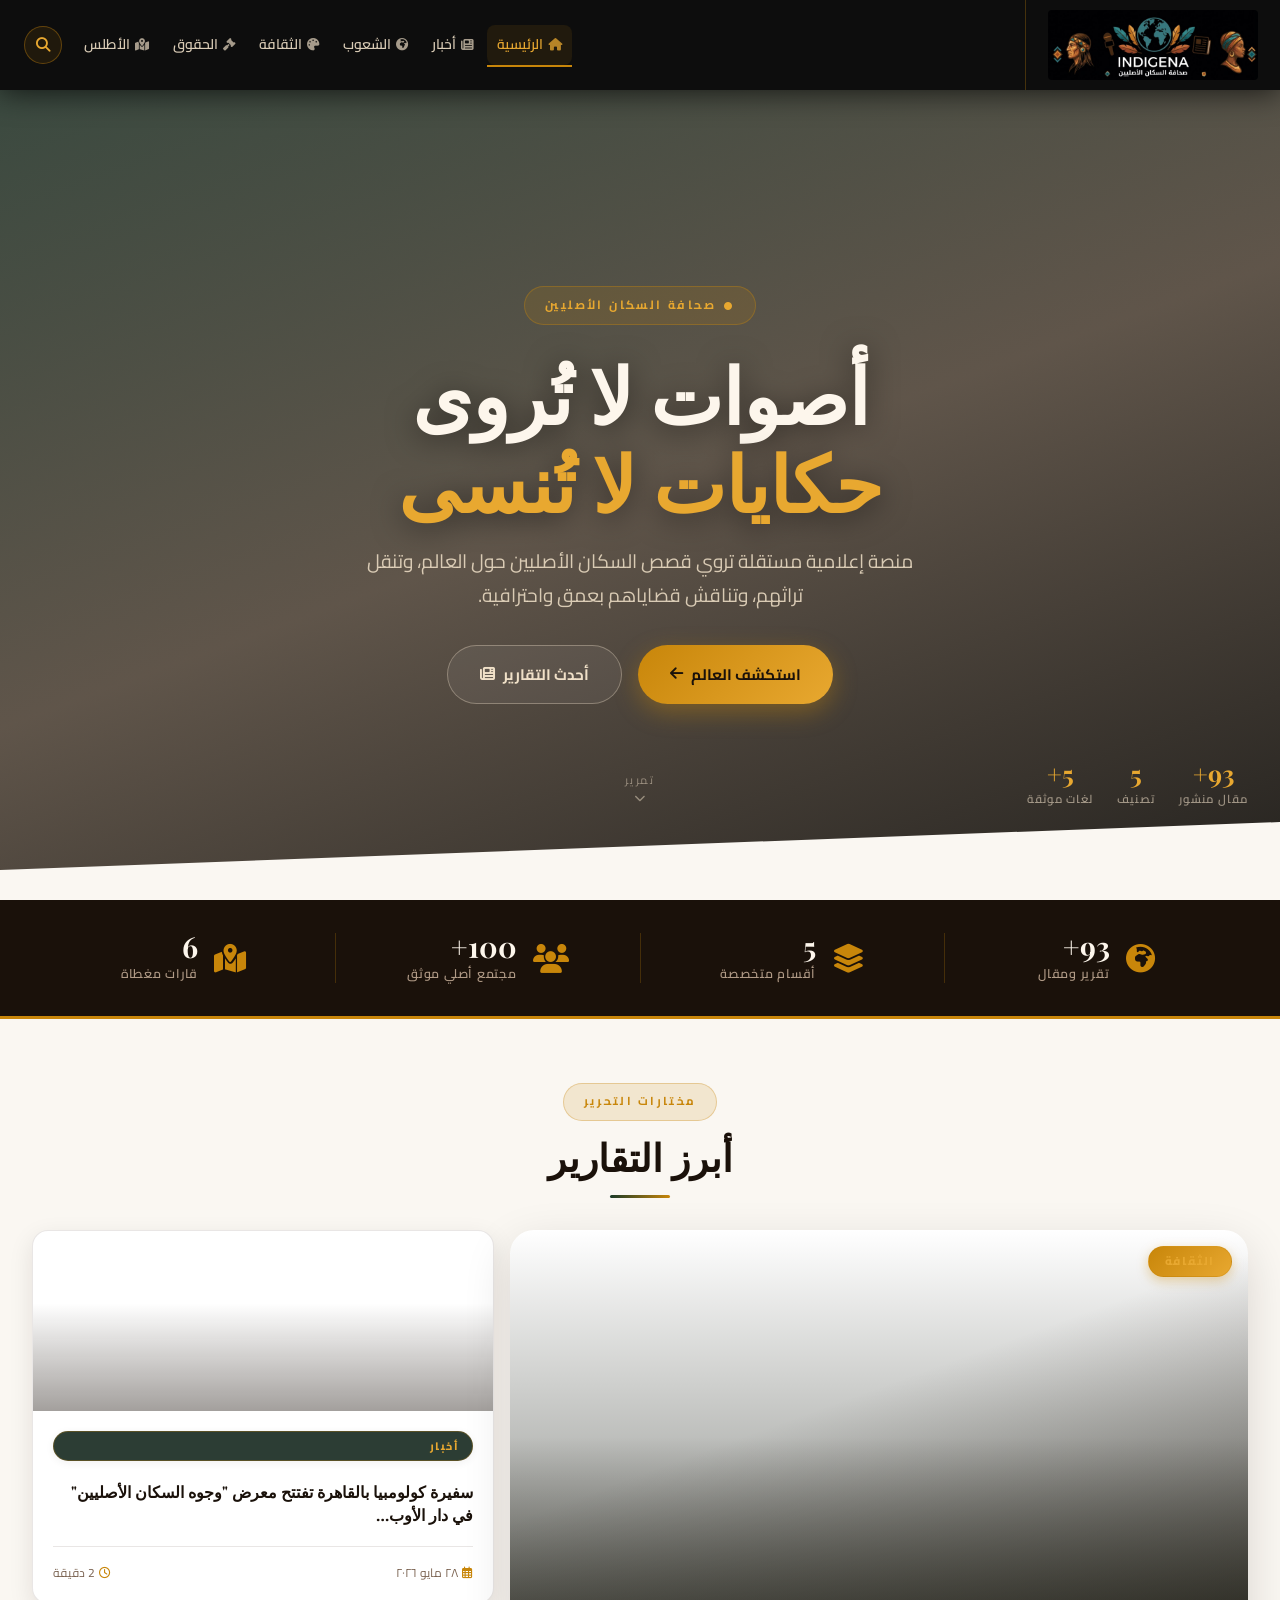
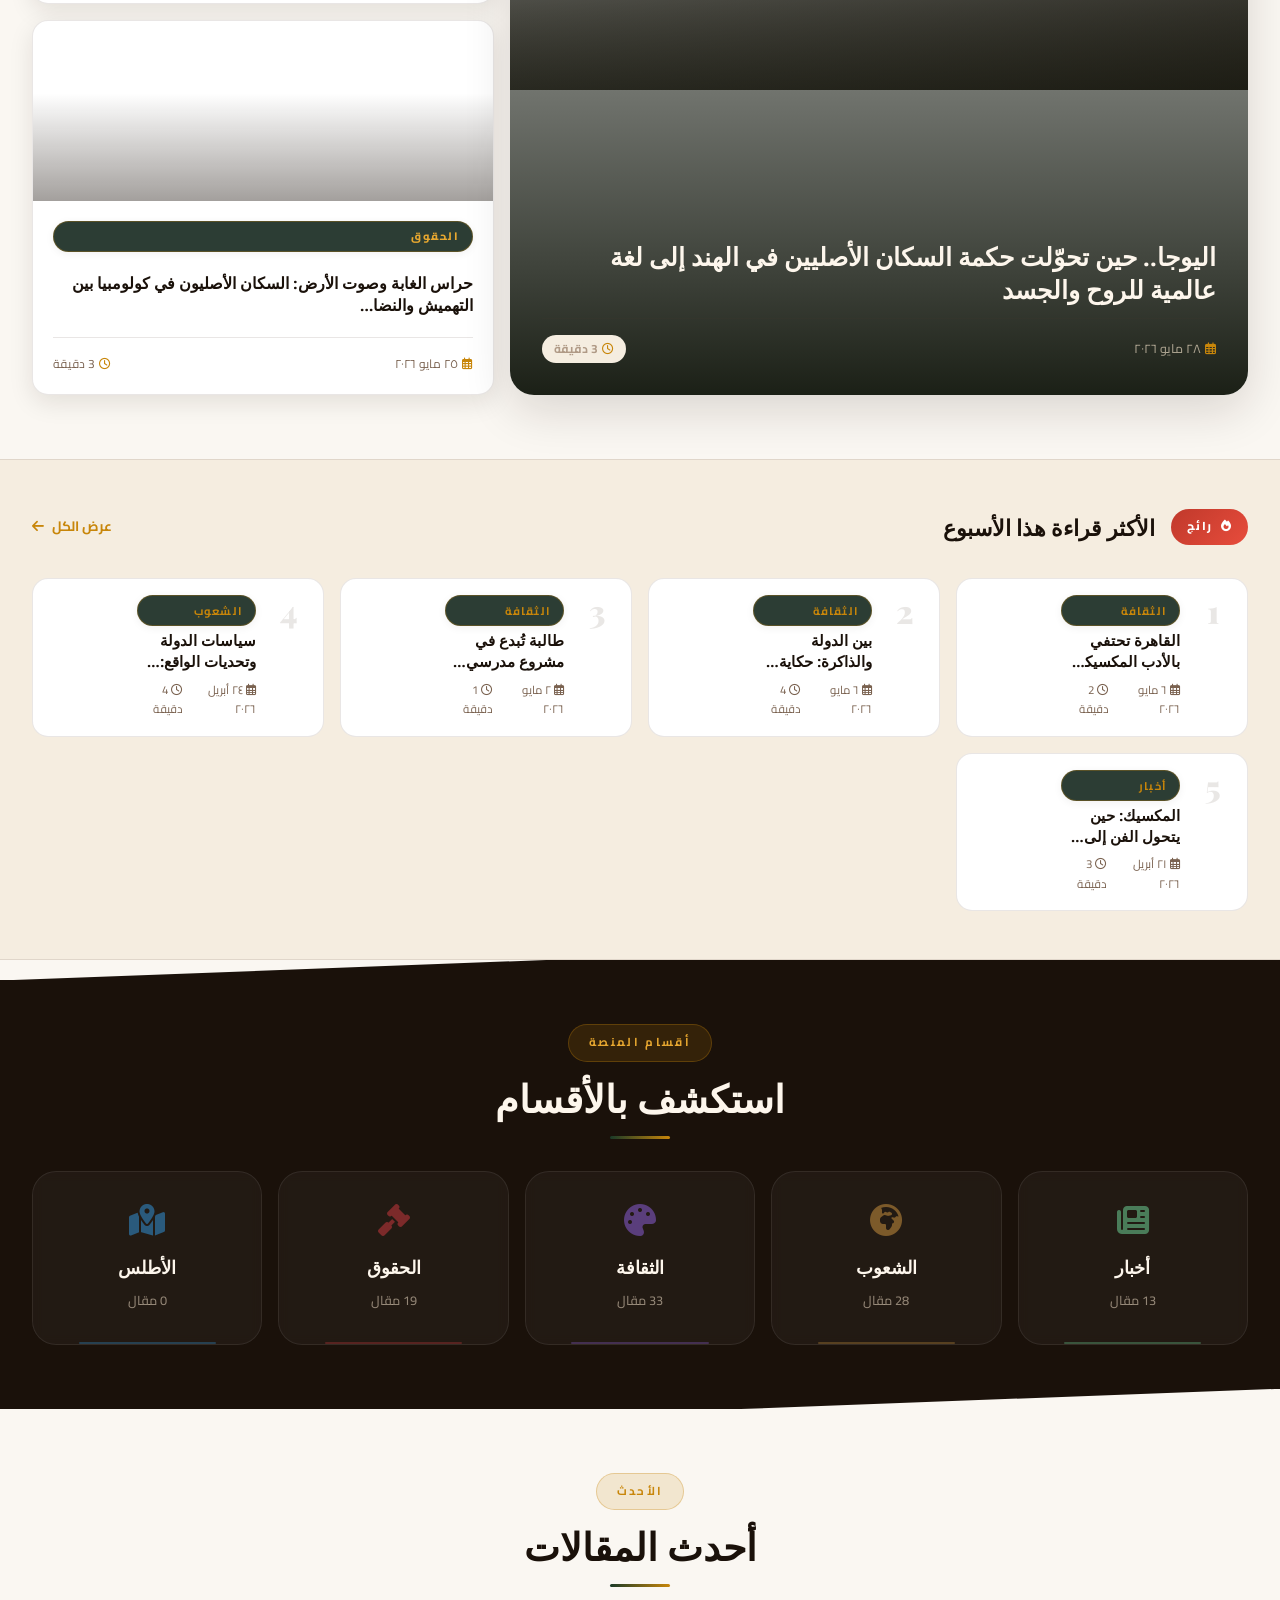
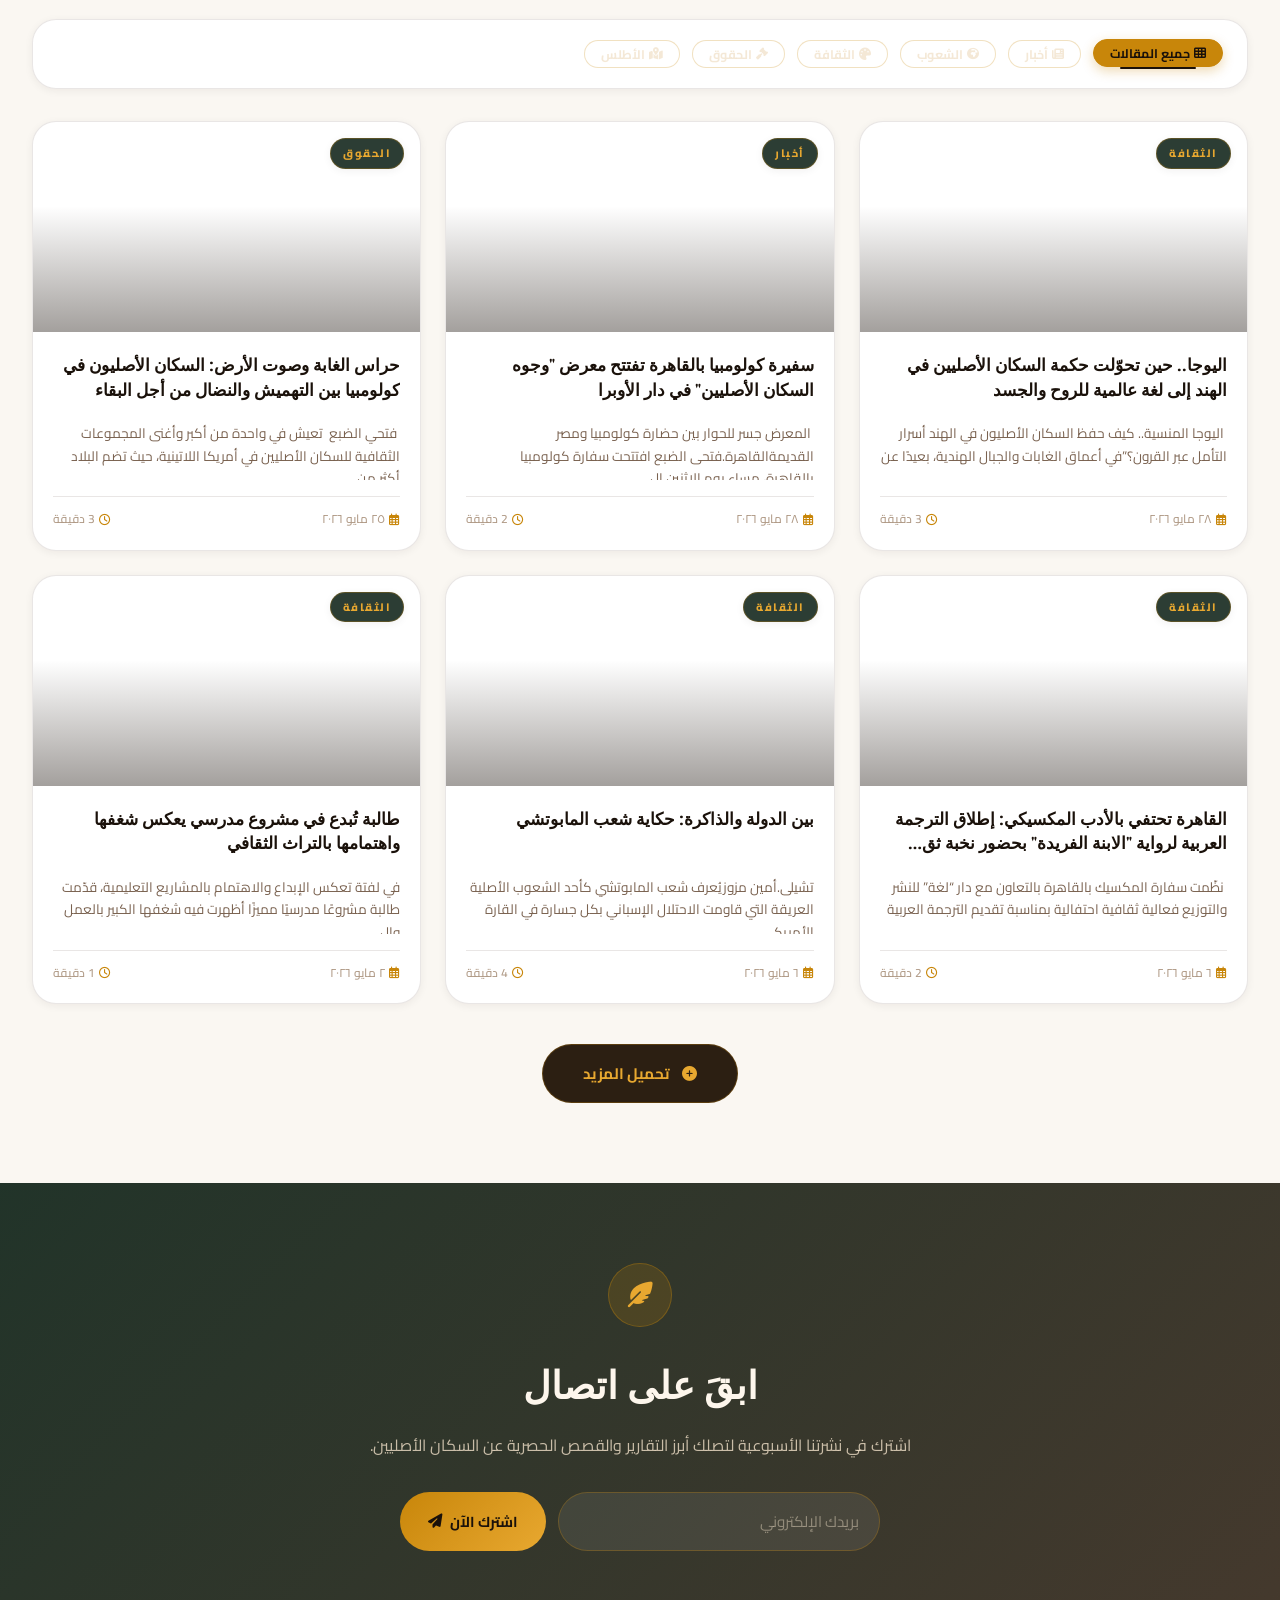
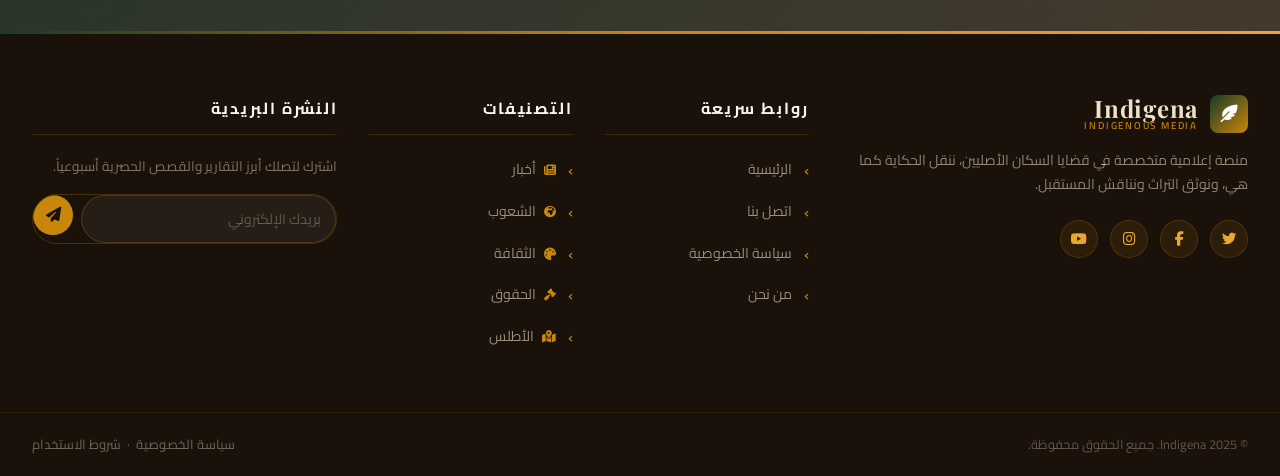
==== index.html @ acb21337 "Add files via upload" ====
<!DOCTYPE html>
<html lang="ar" dir="rtl">
<head>
  <meta charset="UTF-8">
  <meta name="viewport" content="width=device-width, initial-scale=1.0, viewport-fit=cover">
  <title>Indigena • صحافة السكان الأصليين</title>
  <meta name="description" content="منصة إعلامية متخصصة في قضايا وثقافات السكان الأصليين حول العالم — نروي الحكاية كما هي.">
  <meta name="theme-color" content="#1a110a">
  <meta property="og:title"       content="Indigena • صحافة السكان الأصليين">
  <meta property="og:description" content="منصة إعلامية متخصصة في قضايا وثقافات السكان الأصليين حول العالم.">
  <meta property="og:type"        content="website">
  <meta property="og:locale"      content="ar_AR">

  <!-- Fonts -->
  <link rel="preconnect" href="https://fonts.googleapis.com">
  <link rel="preconnect" href="https://fonts.gstatic.com" crossorigin>
  <link href="https://fonts.googleapis.com/css2?family=Playfair+Display:ital,wght@0,400;0,700;0,900;1,400&family=Cairo:wght@300;400;500;600;700;800;900&family=Amiri:wght@400;700&display=swap" rel="stylesheet">

  <!-- Icons -->
  <link rel="stylesheet" href="https://cdnjs.cloudflare.com/ajax/libs/font-awesome/6.4.0/css/all.min.css">

  <!-- AOS -->
  <link href="https://unpkg.com/aos@2.3.4/dist/aos.css" rel="stylesheet">

  <!-- Stylesheet -->
  <link rel="stylesheet" href="style.css">
</head>
<body>

  <!-- Scroll Progress Bar -->
  <div id="scroll-progress"></div>

  <!-- Back to Top -->
  <button id="back-to-top" aria-label="العودة للأعلى">
    <i class="fas fa-arrow-up"></i>
  </button>

  <!-- ===== HEADER: LOGO + SINGLE NAV (no duplication) ===== -->
  <header class="site-header" role="banner">
    <!-- Top bar: Logo + Nav + Search -->
    <div class="header-main">
      <a href="index.html" class="logo logo-img" aria-label="Indigena الرئيسية">
        <img src="[data-uri]" alt="Indigena - صحافة السكان الأصليين" class="logo-banner-img">
      </a>

      <nav class="main-nav" role="navigation" aria-label="التنقل الرئيسي">
        <div class="nav-inner">
          <a href="index.html" class="nav-link active"><i class="fas fa-home"></i> الرئيسية</a>
          <a href="category.html?cat=%D8%A3%D8%AE%D8%A8%D8%A7%D8%B1" class="nav-link"><i class="fas fa-newspaper"></i> أخبار</a>
          <a href="category.html?cat=%D8%A7%D9%84%D8%B4%D8%B9%D9%88%D8%A8" class="nav-link"><i class="fas fa-globe-africa"></i> الشعوب</a>
          <a href="category.html?cat=%D8%A7%D9%84%D8%AB%D9%82%D8%A7%D9%81%D8%A9" class="nav-link"><i class="fas fa-palette"></i> الثقافة</a>
          <a href="category.html?cat=%D8%A7%D9%84%D8%AD%D9%82%D9%88%D9%82" class="nav-link"><i class="fas fa-gavel"></i> الحقوق</a>
          <a href="category.html?cat=%D8%A7%D9%84%D8%A3%D8%B7%D9%84%D8%B3" class="nav-link"><i class="fas fa-map-marked-alt"></i> الأطلس</a>
          <button class="nav-search-btn" id="searchIconNav" aria-label="بحث">
            <i class="fas fa-search"></i>
          </button>
        </div>
      </nav>

      <button class="mobile-menu-btn" aria-label="فتح القائمة" aria-expanded="false">
        <i class="fas fa-bars"></i>
      </button>
    </div>


  </header>

  <!-- Mobile Nav Overlay -->
  <div class="mobile-nav-overlay" role="dialog" aria-label="قائمة التنقل">
    <button class="mobile-nav-close" aria-label="إغلاق القائمة"><i class="fas fa-times"></i></button>
    <a href="index.html">الرئيسية</a>
    <a href="category.html?cat=%D8%A3%D8%AE%D8%A8%D8%A7%D8%B1"><i class="fas fa-newspaper"></i> أخبار</a>
    <a href="category.html?cat=%D8%A7%D9%84%D8%B4%D8%B9%D9%88%D8%A8"><i class="fas fa-globe-africa"></i> الشعوب</a>
    <a href="category.html?cat=%D8%A7%D9%84%D8%AB%D9%82%D8%A7%D9%81%D8%A9"><i class="fas fa-palette"></i> الثقافة</a>
    <a href="category.html?cat=%D8%A7%D9%84%D8%AD%D9%82%D9%88%D9%82"><i class="fas fa-gavel"></i> الحقوق</a>
    <a href="category.html?cat=%D8%A7%D9%84%D8%A3%D8%B7%D9%84%D8%B3"><i class="fas fa-map-marked-alt"></i> الأطلس</a>
    <a href="#" id="mobileSearchOpen">البحث <i class="fas fa-search"></i></a>
  </div>

  <!-- ===== HERO ===== -->
  <section class="hero" aria-label="قسم الترحيب">
    <div class="hero-bg"></div>
    <div class="hero-content">
      <div class="hero-eyebrow">
        <i class="fas fa-circle" style="font-size:0.5rem"></i>
        صحافة السكان الأصليين
      </div>
      <h1 class="hero-title">
        أصوات لا تُروى<br>
        <em>حكايات لا تُنسى</em>
      </h1>
      <p class="hero-subtitle">
        منصة إعلامية مستقلة تروي قصص السكان الأصليين حول العالم،
        وتنقل تراثهم، وتناقش قضاياهم بعمق واحترافية.
      </p>
      <div class="hero-buttons">
        <button class="hero-btn primary" id="exploreBtn">
          استكشف العالم <i class="fas fa-arrow-left"></i>
        </button>
        <button class="hero-btn secondary" id="latestBtn">
          أحدث التقارير <i class="fas fa-newspaper"></i>
        </button>
      </div>
    </div>

    <div class="hero-stats">
      <div class="hero-stat">
        <span class="num" id="heroPostCount">—</span>
        <span class="lbl">مقال منشور</span>
      </div>
      <div class="hero-stat">
        <span class="num" id="heroCatCount">—</span>
        <span class="lbl">تصنيف</span>
      </div>
      <div class="hero-stat">
        <span class="num">5+</span>
        <span class="lbl">لغات موثقة</span>
      </div>
    </div>

    <div class="hero-scroll-indicator" aria-hidden="true">
      <span>تمرير</span>
      <i class="fas fa-chevron-down"></i>
    </div>
  </section>

  <!-- ===== STATS RIBBON ===== -->
  <section class="stats-ribbon" aria-label="إحصائيات المنصة">
    <div class="stats-ribbon-inner" id="statsRibbon">
      <div class="stat-item">
        <i class="fas fa-globe-africa"></i>
        <div>
          <strong id="statPosts">—</strong>
          <span>تقرير ومقال</span>
        </div>
      </div>
      <div class="stat-divider"></div>
      <div class="stat-item">
        <i class="fas fa-layer-group"></i>
        <div>
          <strong>5</strong>
          <span>أقسام متخصصة</span>
        </div>
      </div>
      <div class="stat-divider"></div>
      <div class="stat-item">
        <i class="fas fa-users"></i>
        <div>
          <strong>100+</strong>
          <span>مجتمع أصلي موثق</span>
        </div>
      </div>
      <div class="stat-divider"></div>
      <div class="stat-item">
        <i class="fas fa-map-marked-alt"></i>
        <div>
          <strong>6</strong>
          <span>قارات مغطاة</span>
        </div>
      </div>
    </div>
  </section>

  <!-- ===== FEATURED POSTS — Magazine Layout ===== -->
  <section class="featured-posts" aria-label="أبرز التقارير">
    <div class="container">
      <div class="section-header" data-aos="fade-up">
        <span class="section-eyebrow">مختارات التحرير</span>
        <h2>أبرز التقارير</h2>
        <div class="section-line"></div>
      </div>
      <div class="featured-grid" id="featuredGrid">
        <!-- Filled by JS -->
      </div>
    </div>
  </section>

  <!-- ===== TRENDING ROW ===== -->
  <section class="trending-section" aria-label="الأكثر قراءة">
    <div class="container">
      <div class="trending-header" data-aos="fade-up">
        <span class="trending-badge"><i class="fas fa-fire"></i> رائج</span>
        <h3>الأكثر قراءة هذا الأسبوع</h3>
        <a href="#mainPosts" class="trending-see-all">عرض الكل <i class="fas fa-arrow-left"></i></a>
      </div>
      <div class="trending-list" id="trendingList">
        <!-- Filled by JS -->
      </div>
    </div>
  </section>

  <!-- ===== CATEGORIES SHOWCASE ===== -->
  <section class="categories-showcase" aria-label="استكشف بالأقسام">
    <div class="container">
      <div class="section-header" data-aos="fade-up">
        <span class="section-eyebrow" style="color:var(--clr-gold-light)">أقسام المنصة</span>
        <h2>استكشف بالأقسام</h2>
        <div class="section-line"></div>
      </div>
      <div class="categories-grid" id="categoriesGrid">
        <!-- Filled by JS -->
      </div>
    </div>
  </section>

  <!-- ===== LATEST POSTS with FILTER ===== -->
  <main id="mainPosts" aria-label="أحدث المقالات">
    <div class="container">
      <div class="section-header" data-aos="fade-up">
        <span class="section-eyebrow">الأحدث</span>
        <h2>أحدث المقالات</h2>
        <div class="section-line"></div>
      </div>

      <!-- Filter chips (replaces the old strip) -->
      <div class="filter-bar" id="quickCategories" data-aos="fade-up">
        <!-- Filled by JS -->
      </div>

      <div class="posts-grid" id="postsGrid">
        <!-- Skeletons shown by JS while loading -->
      </div>

      <!-- Load more -->
      <div class="load-more-wrap" data-aos="fade-up">
        <button class="load-more-btn" id="loadMoreBtn">
          <i class="fas fa-plus-circle"></i> تحميل المزيد
        </button>
      </div>
    </div>
  </main>

  <!-- ===== NEWSLETTER BANNER ===== -->
  <section class="newsletter-banner" aria-label="النشرة البريدية">
    <div class="nl-bg"></div>
    <div class="nl-content" data-aos="fade-up">
      <div class="nl-icon"><i class="fas fa-feather-alt"></i></div>
      <h2>ابقَ على اتصال</h2>
      <p>اشترك في نشرتنا الأسبوعية لتصلك أبرز التقارير والقصص الحصرية عن السكان الأصليين.</p>
      <form id="newsletterFormBanner" class="nl-form" novalidate>
        <input type="email" placeholder="بريدك الإلكتروني" required aria-label="البريد الإلكتروني">
        <button type="submit">اشترك الآن <i class="fas fa-paper-plane"></i></button>
      </form>
    </div>
  </section>

  <!-- ===== FOOTER ===== -->
  <footer class="footer" role="contentinfo">
    <div class="footer-container">
      <div class="footer-about">
        <a href="index.html" class="logo" style="margin-bottom:1rem">
          <div class="logo-icon"><i class="fas fa-feather-alt"></i></div>
          <div class="logo-text">
            <span class="logo-name">Indigena</span>
            <span class="logo-sub">Indigenous Media</span>
          </div>
        </a>
        <p>منصة إعلامية متخصصة في قضايا السكان الأصليين، ننقل الحكاية كما هي، ونوثق التراث ونناقش المستقبل.</p>
        <div class="footer-social">
          <a href="#" aria-label="Twitter"><i class="fab fa-twitter"></i></a>
          <a href="#" aria-label="Facebook"><i class="fab fa-facebook-f"></i></a>
          <a href="#" aria-label="Instagram"><i class="fab fa-instagram"></i></a>
          <a href="#" aria-label="YouTube"><i class="fab fa-youtube"></i></a>
        </div>
      </div>

      <div class="footer-col">
        <h4>روابط سريعة</h4>
        <ul>
          <li><a href="index.html">الرئيسية</a></li>
          <li><a href="#">اتصل بنا</a></li>
          <li><a href="#">سياسة الخصوصية</a></li>
          <li><a href="#">من نحن</a></li>
        </ul>
      </div>

      <div class="footer-col" id="footerCategories">
        <h4>التصنيفات</h4>
        <ul></ul>
      </div>

      <div class="footer-col footer-newsletter">
        <h4>النشرة البريدية</h4>
        <p>اشترك لتصلك أبرز التقارير والقصص الحصرية أسبوعياً.</p>
        <form id="newsletterForm" class="newsletter-form" novalidate>
          <input type="email" placeholder="بريدك الإلكتروني" required aria-label="البريد الإلكتروني">
          <button type="submit" aria-label="اشترك"><i class="fas fa-paper-plane"></i></button>
        </form>
      </div>
    </div>

    <div class="footer-bottom">
      <p>&copy; 2025 Indigena. جميع الحقوق محفوظة.</p>
      <div>
        <a href="#">سياسة الخصوصية</a>
        &nbsp;·&nbsp;
        <a href="#">شروط الاستخدام</a>
      </div>
    </div>
  </footer>

  <!-- ===== SEARCH OVERLAY ===== -->
  <div class="search-overlay" id="searchOverlay" role="dialog" aria-label="البحث" aria-modal="true">
    <div class="search-modal">
      <div class="search-input-wrap">
        <i class="fas fa-search"></i>
        <input
          type="text"
          id="searchInput"
          placeholder="ابحث عن مقال أو تصنيف…"
          autocomplete="off"
          spellcheck="false"
          aria-label="حقل البحث"
        >
        <i class="fas fa-times close-search" id="closeSearch" role="button" tabindex="0" aria-label="إغلاق البحث"></i>
      </div>
      <div id="searchResults" role="listbox" aria-label="نتائج البحث"></div>
    </div>
  </div>

  <!-- Scripts -->
  <script src="https://unpkg.com/aos@2.3.4/dist/aos.js"></script>
  <script src="site.js"></script>
</body>
</html>
---- style.css ----
/* ================================================================
   INDIGENA — Editorial Indigenous Media Platform
   style.css — Production-Grade Stylesheet
   Aesthetic: Luxury Editorial × Earth & Forest Depths
   ================================================================ */

/* ===== Google Fonts Import ===== */
@import url('https://fonts.googleapis.com/css2?family=Playfair+Display:wght@400;700;900&family=Cairo:wght@300;400;500;600;700;800;900&display=swap');

/* ===== CSS Custom Properties ===== */
:root {
  /* Core Palette */
  --clr-bg:          #faf7f2;
  --clr-surface:     #ffffff;
  --clr-surface-2:   #f5ede0;
  --clr-surface-3:   #ece0d0;

  /* Earth Tones */
  --clr-earth-dark:  #1a110a;
  --clr-earth:       #2c1f12;
  --clr-earth-mid:   #4a3728;
  --clr-earth-soft:  #7a6250;
  --clr-earth-muted: #b09a86;

  /* Forest */
  --clr-forest-deep: #0f2318;
  --clr-forest:      #1a3a28;
  --clr-forest-mid:  #2c5a3e;

  /* Gold Accent */
  --clr-gold:        #c8860a;
  --clr-gold-light:  #e8a830;
  --clr-gold-pale:   #f5d48a;
  --clr-gold-glow:   rgba(200, 134, 10, 0.15);

  /* Text */
  --clr-text-primary:   #1a110a;
  --clr-text-secondary: #4a3728;
  --clr-text-muted:     #7a6250;
  --clr-text-faint:     #b09a86;

  /* Borders */
  --clr-border:      rgba(74, 55, 40, 0.12);
  --clr-border-gold: rgba(200, 134, 10, 0.3);

  /* Typography */
  --font-display: 'Playfair Display', 'Georgia', serif;
  --font-body:    'Cairo', sans-serif;

  /* Spacing Scale */
  --sp-1:  0.25rem;
  --sp-2:  0.5rem;
  --sp-3:  0.75rem;
  --sp-4:  1rem;
  --sp-5:  1.25rem;
  --sp-6:  1.5rem;
  --sp-8:  2rem;
  --sp-10: 2.5rem;
  --sp-12: 3rem;
  --sp-16: 4rem;
  --sp-20: 5rem;

  /* Radii */
  --radius-sm:   8px;
  --radius-md:   16px;
  --radius-lg:   24px;
  --radius-xl:   36px;
  --radius-pill: 999px;

  /* Shadows */
  --shadow-sm:  0 2px 8px rgba(26, 17, 10, 0.06);
  --shadow-md:  0 8px 24px rgba(26, 17, 10, 0.10);
  --shadow-lg:  0 16px 48px rgba(26, 17, 10, 0.14);
  --shadow-xl:  0 24px 64px rgba(26, 17, 10, 0.18);
  --shadow-gold: 0 8px 32px rgba(200, 134, 10, 0.22);

  /* Transitions */
  --ease-smooth: cubic-bezier(0.25, 0.46, 0.45, 0.94);
  --ease-spring: cubic-bezier(0.34, 1.56, 0.64, 1);
  --dur-fast:   180ms;
  --dur-mid:    320ms;
  --dur-slow:   550ms;

  /* Navbar Height */
  --navbar-h: 68px;
  --strip-h:  48px;
}

/* ===== Reset & Base ===== */
*, *::before, *::after {
  margin: 0;
  padding: 0;
  box-sizing: border-box;
}

html {
  scroll-behavior: smooth;
  font-size: 16px;
  -webkit-text-size-adjust: 100%;
}

body {
  font-family: var(--font-body);
  background-color: var(--clr-bg);
  color: var(--clr-text-primary);
  line-height: 1.7;
  overflow-x: hidden;
  /* Subtle grain texture overlay */
  background-image: url("data:image/svg+xml,%3Csvg xmlns='http://www.w3.org/2000/svg' width='300' height='300'%3E%3Cfilter id='n'%3E%3CfeTurbulence type='fractalNoise' baseFrequency='0.75' numOctaves='4' stitchTiles='stitch'/%3E%3C/filter%3E%3Crect width='300' height='300' filter='url(%23n)' opacity='0.025'/%3E%3C/svg%3E");
}

img { max-width: 100%; display: block; }
a  { text-decoration: none; color: inherit; }
button { font-family: var(--font-body); cursor: pointer; }
ul, ol { list-style: none; }

/* ===== Scroll Progress Bar ===== */
#scroll-progress {
  position: fixed;
  top: 0;
  right: 0;
  left: 0;
  height: 3px;
  background: linear-gradient(90deg, var(--clr-forest), var(--clr-gold), var(--clr-gold-light));
  transform-origin: right;
  transform: scaleX(0);
  z-index: 9999;
  transition: transform 80ms linear;
}

/* ===== Back to Top ===== */
#back-to-top {
  position: fixed;
  bottom: var(--sp-8);
  left: var(--sp-8);
  width: 48px;
  height: 48px;
  background: var(--clr-earth);
  color: var(--clr-gold-light);
  border: 1px solid var(--clr-border-gold);
  border-radius: var(--radius-pill);
  display: flex;
  align-items: center;
  justify-content: center;
  font-size: 1.1rem;
  cursor: pointer;
  z-index: 500;
  opacity: 0;
  transform: translateY(16px);
  transition: opacity var(--dur-mid) var(--ease-smooth),
              transform var(--dur-mid) var(--ease-smooth),
              background var(--dur-fast);
  box-shadow: var(--shadow-md);
}
#back-to-top.visible {
  opacity: 1;
  transform: translateY(0);
}
#back-to-top:hover {
  background: var(--clr-gold);
  color: var(--clr-earth-dark);
}

/* ===== UNIFIED HEADER ===== */
.unified-header {
  position: sticky;
  top: 0;
  z-index: 1000;
  background: #000000;
  box-shadow: 0 2px 20px rgba(0,0,0,0.5);
  display: flex;
  align-items: stretch;
}

/* Logo occupies full height of both rows */
.unified-header .logo.logo-img {
  display: flex;
  align-items: center;
  text-decoration: none;
  user-select: none;
  flex-shrink: 0;
  border-left: 1px solid rgba(200, 134, 10, 0.18);
  padding: 6px 12px;
  background: #000;
  z-index: 2;
}

.logo-banner-img {
  height: calc(var(--navbar-h) + var(--strip-h) - 12px);
  width: auto;
  object-fit: contain;
  display: block;
}

/* Right side: navbar + strip stacked */
.unified-header-right {
  flex: 1;
  display: flex;
  flex-direction: column;
  overflow: hidden;
}

/* ===== NAVBAR ===== */
.navbar {
  height: var(--navbar-h);
  background: transparent;
  border-bottom: 1px solid rgba(200, 134, 10, 0.18);
  flex-shrink: 0;
}

/* nav-container defined in enhancements below */

/* Legacy text logo (footer etc.) */
.logo:not(.logo-img) {
  display: flex;
  align-items: center;
  gap: var(--sp-3);
  text-decoration: none;
  user-select: none;
}

.logo-icon {
  width: 38px;
  height: 38px;
  background: linear-gradient(135deg, var(--clr-forest), var(--clr-gold));
  border-radius: var(--radius-sm);
  display: flex;
  align-items: center;
  justify-content: center;
  color: #fff;
  font-size: 1.1rem;
  flex-shrink: 0;
}

.logo-text {
  display: flex;
  flex-direction: column;
  line-height: 1;
}

.logo-text .logo-name {
  font-family: var(--font-display);
  font-size: 1.5rem;
  font-weight: 700;
  color: #f0e0c8;
  letter-spacing: 0.03em;
}

.logo-text .logo-sub {
  font-size: 0.62rem;
  color: var(--clr-gold);
  font-weight: 600;
  letter-spacing: 0.18em;
  text-transform: uppercase;
  margin-top: 1px;
}

.nav-links {
  display: flex;
  gap: var(--sp-6);
  align-items: center;
}

.nav-links a {
  color: rgba(240, 224, 200, 0.85);
  font-weight: 600;
  font-size: 0.85rem;
  transition: color var(--dur-fast);
  position: relative;
  padding: var(--sp-2) var(--sp-2);
  white-space: nowrap;
  display: inline-flex;
  align-items: center;
  gap: 5px;
}

.nav-links a i {
  font-size: 0.8rem;
  opacity: 0.8;
}

.nav-links a::after {
  content: '';
  position: absolute;
  bottom: -2px;
  right: 0;
  left: 0;
  height: 2px;
  background: var(--clr-gold);
  transform: scaleX(0);
  transform-origin: left;
  transition: transform var(--dur-mid) var(--ease-smooth);
}

.nav-links a:hover { color: var(--clr-gold-light); }
.nav-links a:hover::after { transform: scaleX(1); }
.nav-links a.active { color: var(--clr-gold-light); }
.nav-links a.active::after { transform: scaleX(1); }

.nav-search-btn {
  width: 40px;
  height: 40px;
  border-radius: var(--radius-pill);
  border: 1px solid rgba(200, 134, 10, 0.3);
  background: rgba(200, 134, 10, 0.08);
  color: var(--clr-gold-light);
  display: flex;
  align-items: center;
  justify-content: center;
  font-size: 0.95rem;
  transition: all var(--dur-fast);
  cursor: pointer;
}
.nav-search-btn:hover {
  background: var(--clr-gold);
  color: var(--clr-earth-dark);
  border-color: var(--clr-gold);
}

.mobile-menu-btn {
  display: none;
  background: none;
  border: none;
  color: var(--clr-gold-light);
  font-size: 1.5rem;
  cursor: pointer;
  padding: var(--sp-2);
}

/* Dropdown */
.dropdown-menu {
  display: none;
  position: absolute;
  top: var(--navbar-h);
  right: 0;
  left: 0;
  background: rgba(26, 17, 10, 0.98);
  border-top: 1px solid rgba(200, 134, 10, 0.15);
  border-bottom: 1px solid rgba(200, 134, 10, 0.15);
  flex-wrap: wrap;
  gap: var(--sp-2);
  padding: var(--sp-4) var(--sp-8);
  z-index: 999;
}
.dropdown-menu.open { display: flex; }
.dropdown-menu a {
  color: rgba(240, 224, 200, 0.8);
  font-size: 0.9rem;
  font-weight: 600;
  padding: var(--sp-2) var(--sp-4);
  border-radius: var(--radius-pill);
  background: rgba(200, 134, 10, 0.08);
  border: 1px solid rgba(200, 134, 10, 0.15);
  transition: all var(--dur-fast);
}
.dropdown-menu a:hover {
  background: var(--clr-gold);
  color: var(--clr-earth-dark);
  border-color: var(--clr-gold);
}

/* ===== CATEGORIES STRIP ===== */
.categories-strip {
  height: var(--strip-h);
  background: transparent;
  border-top: 1px solid rgba(200, 134, 10, 0.12);
  overflow-x: auto;
  overflow-y: hidden;
  scrollbar-width: none;
  flex-shrink: 0;
}
.categories-strip::-webkit-scrollbar { display: none; }

.strip-container {
  display: inline-flex;
  align-items: center;
  gap: var(--sp-3);
  padding: 0 var(--sp-8);
  height: 100%;
  min-width: 100%;
}

.cat-chip {
  height: 28px;
  padding: 0 var(--sp-4);
  border-radius: var(--radius-pill);
  background: rgba(255, 255, 255, 0.06);
  border: 1px solid rgba(200, 134, 10, 0.25);
  color: rgba(240, 224, 200, 0.75);
  font-size: 0.78rem;
  font-weight: 700;
  white-space: nowrap;
  cursor: pointer;
  transition: all var(--dur-fast) var(--ease-smooth);
  display: inline-flex;
  align-items: center;
  user-select: none;
}
.cat-chip:hover, .cat-chip.active {
  background: var(--clr-gold);
  color: var(--clr-earth-dark);
  border-color: var(--clr-gold);
  transform: translateY(-1px);
  box-shadow: 0 4px 12px rgba(200, 134, 10, 0.3);
}

/* ===== HERO ===== */
.hero {
  position: relative;
  height: 90vh;
  min-height: 620px;
  max-height: 900px;
  display: flex;
  align-items: center;
  justify-content: center;
  text-align: center;
  overflow: hidden;
}

.hero-bg {
  position: absolute;
  inset: 0;
  background:
    linear-gradient(160deg, rgba(15, 35, 24, 0.82) 0%, rgba(44, 31, 18, 0.75) 50%, rgba(10, 8, 5, 0.90) 100%),
    url('https://images.unsplash.com/photo-1542601906990-b4d3fb778b09?w=1800&q=80') center/cover no-repeat;
  transform: scale(1.04);
  animation: heroZoom 14s ease-in-out infinite alternate;
}
@keyframes heroZoom {
  from { transform: scale(1.04); }
  to   { transform: scale(1.10); }
}

/* Decorative diagonal line */
.hero::after {
  content: '';
  position: absolute;
  bottom: -2px;
  left: 0;
  right: 0;
  height: 80px;
  background: var(--clr-bg);
  clip-path: polygon(0 60%, 100% 0, 100% 100%, 0 100%);
  z-index: 2;
}

.hero-content {
  position: relative;
  z-index: 3;
  max-width: 820px;
  padding: var(--sp-8);
  animation: heroFadeUp 1s var(--ease-smooth) both;
}
@keyframes heroFadeUp {
  from { opacity: 0; transform: translateY(30px); }
  to   { opacity: 1; transform: translateY(0); }
}

.hero-eyebrow {
  display: inline-flex;
  align-items: center;
  gap: var(--sp-2);
  background: rgba(200, 134, 10, 0.15);
  border: 1px solid rgba(200, 134, 10, 0.35);
  color: var(--clr-gold-light);
  font-size: 0.75rem;
  font-weight: 700;
  letter-spacing: 0.2em;
  text-transform: uppercase;
  padding: var(--sp-2) var(--sp-5);
  border-radius: var(--radius-pill);
  margin-bottom: var(--sp-6);
  animation: heroFadeUp 1s 0.2s var(--ease-smooth) both;
}
.hero-eyebrow i { color: var(--clr-gold); }

.hero-title {
  font-family: var(--font-display);
  font-size: clamp(2.8rem, 6vw, 5rem);
  font-weight: 900;
  color: #fdf6ec;
  text-shadow: 0 4px 30px rgba(0,0,0,0.5);
  line-height: 1.15;
  margin-bottom: var(--sp-5);
  animation: heroFadeUp 1s 0.3s var(--ease-smooth) both;
}

.hero-title em {
  font-style: normal;
  color: var(--clr-gold-light);
  position: relative;
}

.hero-subtitle {
  font-size: clamp(1rem, 2vw, 1.2rem);
  color: rgba(240, 224, 200, 0.85);
  max-width: 580px;
  margin: 0 auto var(--sp-8);
  line-height: 1.75;
  animation: heroFadeUp 1s 0.45s var(--ease-smooth) both;
}

.hero-buttons {
  display: flex;
  gap: var(--sp-4);
  justify-content: center;
  flex-wrap: wrap;
  animation: heroFadeUp 1s 0.6s var(--ease-smooth) both;
}

.hero-btn {
  display: inline-flex;
  align-items: center;
  gap: var(--sp-2);
  padding: 14px 32px;
  border-radius: var(--radius-pill);
  font-size: 0.95rem;
  font-weight: 700;
  border: none;
  cursor: pointer;
  transition: all var(--dur-mid) var(--ease-spring);
  position: relative;
  overflow: hidden;
}
.hero-btn::before {
  content: '';
  position: absolute;
  inset: 0;
  background: rgba(255,255,255,0.12);
  transform: scaleX(0);
  transform-origin: right;
  transition: transform var(--dur-mid) var(--ease-smooth);
}
.hero-btn:hover::before { transform: scaleX(1); }

.hero-btn.primary {
  background: linear-gradient(135deg, var(--clr-gold), var(--clr-gold-light));
  color: var(--clr-earth-dark);
  box-shadow: 0 8px 24px rgba(200, 134, 10, 0.4);
}
.hero-btn.primary:hover {
  transform: translateY(-3px) scale(1.02);
  box-shadow: 0 14px 36px rgba(200, 134, 10, 0.5);
}

.hero-btn.secondary {
  background: rgba(255,255,255,0.06);
  color: #f0e0c8;
  border: 1.5px solid rgba(240, 224, 200, 0.35);
  backdrop-filter: blur(8px);
}
.hero-btn.secondary:hover {
  background: rgba(255,255,255,0.12);
  border-color: rgba(240, 224, 200, 0.6);
  transform: translateY(-3px);
}

.hero-scroll-indicator {
  position: absolute;
  bottom: 96px;
  left: 50%;
  transform: translateX(-50%);
  z-index: 3;
  color: rgba(240, 224, 200, 0.5);
  display: flex;
  flex-direction: column;
  align-items: center;
  gap: var(--sp-1);
  font-size: 0.7rem;
  letter-spacing: 0.15em;
  text-transform: uppercase;
  animation: scrollBounce 2.5s ease-in-out infinite;
}
@keyframes scrollBounce {
  0%,100% { transform: translateX(-50%) translateY(0); opacity: 0.5; }
  50%      { transform: translateX(-50%) translateY(8px); opacity: 0.9; }
}

/* Hero Stats Bar */
.hero-stats {
  position: absolute;
  bottom: 90px;
  right: var(--sp-8);
  z-index: 3;
  display: flex;
  gap: var(--sp-6);
  animation: heroFadeUp 1s 0.8s var(--ease-smooth) both;
}
.hero-stat {
  text-align: center;
}
.hero-stat .num {
  display: block;
  font-family: var(--font-display);
  font-size: 1.6rem;
  font-weight: 700;
  color: var(--clr-gold-light);
  line-height: 1;
}
.hero-stat .lbl {
  display: block;
  font-size: 0.65rem;
  color: rgba(240, 224, 200, 0.6);
  letter-spacing: 0.1em;
  text-transform: uppercase;
  margin-top: var(--sp-1);
}

/* ===== SECTION HEADERS ===== */
.container {
  max-width: 1320px;
  margin: 0 auto;
  padding: 0 var(--sp-8);
}

.section-header {
  text-align: center;
  margin-bottom: var(--sp-10);
}
.section-eyebrow {
  display: inline-block;
  font-size: 0.72rem;
  font-weight: 700;
  letter-spacing: 0.22em;
  text-transform: uppercase;
  color: var(--clr-gold);
  margin-bottom: var(--sp-3);
}
.section-header h2 {
  font-family: var(--font-display);
  font-size: clamp(1.8rem, 3vw, 2.6rem);
  color: var(--clr-earth);
  font-weight: 700;
  line-height: 1.2;
}
.section-line {
  width: 60px;
  height: 3px;
  background: linear-gradient(90deg, var(--clr-gold), var(--clr-gold-light));
  margin: var(--sp-4) auto 0;
  border-radius: 2px;
}

/* ===== FEATURED POSTS ===== */
.featured-posts {
  padding: var(--sp-16) 0 var(--sp-12);
}

.featured-grid {
  display: grid;
  grid-template-columns: 1.4fr 1fr;
  gap: var(--sp-5);
}

/* Large featured card */
.featured-card-large {
  background: var(--clr-surface);
  border-radius: var(--radius-xl);
  overflow: hidden;
  box-shadow: var(--shadow-lg);
  cursor: pointer;
  position: relative;
  transition: transform var(--dur-slow) var(--ease-smooth),
              box-shadow var(--dur-slow) var(--ease-smooth);
}
.featured-card-large:hover {
  transform: translateY(-6px);
  box-shadow: var(--shadow-xl);
}

.featured-card-large .post-img {
  height: 460px;
  background-size: cover;
  background-position: center;
  position: relative;
  overflow: hidden;
  transition: transform var(--dur-slow) var(--ease-smooth);
}
.featured-card-large:hover .post-img {
  transform: scale(1.04);
}
.featured-card-large .post-img::after {
  content: '';
  position: absolute;
  inset: 0;
  background: linear-gradient(to top, rgba(26,17,10,0.7) 0%, transparent 55%);
}

.featured-card-large .post-content {
  padding: var(--sp-6) var(--sp-8) var(--sp-8);
}
.featured-card-large h3 {
  font-family: var(--font-display);
  font-size: 1.6rem;
  font-weight: 700;
  color: var(--clr-earth);
  line-height: 1.35;
  margin-bottom: var(--sp-3);
  transition: color var(--dur-fast);
}
.featured-card-large:hover h3 { color: var(--clr-gold); }

/* Side small cards */
.featured-side {
  display: flex;
  flex-direction: column;
  gap: var(--sp-4);
}

.featured-card-small {
  background: var(--clr-surface);
  border-radius: var(--radius-lg);
  overflow: hidden;
  box-shadow: var(--shadow-sm);
  cursor: pointer;
  display: flex;
  flex: 1;
  border: 1px solid var(--clr-border);
  transition: all var(--dur-mid) var(--ease-smooth);
}
.featured-card-small:hover {
  transform: translateX(-5px);
  box-shadow: var(--shadow-md);
  border-color: var(--clr-border-gold);
}
.featured-card-small .post-img {
  width: 140px;
  min-height: 130px;
  flex-shrink: 0;
  background-size: cover;
  background-position: center;
  overflow: hidden;
  transition: transform var(--dur-slow) var(--ease-smooth);
}
.featured-card-small:hover .post-img {
  transform: scale(1.06);
}
.featured-card-small .post-content {
  padding: var(--sp-4) var(--sp-5);
  display: flex;
  flex-direction: column;
  justify-content: center;
}
.featured-card-small h4 {
  font-size: 0.98rem;
  font-weight: 700;
  color: var(--clr-earth);
  line-height: 1.4;
  margin-bottom: var(--sp-2);
  transition: color var(--dur-fast);
}
.featured-card-small:hover h4 { color: var(--clr-gold); }

/* ===== CATEGORY SHOWCASE ===== */
.categories-showcase {
  padding: var(--sp-12) 0;
  background: linear-gradient(135deg, var(--clr-forest-deep) 0%, var(--clr-earth) 100%);
  position: relative;
  overflow: hidden;
}
.categories-showcase::before {
  content: '';
  position: absolute;
  top: -60px;
  left: 0;
  right: 0;
  height: 80px;
  background: var(--clr-bg);
  clip-path: polygon(0 0, 100% 0, 100% 40%, 0 100%);
}
.categories-showcase::after {
  content: '';
  position: absolute;
  bottom: -60px;
  left: 0;
  right: 0;
  height: 80px;
  background: var(--clr-bg);
  clip-path: polygon(0 60%, 100% 0, 100% 100%, 0 100%);
  z-index: 1;
}
.categories-showcase .container { position: relative; z-index: 2; }
.categories-showcase .section-header h2 { color: #fdf6ec; }
.categories-showcase .section-eyebrow { color: var(--clr-gold-light); }

.categories-grid {
  display: grid;
  grid-template-columns: repeat(auto-fit, minmax(190px, 1fr));
  gap: var(--sp-4);
}

.category-card {
  background: rgba(255,255,255,0.05);
  border: 1px solid rgba(200, 134, 10, 0.2);
  border-radius: var(--radius-lg);
  padding: var(--sp-6) var(--sp-4);
  text-align: center;
  color: #f0e0c8;
  cursor: pointer;
  transition: all var(--dur-mid) var(--ease-spring);
  position: relative;
  overflow: hidden;
  backdrop-filter: blur(6px);
}
.category-card::before {
  content: '';
  position: absolute;
  inset: 0;
  background: linear-gradient(135deg, var(--clr-gold), transparent);
  opacity: 0;
  transition: opacity var(--dur-mid);
}
.category-card:hover {
  border-color: var(--clr-gold);
  transform: translateY(-8px) scale(1.02);
  box-shadow: 0 16px 40px rgba(0,0,0,0.35);
}
.category-card:hover::before { opacity: 0.12; }
.category-card i {
  font-size: 2.2rem;
  color: var(--clr-gold-light);
  margin-bottom: var(--sp-4);
  display: block;
  position: relative;
  z-index: 1;
  transition: transform var(--dur-mid) var(--ease-spring);
}
.category-card:hover i { transform: scale(1.2) rotate(-5deg); }
.category-card h3 {
  font-size: 1rem;
  font-weight: 700;
  position: relative;
  z-index: 1;
  margin-bottom: var(--sp-2);
}
.category-card p {
  font-size: 0.75rem;
  color: rgba(200, 170, 130, 0.7);
  position: relative;
  z-index: 1;
}

/* ===== POSTS GRID ===== */
#mainPosts { padding: var(--sp-16) 0; }

.posts-grid {
  display: grid;
  grid-template-columns: repeat(auto-fill, minmax(340px, 1fr));
  gap: var(--sp-6);
}

.post-card {
  background: var(--clr-surface);
  border-radius: var(--radius-xl);
  overflow: hidden;
  box-shadow: var(--shadow-sm);
  cursor: pointer;
  border: 1px solid var(--clr-border);
  transition: all var(--dur-slow) var(--ease-smooth);
  display: flex;
  flex-direction: column;
}
.post-card:hover {
  transform: translateY(-10px);
  box-shadow: var(--shadow-xl);
  border-color: var(--clr-border-gold);
}

.post-img {
  height: 230px;
  background-size: cover;
  background-position: center;
  position: relative;
  overflow: hidden;
  flex-shrink: 0;
}
.post-img::after {
  content: '';
  position: absolute;
  inset: 0;
  background: linear-gradient(to top, rgba(26,17,10,0.4) 0%, transparent 60%);
  transition: opacity var(--dur-mid);
}
.post-card:hover .post-img { }
.post-card .post-img-inner {
  position: absolute;
  inset: 0;
  background-size: cover;
  background-position: center;
  transition: transform var(--dur-slow) var(--ease-smooth);
}
.post-card:hover .post-img-inner {
  transform: scale(1.07);
}

.post-category {
  position: absolute;
  top: var(--sp-4);
  right: var(--sp-4);
  background: var(--clr-gold);
  color: var(--clr-earth-dark);
  padding: 4px 14px;
  border-radius: var(--radius-pill);
  font-size: 0.68rem;
  font-weight: 800;
  letter-spacing: 0.05em;
  z-index: 2;
  box-shadow: var(--shadow-sm);
}

.post-content {
  padding: var(--sp-5) var(--sp-6) var(--sp-6);
  flex: 1;
  display: flex;
  flex-direction: column;
}

.post-title {
  font-size: 1.15rem;
  font-weight: 800;
  line-height: 1.45;
  color: var(--clr-earth);
  margin-bottom: var(--sp-3);
  transition: color var(--dur-fast);
  flex: 1;
}
.post-card:hover .post-title { color: var(--clr-gold); }

.post-excerpt {
  font-size: 0.85rem;
  color: var(--clr-text-muted);
  line-height: 1.65;
  margin-bottom: var(--sp-4);
  display: -webkit-box;
  -webkit-line-clamp: 2;
  -webkit-box-orient: vertical;
  overflow: hidden;
}

.post-meta {
  display: flex;
  justify-content: space-between;
  align-items: center;
  color: var(--clr-text-faint);
  font-size: 0.75rem;
  border-top: 1px solid var(--clr-border);
  padding-top: var(--sp-4);
  margin-top: auto;
}
.post-meta span {
  display: flex;
  align-items: center;
  gap: var(--sp-1);
}
.post-meta i { color: var(--clr-earth-muted); }

/* ===== SKELETON LOADING ===== */
.skeleton {
  background: linear-gradient(90deg, var(--clr-surface-2) 25%, var(--clr-surface-3) 50%, var(--clr-surface-2) 75%);
  background-size: 200% 100%;
  animation: shimmer 1.5s infinite;
  border-radius: var(--radius-md);
}
@keyframes shimmer {
  0%   { background-position: 200% 0; }
  100% { background-position: -200% 0; }
}
.skeleton-card {
  background: var(--clr-surface);
  border-radius: var(--radius-xl);
  overflow: hidden;
  border: 1px solid var(--clr-border);
}
.skeleton-img   { height: 230px; }
.skeleton-body  { padding: var(--sp-5) var(--sp-6); }
.skeleton-line  { height: 14px; margin-bottom: var(--sp-3); border-radius: var(--radius-pill); }
.skeleton-line.short { width: 55%; }
.skeleton-line.shorter { width: 35%; }

/* ===== LOAD MORE ===== */
.load-more-container {
  text-align: center;
  margin-top: var(--sp-10);
}
.load-more-btn {
  display: inline-flex;
  align-items: center;
  gap: var(--sp-2);
  padding: 14px 40px;
  background: var(--clr-earth);
  color: var(--clr-gold-light);
  border: 1px solid var(--clr-border-gold);
  border-radius: var(--radius-pill);
  font-size: 0.95rem;
  font-weight: 700;
  cursor: pointer;
  transition: all var(--dur-mid) var(--ease-spring);
}
.load-more-btn:hover {
  background: var(--clr-gold);
  color: var(--clr-earth-dark);
  border-color: var(--clr-gold);
  transform: translateY(-2px);
  box-shadow: var(--shadow-gold);
}

/* ===== ARTICLE PAGE ===== */
.article-container {
  max-width: 820px;
  margin: var(--sp-10) auto var(--sp-16);
  padding: 0 var(--sp-8);
}

.article-breadcrumb {
  display: flex;
  align-items: center;
  gap: var(--sp-2);
  font-size: 0.8rem;
  color: var(--clr-text-muted);
  margin-bottom: var(--sp-6);
}
.article-breadcrumb a { color: var(--clr-gold); }
.article-breadcrumb a:hover { text-decoration: underline; }
.article-breadcrumb i { font-size: 0.65rem; }

.article-header {
  margin-bottom: var(--sp-8);
}

.article-cats {
  display: flex;
  flex-wrap: wrap;
  gap: var(--sp-2);
  margin-bottom: var(--sp-5);
}
.article-cat-tag {
  background: var(--clr-gold-glow);
  border: 1px solid var(--clr-border-gold);
  color: var(--clr-gold);
  font-size: 0.72rem;
  font-weight: 800;
  letter-spacing: 0.1em;
  text-transform: uppercase;
  padding: 4px 14px;
  border-radius: var(--radius-pill);
}

.article-title {
  font-family: var(--font-display);
  font-size: clamp(1.8rem, 4vw, 2.8rem);
  font-weight: 900;
  color: var(--clr-earth);
  line-height: 1.25;
  margin-bottom: var(--sp-5);
}

.article-meta-bar {
  display: flex;
  align-items: center;
  flex-wrap: wrap;
  gap: var(--sp-5);
  padding: var(--sp-4) 0;
  border-top: 1px solid var(--clr-border);
  border-bottom: 1px solid var(--clr-border);
  color: var(--clr-text-muted);
  font-size: 0.82rem;
}
.article-meta-bar span {
  display: flex;
  align-items: center;
  gap: var(--sp-2);
}
.article-meta-bar i { color: var(--clr-gold); }

.article-hero-img {
  width: 100%;
  border-radius: var(--radius-xl);
  margin: var(--sp-8) 0;
  aspect-ratio: 16/9;
  object-fit: cover;
  box-shadow: var(--shadow-lg);
}

/* Reading Progress */
#reading-progress {
  position: fixed;
  top: var(--navbar-h);
  right: 0;
  left: 0;
  height: 3px;
  background: var(--clr-border);
  z-index: 900;
}
#reading-progress-bar {
  height: 100%;
  background: linear-gradient(90deg, var(--clr-forest-mid), var(--clr-gold));
  width: 0%;
  transition: width 80ms linear;
}

/* Article Content Typography */
.article-content {
  font-size: 1.08rem;
  line-height: 1.9;
  color: var(--clr-text-secondary);
}
.article-content h2,
.article-content h3 {
  font-family: var(--font-display);
  color: var(--clr-earth);
  margin: var(--sp-8) 0 var(--sp-4);
  line-height: 1.3;
}
.article-content h2 { font-size: 1.65rem; }
.article-content h3 { font-size: 1.3rem; }
.article-content p  { margin-bottom: var(--sp-5); }
.article-content img {
  max-width: 100%;
  border-radius: var(--radius-lg);
  margin: var(--sp-6) 0;
  box-shadow: var(--shadow-md);
}
.article-content blockquote {
  border-right: 4px solid var(--clr-gold);
  padding: var(--sp-4) var(--sp-6);
  margin: var(--sp-6) 0;
  background: var(--clr-surface-2);
  border-radius: 0 var(--radius-md) var(--radius-md) 0;
  font-style: italic;
  color: var(--clr-earth-mid);
  font-size: 1.1rem;
}
.article-content a {
  color: var(--clr-gold);
  text-decoration: underline;
  text-underline-offset: 3px;
}
.article-content ul, .article-content ol {
  padding-right: var(--sp-6);
  margin-bottom: var(--sp-5);
}
.article-content li { margin-bottom: var(--sp-2); }

/* Share Buttons */
.share-section {
  margin: var(--sp-12) 0 var(--sp-8);
  padding: var(--sp-6);
  background: var(--clr-surface-2);
  border-radius: var(--radius-xl);
  border: 1px solid var(--clr-border);
}
.share-section h4 {
  font-size: 0.8rem;
  font-weight: 700;
  letter-spacing: 0.15em;
  text-transform: uppercase;
  color: var(--clr-text-muted);
  margin-bottom: var(--sp-4);
}
.share-buttons {
  display: flex;
  flex-wrap: wrap;
  gap: var(--sp-3);
}
.share-btn {
  display: inline-flex;
  align-items: center;
  gap: var(--sp-2);
  padding: 10px 20px;
  border-radius: var(--radius-pill);
  font-size: 0.85rem;
  font-weight: 700;
  border: 1px solid var(--clr-border);
  background: var(--clr-surface);
  color: var(--clr-text-secondary);
  transition: all var(--dur-fast);
  cursor: pointer;
}
.share-btn:hover {
  background: var(--clr-earth);
  color: var(--clr-gold-light);
  border-color: var(--clr-earth);
  transform: translateY(-2px);
}
.back-home {
  display: inline-flex;
  align-items: center;
  gap: var(--sp-2);
  color: var(--clr-gold);
  font-weight: 700;
  font-size: 0.9rem;
  transition: gap var(--dur-fast);
}
.back-home:hover { gap: var(--sp-3); }

/* ===== CATEGORY PAGE HERO ===== */
.category-hero {
  padding: var(--sp-20) var(--sp-8) var(--sp-16);
  background: linear-gradient(135deg, var(--clr-forest-deep) 0%, var(--clr-earth) 100%);
  text-align: center;
  position: relative;
  overflow: hidden;
}
.category-hero::after {
  content: '';
  position: absolute;
  bottom: -2px;
  left: 0;
  right: 0;
  height: 60px;
  background: var(--clr-bg);
  clip-path: polygon(0 60%, 100% 0, 100% 100%, 0 100%);
}
.category-hero h1 {
  font-family: var(--font-display);
  font-size: clamp(2rem, 5vw, 3.5rem);
  font-weight: 900;
  color: #fdf6ec;
  margin-bottom: var(--sp-3);
}
.category-hero p {
  color: rgba(240, 224, 200, 0.7);
  font-size: 1rem;
}
.category-badge {
  display: inline-flex;
  align-items: center;
  gap: var(--sp-2);
  background: rgba(200,134,10,0.2);
  border: 1px solid rgba(200,134,10,0.4);
  color: var(--clr-gold-light);
  font-size: 0.72rem;
  font-weight: 700;
  letter-spacing: 0.2em;
  text-transform: uppercase;
  padding: var(--sp-2) var(--sp-5);
  border-radius: var(--radius-pill);
  margin-bottom: var(--sp-5);
}

/* ===== FOOTER ===== */
.footer {
  background: var(--clr-earth-dark);
  color: var(--clr-earth-muted);
  padding: var(--sp-16) 0 0;
  position: relative;
}
.footer::before {
  content: '';
  position: absolute;
  top: 0;
  left: 0;
  right: 0;
  height: 3px;
  background: linear-gradient(90deg, var(--clr-forest), var(--clr-gold), var(--clr-gold-light));
}

.footer-container {
  max-width: 1320px;
  margin: auto;
  padding: 0 var(--sp-8);
  display: grid;
  grid-template-columns: 1.5fr 1fr 1fr 1.2fr;
  gap: var(--sp-10);
}

.footer-about .logo-name { color: #f0e0c8; }
.footer-about p {
  margin-top: var(--sp-4);
  font-size: 0.9rem;
  line-height: 1.8;
  color: rgba(176, 154, 134, 0.85);
}
.footer-social {
  display: flex;
  gap: var(--sp-3);
  margin-top: var(--sp-5);
}
.footer-social a {
  width: 38px;
  height: 38px;
  border-radius: var(--radius-sm);
  background: rgba(255,255,255,0.05);
  border: 1px solid rgba(255,255,255,0.08);
  display: flex;
  align-items: center;
  justify-content: center;
  color: var(--clr-earth-muted);
  font-size: 0.95rem;
  transition: all var(--dur-fast);
}
.footer-social a:hover {
  background: var(--clr-gold);
  color: var(--clr-earth-dark);
  border-color: var(--clr-gold);
  transform: translateY(-2px);
}

.footer-col h4 {
  color: #f0e0c8;
  font-size: 0.88rem;
  font-weight: 700;
  letter-spacing: 0.12em;
  text-transform: uppercase;
  margin-bottom: var(--sp-5);
  padding-bottom: var(--sp-3);
  border-bottom: 1px solid rgba(255,255,255,0.07);
}
.footer-col ul li { margin-bottom: var(--sp-3); }
.footer-col ul li a {
  color: rgba(176, 154, 134, 0.8);
  font-size: 0.88rem;
  transition: color var(--dur-fast);
  display: flex;
  align-items: center;
  gap: var(--sp-2);
}
.footer-col ul li a:hover { color: var(--clr-gold-light); }
.footer-col ul li a::before {
  content: '›';
  color: var(--clr-gold);
  font-size: 1.1rem;
}

.footer-newsletter p {
  font-size: 0.85rem;
  color: rgba(176, 154, 134, 0.7);
  margin-bottom: var(--sp-4);
  line-height: 1.7;
}
.newsletter-form {
  display: flex;
  border-radius: var(--radius-pill);
  overflow: hidden;
  border: 1px solid rgba(200,134,10,0.25);
}
.newsletter-form input {
  flex: 1;
  padding: 12px var(--sp-5);
  background: rgba(255,255,255,0.04);
  border: none;
  outline: none;
  color: #f0e0c8;
  font-family: var(--font-body);
  font-size: 0.85rem;
}
.newsletter-form input::placeholder { color: rgba(176,154,134,0.5); }
.newsletter-form button {
  padding: 0 var(--sp-5);
  background: var(--clr-gold);
  border: none;
  color: var(--clr-earth-dark);
  font-size: 1rem;
  cursor: pointer;
  transition: background var(--dur-fast);
}
.newsletter-form button:hover { background: var(--clr-gold-light); }

.footer-bottom {
  margin-top: var(--sp-10);
  padding: var(--sp-5) var(--sp-8);
  border-top: 1px solid rgba(255,255,255,0.06);
  display: flex;
  justify-content: space-between;
  align-items: center;
  max-width: 1320px;
  margin-left: auto;
  margin-right: auto;
}
.footer-bottom p { font-size: 0.8rem; color: rgba(176,154,134,0.5); }
.footer-bottom a { color: rgba(176,154,134,0.5); transition: color var(--dur-fast); }
.footer-bottom a:hover { color: var(--clr-gold); }

/* ===== SEARCH OVERLAY ===== */
.search-overlay {
  position: fixed;
  inset: 0;
  background: rgba(10, 8, 5, 0.96);
  backdrop-filter: blur(12px);
  z-index: 2000;
  display: none;
  align-items: flex-start;
  justify-content: center;
  padding-top: 12vh;
}
.search-overlay.open { display: flex; }

.search-modal {
  width: 90%;
  max-width: 680px;
  animation: searchSlideIn 0.3s var(--ease-spring);
}
@keyframes searchSlideIn {
  from { opacity: 0; transform: translateY(-20px) scale(0.97); }
  to   { opacity: 1; transform: translateY(0) scale(1); }
}

.search-input-wrap {
  display: flex;
  align-items: center;
  gap: var(--sp-4);
  background: rgba(255,255,255,0.05);
  border: 1px solid rgba(200,134,10,0.3);
  border-radius: var(--radius-xl);
  padding: var(--sp-4) var(--sp-6);
  margin-bottom: var(--sp-6);
}
.search-input-wrap i { color: var(--clr-gold); font-size: 1.2rem; }
#searchInput {
  flex: 1;
  background: none;
  border: none;
  outline: none;
  color: #f0e0c8;
  font-family: var(--font-body);
  font-size: 1.2rem;
  font-weight: 500;
}
#searchInput::placeholder { color: rgba(240,224,200,0.35); }
.close-search {
  color: rgba(240,224,200,0.4);
  font-size: 1.3rem;
  cursor: pointer;
  transition: color var(--dur-fast);
  padding: var(--sp-1);
  flex-shrink: 0;
}
.close-search:hover { color: var(--clr-gold-light); }

#searchResults {
  max-height: 420px;
  overflow-y: auto;
  scrollbar-width: thin;
  scrollbar-color: var(--clr-gold) transparent;
}
.search-result-item {
  padding: var(--sp-4) var(--sp-5);
  border-radius: var(--radius-lg);
  border: 1px solid rgba(255,255,255,0.05);
  background: rgba(255,255,255,0.03);
  cursor: pointer;
  margin-bottom: var(--sp-2);
  transition: all var(--dur-fast);
}
.search-result-item:hover {
  background: rgba(200,134,10,0.1);
  border-color: rgba(200,134,10,0.3);
}
.search-result-item strong {
  display: block;
  color: #f0e0c8;
  font-size: 0.95rem;
  margin-bottom: var(--sp-1);
}
.search-result-item span {
  font-size: 0.75rem;
  color: var(--clr-gold);
  font-weight: 600;
}

/* ===== MOBILE MENU OVERLAY ===== */
.mobile-nav-overlay {
  position: fixed;
  inset: 0;
  background: rgba(26,17,10,0.98);
  z-index: 1500;
  display: flex;
  flex-direction: column;
  align-items: center;
  justify-content: center;
  gap: var(--sp-5);
  transform: translateX(100%);
  transition: transform var(--dur-mid) var(--ease-smooth);
  overflow-y: auto;
  padding: var(--sp-16) var(--sp-8);
}
.mobile-nav-overlay.open { transform: translateX(0); }
.mobile-nav-overlay a {
  font-family: var(--font-display);
  font-size: 1.4rem;
  color: #f0e0c8;
  font-weight: 700;
  transition: color var(--dur-fast);
  display: flex;
  align-items: center;
  gap: var(--sp-3);
}
.mobile-nav-overlay a i {
  font-size: 1.1rem;
  color: var(--clr-gold);
  width: 28px;
  text-align: center;
}
.mobile-nav-overlay a:hover { color: var(--clr-gold-light); }
.mobile-nav-close {
  position: absolute;
  top: var(--sp-6);
  left: var(--sp-6);
  font-size: 1.8rem;
  color: var(--clr-gold);
  cursor: pointer;
  background: none;
  border: none;
}

/* ===== ADMIN PAGE ===== */
.admin-panel {
  max-width: 1200px;
  margin: var(--sp-8) auto;
  background: var(--clr-surface);
  border-radius: var(--radius-xl);
  padding: var(--sp-8);
  box-shadow: var(--shadow-lg);
}
.login-container {
  max-width: 460px;
  margin: 12vh auto;
  background: var(--clr-surface);
  border-radius: var(--radius-xl);
  padding: var(--sp-10);
  box-shadow: var(--shadow-xl);
  text-align: center;
  border: 1px solid var(--clr-border-gold);
}

/* ===== UTILITY CLASSES ===== */
.text-gold    { color: var(--clr-gold); }
.text-muted   { color: var(--clr-text-muted); }
.font-display { font-family: var(--font-display); }

/* ===== READING TIME BADGE ===== */
.reading-time {
  display: inline-flex;
  align-items: center;
  gap: var(--sp-1);
  background: var(--clr-surface-2);
  padding: 4px 12px;
  border-radius: var(--radius-pill);
  font-size: 0.75rem;
  font-weight: 700;
  color: var(--clr-text-muted);
}

/* ===== RESPONSIVE ===== */
@media (max-width: 1100px) {
  .featured-grid { grid-template-columns: 1fr 1fr; }
  .footer-container { grid-template-columns: 1fr 1fr; gap: var(--sp-8); }
}

@media (max-width: 800px) {
  :root {
    --navbar-h: 60px;
    --strip-h: 44px;
  }
  .nav-links { display: none; }
  .mobile-menu-btn { display: block; }
  .hero-title { font-size: 2.2rem; }
  .hero-stats { display: none; }
  .featured-grid { grid-template-columns: 1fr; }
  .featured-card-large .post-img { height: 280px; }
  .featured-card-small .post-img { width: 110px; min-height: 110px; }
  .posts-grid { grid-template-columns: 1fr; }
  .footer-container { grid-template-columns: 1fr; gap: var(--sp-8); }
  .footer-bottom { flex-direction: column; gap: var(--sp-3); text-align: center; }
  .container { padding: 0 var(--sp-5); }
  .strip-container { padding: 0 var(--sp-5); }
  #mainPosts { padding: var(--sp-10) 0; }
  .categories-grid { grid-template-columns: repeat(2, 1fr); }
}

@media (max-width: 480px) {
  .hero { height: 80vh; }
  .hero-buttons { flex-direction: column; align-items: center; }
  .hero-btn { width: 100%; max-width: 280px; justify-content: center; }
  .article-container { padding: 0 var(--sp-4); }
  .categories-grid { grid-template-columns: repeat(2, 1fr); }
  .featured-card-small { flex-direction: column; }
  .featured-card-small .post-img { width: 100%; height: 180px; }
}

/* ===== AOS ANIMATIONS ===== */
[data-aos] { opacity: 0; transform: translateY(20px); transition: opacity 0.7s var(--ease-smooth), transform 0.7s var(--ease-smooth); }
[data-aos].aos-animate { opacity: 1; transform: translateY(0); }

/* ================================================================
   INDIGENA — تحسينات بصرية شاملة v3.0
   ================================================================ */

/* ===== ناف بار — أنماط الروابط المحسّنة ===== */
.nav-container {
  max-width: 100%;
  height: 100%;
  padding: 0 var(--sp-5);
  display: flex;
  justify-content: space-between;
  align-items: center;
  gap: var(--sp-3);
}

.nav-links {
  display: flex;
  gap: var(--sp-1);
  align-items: center;
  flex-wrap: nowrap;
}

/* ===== نبضة حية في الـ hero ===== */
.hero-eyebrow i.fa-circle {
  animation: pulse-dot 1.8s ease-in-out infinite;
  color: var(--clr-gold-light);
}
@keyframes pulse-dot {
  0%, 100% { opacity: 1; transform: scale(1); }
  50%       { opacity: 0.4; transform: scale(0.7); }
}

/* ===== تحسين بطاقات المقالات ===== */
.post-card {
  transition: all var(--dur-slow) var(--ease-smooth);
}
.post-card::before {
  content: '';
  position: absolute;
  inset: 0;
  border-radius: var(--radius-xl);
  background: linear-gradient(135deg, var(--clr-gold-glow), transparent);
  opacity: 0;
  transition: opacity var(--dur-mid);
  pointer-events: none;
}
.post-card:hover::before { opacity: 1; }
.post-card { position: relative; }

/* ===== رقم الصفحة / شارة القسم ===== */
.section-badge {
  display: inline-flex;
  align-items: center;
  gap: var(--sp-2);
  font-size: 0.68rem;
  font-weight: 800;
  letter-spacing: 0.12em;
  text-transform: uppercase;
  padding: 3px 12px;
  border-radius: var(--radius-pill);
  background: rgba(200,134,10,0.12);
  color: var(--clr-gold);
  border: 1px solid rgba(200,134,10,0.25);
  margin-bottom: var(--sp-3);
}

/* ===== زر "عرض الكل" ===== */
.view-all-btn {
  display: inline-flex;
  align-items: center;
  gap: var(--sp-2);
  padding: 10px 28px;
  border-radius: var(--radius-pill);
  background: transparent;
  color: var(--clr-gold);
  border: 1.5px solid var(--clr-border-gold);
  font-size: 0.88rem;
  font-weight: 700;
  cursor: pointer;
  transition: all var(--dur-mid) var(--ease-spring);
  text-decoration: none;
}
.view-all-btn:hover {
  background: var(--clr-gold);
  color: var(--clr-earth-dark);
  border-color: var(--clr-gold);
  transform: translateY(-2px);
  box-shadow: var(--shadow-gold);
}

/* ===== شريط التقدم بقراءة المقال ===== */
#reading-progress {
  top: calc(var(--navbar-h) + var(--strip-h, 0px));
}

/* ===== صفحة المقال — تحسين ===== */
.article-page-wrap .navbar {
  background: rgba(26,17,10,0.97);
  backdrop-filter: blur(14px);
  border-bottom: 1px solid rgba(200, 134, 10, 0.2);
  position: sticky;
  top: 0;
  z-index: 1000;
  box-shadow: 0 2px 20px rgba(0,0,0,0.4);
}
.article-page-wrap .navbar .nav-container {
  max-width: 1320px;
  margin: 0 auto;
  padding: 0 var(--sp-6);
  justify-content: space-between;
}
.article-page-wrap .navbar .nav-links {
  display: flex;
  gap: var(--sp-1);
  align-items: center;
}

.article-page-wrap .nav-container {
  max-width: 1320px;
  margin: 0 auto;
  padding: 0 var(--sp-6);
  justify-content: space-between;
}

/* ===== تحسين قسم الأقسام الخمسة ===== */
.category-card {
  min-height: 160px;
}

/* إضافة خط فاصل لوني أسفل كل بطاقة قسم */
.category-card::after {
  content: '';
  position: absolute;
  bottom: 0;
  left: 20%;
  right: 20%;
  height: 2px;
  background: var(--section-color, var(--clr-gold));
  border-radius: 2px;
  opacity: 0.6;
  transition: opacity var(--dur-mid), left var(--dur-mid), right var(--dur-mid);
}
.category-card:hover::after {
  opacity: 1;
  left: 10%;
  right: 10%;
}

/* ===== تحسين الـ footer ===== */
.footer-col ul li a::before {
  content: '›';
  color: var(--clr-gold);
  font-size: 1.1rem;
  margin-left: var(--sp-1);
}

/* ===== بطاقة مقال الـ hero — تمييز أول مقال ===== */
.featured-card-large .post-category {
  background: linear-gradient(135deg, var(--clr-gold), var(--clr-gold-light));
  font-size: 0.72rem;
  padding: 5px 16px;
  box-shadow: 0 4px 12px rgba(200,134,10,0.35);
}

/* ===== نص عداد المقالات في بطاقات الأقسام ===== */
.category-card p {
  font-size: 0.75rem;
  color: rgba(200, 170, 130, 0.8);
  position: relative;
  z-index: 1;
  margin-top: var(--sp-1);
}

/* ===== تحسين شريط التصفية السريعة ===== */
.cat-chip i {
  margin-left: 4px;
  font-size: 0.75rem;
}

/* ===== قسم الـ featured في الـ index - تحسين الـ hover ===== */
.featured-card-large .post-img {
  overflow: hidden;
}
.featured-card-large .post-img::before {
  content: '';
  position: absolute;
  inset: 0;
  background: linear-gradient(160deg, transparent 40%, rgba(26,17,10,0.65) 100%);
  z-index: 1;
}

/* ===== تحسين مظهر صفحة التصنيف ===== */
.category-hero {
  padding: calc(var(--navbar-h) + var(--strip-h) + var(--sp-12)) var(--sp-8) var(--sp-16);
}

/* ===== خط فاصل مزخرف بين الأقسام ===== */
.section-divider {
  width: 100%;
  height: 1px;
  background: linear-gradient(90deg, transparent, var(--clr-border-gold), transparent);
  margin: var(--sp-4) 0;
}

/* ===== إشارة "جديد" على المقالات الحديثة ===== */
.post-card[data-new="true"] .post-category::before {
  content: '● ';
  font-size: 0.5rem;
  vertical-align: middle;
  animation: pulse-dot 1.5s infinite;
}

/* ===== Responsive — تحسينات إضافية ===== */
@media (max-width: 1200px) {
  .nav-links a {
    font-size: 0.78rem;
    padding: var(--sp-2) var(--sp-1);
  }
}

@media (max-width: 960px) {
  .nav-links {
    display: none;
  }
  .mobile-menu-btn {
    display: flex !important;
    align-items: center;
    justify-content: center;
  }
}

@media (max-width: 800px) {
  .article-page-wrap .nav-container {
    padding: 0 var(--sp-4);
  }
}

/* ===== تحسين قراءة المقالات على الموبايل ===== */
@media (max-width: 600px) {
  .article-meta-bar {
    flex-direction: column;
    align-items: flex-start;
    gap: var(--sp-3);
  }
  .share-buttons {
    gap: var(--sp-2);
  }
  .share-btn {
    padding: 8px 14px;
    font-size: 0.78rem;
  }
}

/* ===== تحسين الـ search overlay ===== */
.search-overlay .search-modal {
  max-height: 80vh;
  overflow-y: auto;
}

/* ===== تأثير scroll على الـ unified header ===== */
.unified-header.scrolled {
  box-shadow: 0 4px 30px rgba(0,0,0,0.7);
}

/* ===== Post card — إضافة تأثير حد ذهبي متحرك ===== */
@keyframes borderGlow {
  0%, 100% { box-shadow: var(--shadow-sm); }
  50%       { box-shadow: 0 0 0 2px rgba(200,134,10,0.15), var(--shadow-md); }
}
.post-card:hover {
  animation: none;
}

/* ===== تحسين زر "العودة للأعلى" ===== */
#back-to-top {
  border-radius: var(--radius-pill);
  width: 44px;
  height: 44px;
}

/* ===== تمييز الروابط النشطة في شريط الـ Strip ===== */
.cat-chip.active {
  position: relative;
}
.cat-chip.active::after {
  content: '';
  position: absolute;
  bottom: -3px;
  left: 20%;
  right: 20%;
  height: 2px;
  background: var(--clr-earth-dark);
  border-radius: 1px;
}

/* ===== تأثير ظهور سلس لعناصر القائمة ===== */
.nav-links a {
  opacity: 0;
  animation: navLinkFade 0.4s forwards;
}
.nav-links a:nth-child(1) { animation-delay: 0.05s; }
.nav-links a:nth-child(2) { animation-delay: 0.10s; }
.nav-links a:nth-child(3) { animation-delay: 0.15s; }
.nav-links a:nth-child(4) { animation-delay: 0.20s; }
.nav-links a:nth-child(5) { animation-delay: 0.25s; }
@keyframes navLinkFade {
  from { opacity: 0; transform: translateY(-4px); }
  to   { opacity: 1; transform: translateY(0); }
}


/* ================================================================
   INDIGENA — Homepage v2 Enhancements
   New sections: unified header, ticker, stats ribbon,
   trending row, magazine featured, filter bar, newsletter banner
   ================================================================ */

/* ===== NAV CONTAINER (used by both old and new) ===== */
.nav-container,
.nav-inner {
  display: flex;
  align-items: center;
  gap: var(--sp-6);
  padding: 0 var(--sp-8);
  height: 100%;
  width: 100%;
  justify-content: flex-end;
}

/* روابط القائمة الرئيسية */
.main-nav .nav-inner .nav-link {
  color: rgba(240, 224, 200, 0.85);
  font-weight: 600;
  font-size: 0.88rem;
  transition: color var(--dur-fast);
  position: relative;
  padding: var(--sp-2) var(--sp-2);
  white-space: nowrap;
  display: inline-flex;
  align-items: center;
  gap: 5px;
}
.main-nav .nav-inner .nav-link i { font-size: 0.8rem; opacity: 0.8; }
.main-nav .nav-inner .nav-link::after {
  content: '';
  position: absolute;
  bottom: -2px;
  right: 0;
  left: 0;
  height: 2px;
  background: var(--clr-gold);
  transform: scaleX(0);
  transform-origin: left;
  transition: transform var(--dur-mid) var(--ease-smooth);
}
.main-nav .nav-inner .nav-link:hover { color: var(--clr-gold-light); }
.main-nav .nav-inner .nav-link:hover::after { transform: scaleX(1); }
.main-nav .nav-inner .nav-link.active { color: var(--clr-gold-light); }
.main-nav .nav-inner .nav-link.active::after { transform: scaleX(1); }

/* ===== NEW UNIFIED HEADER ===== */
.site-header {
  position: sticky;
  top: 0;
  z-index: 1000;
  background: #000;
  box-shadow: 0 2px 24px rgba(0,0,0,0.55);
}

.header-main {
  display: flex;
  align-items: stretch;
  height: calc(var(--navbar-h) + var(--strip-h));
}

.header-main .logo.logo-img {
  display: flex;
  align-items: center;
  padding: 8px 20px;
  border-left: 1px solid rgba(200,134,10,.2);
  flex-shrink: 0;
}
.header-main .logo-banner-img {
  height: calc(var(--navbar-h) + var(--strip-h) - 16px);
  width: auto;
  object-fit: contain;
}

.main-nav {
  flex: 1;
  background: transparent;
  display: flex;
  align-items: center;
}

/* ===== TICKER BAR — مخفي ===== */
.ticker-bar {
  display: none;
}
.ticker-label {
  flex-shrink: 0;
  background: var(--clr-gold);
  color: var(--clr-earth-dark);
  font-size: .72rem;
  font-weight: 800;
  letter-spacing: .12em;
  text-transform: uppercase;
  padding: 0 var(--sp-4);
  height: 100%;
  display: flex;
  align-items: center;
  gap: var(--sp-2);
  white-space: nowrap;
}
.ticker-wrap {
  flex: 1;
  overflow: hidden;
  position: relative;
}
.ticker-content {
  display: flex;
  gap: 3rem;
  padding: 0 var(--sp-8);
  white-space: nowrap;
  animation: tickerScroll 28s linear infinite;
  color: rgba(240,224,200,.75);
  font-size: .8rem;
  font-weight: 500;
  align-items: center;
  height: var(--strip-h);
}
.ticker-content span {
  display: inline-flex;
  align-items: center;
  gap: var(--sp-3);
}
.ticker-content span::before {
  content: '◆';
  color: var(--clr-gold);
  font-size: .5rem;
  flex-shrink: 0;
}
@keyframes tickerScroll {
  0%   { transform: translateX(-50%); }
  100% { transform: translateX(0); }
}

/* ===== STATS RIBBON ===== */
.stats-ribbon {
  background: var(--clr-earth-dark);
  border-bottom: 3px solid var(--clr-gold);
  overflow: hidden;
}
.stats-ribbon-inner {
  display: flex;
  align-items: center;
  justify-content: center;
  gap: 0;
  padding: var(--sp-5) var(--sp-8);
  flex-wrap: wrap;
}
.stat-item {
  display: flex;
  align-items: center;
  gap: var(--sp-4);
  padding: var(--sp-3) var(--sp-8);
  flex: 1;
  min-width: 160px;
  justify-content: center;
}
.stat-item i {
  font-size: 1.8rem;
  color: var(--clr-gold);
  flex-shrink: 0;
}
.stat-item div {
  display: flex;
  flex-direction: column;
  gap: 2px;
}
.stat-item strong {
  font-family: var(--font-display);
  font-size: 1.8rem;
  font-weight: 700;
  color: #fdf6ec;
  line-height: 1;
}
.stat-item span {
  font-size: .78rem;
  color: var(--clr-earth-muted);
  font-weight: 600;
  letter-spacing: .06em;
  text-transform: uppercase;
}
.stat-divider {
  width: 1px;
  height: 50px;
  background: rgba(200,134,10,.25);
  flex-shrink: 0;
}

/* ===== FEATURED GRID — Magazine ===== */
.featured-grid {
  display: grid;
  grid-template-columns: 1.6fr 1fr;
  grid-template-rows: auto auto;
  gap: var(--sp-4);
  margin-top: var(--sp-8);
}

.featured-card-large {
  grid-column: 1;
  grid-row: 1 / 3;
  position: relative;
  border-radius: var(--radius-lg);
  overflow: hidden;
  cursor: pointer;
  background: var(--clr-surface);
  box-shadow: var(--shadow-lg);
  min-height: 480px;
  transition: transform var(--dur-mid) var(--ease-smooth), box-shadow var(--dur-mid);
}
.featured-card-large:hover {
  transform: translateY(-4px);
  box-shadow: var(--shadow-xl);
}
.featured-card-large .post-img {
  position: absolute;
  inset: 0;
  background-size: cover;
  background-position: center;
  transition: transform var(--dur-slow) var(--ease-smooth);
}
.featured-card-large:hover .post-img { transform: scale(1.04); }
.featured-card-large::after {
  content: '';
  position: absolute;
  inset: 0;
  background: linear-gradient(to top, rgba(15,20,10,.95) 0%, rgba(15,20,10,.5) 50%, transparent 100%);
  z-index: 1;
}
.featured-card-large .post-content {
  position: absolute;
  bottom: 0;
  left: 0;
  right: 0;
  z-index: 2;
  padding: var(--sp-8);
}
.featured-card-large .post-content h3 {
  font-family: var(--font-display);
  font-size: clamp(1.1rem, 2vw, 1.55rem);
  font-weight: 700;
  color: #fdf6ec;
  line-height: 1.35;
  margin-bottom: var(--sp-3);
}
.featured-card-large .post-meta {
  display: flex;
  gap: var(--sp-4);
  color: rgba(240,224,200,.65);
  font-size: .78rem;
  font-weight: 500;
  flex-wrap: wrap;
}
.featured-card-large .post-meta i { color: var(--clr-gold); }

.featured-side {
  grid-column: 2;
  grid-row: 1 / 3;
  display: flex;
  flex-direction: column;
  gap: var(--sp-4);
}

.featured-card-small {
  flex: 1;
  border-radius: var(--radius-md);
  overflow: hidden;
  display: flex;
  flex-direction: column;
  cursor: pointer;
  background: var(--clr-surface);
  box-shadow: var(--shadow-md);
  border: 1px solid var(--clr-border);
  transition: transform var(--dur-mid) var(--ease-smooth), box-shadow var(--dur-mid), border-color var(--dur-fast);
}
.featured-card-small:hover {
  transform: translateY(-3px);
  box-shadow: var(--shadow-lg);
  border-color: var(--clr-border-gold);
}
.featured-card-small .post-img {
  width: 100%;
  height: 180px;
  background-size: cover;
  background-position: center;
  flex-shrink: 0;
  transition: transform var(--dur-slow) var(--ease-smooth);
}
.featured-card-small:hover .post-img { transform: scale(1.03); }
.featured-card-small .post-content {
  padding: var(--sp-5);
  flex: 1;
  display: flex;
  flex-direction: column;
  gap: var(--sp-3);
}
.featured-card-small .post-content h4 {
  font-family: var(--font-display);
  font-size: 1rem;
  font-weight: 700;
  color: var(--clr-text-primary);
  line-height: 1.4;
}
.featured-card-small .post-meta {
  display: flex;
  gap: var(--sp-3);
  color: var(--clr-text-muted);
  font-size: .75rem;
  flex-wrap: wrap;
  margin-top: auto;
}
.featured-card-small .post-meta i { color: var(--clr-gold); }

/* ===== TRENDING SECTION ===== */
.trending-section {
  background: var(--clr-surface-2);
  padding: var(--sp-12) 0;
  border-top: 1px solid var(--clr-border);
  border-bottom: 1px solid var(--clr-border);
}
.trending-header {
  display: flex;
  align-items: center;
  gap: var(--sp-4);
  margin-bottom: var(--sp-8);
  flex-wrap: wrap;
}
.trending-badge {
  background: linear-gradient(135deg, #c0392b, #e74c3c);
  color: #fff;
  font-size: .72rem;
  font-weight: 800;
  letter-spacing: .12em;
  text-transform: uppercase;
  padding: var(--sp-2) var(--sp-4);
  border-radius: var(--radius-pill);
  display: inline-flex;
  align-items: center;
  gap: var(--sp-2);
}
.trending-header h3 {
  font-family: var(--font-display);
  font-size: 1.4rem;
  font-weight: 700;
  color: var(--clr-text-primary);
  flex: 1;
}
.trending-see-all {
  color: var(--clr-gold);
  font-weight: 700;
  font-size: .85rem;
  display: inline-flex;
  align-items: center;
  gap: var(--sp-2);
  transition: gap var(--dur-fast);
}
.trending-see-all:hover { gap: var(--sp-3); }

.trending-list {
  display: grid;
  grid-template-columns: repeat(auto-fill, minmax(280px, 1fr));
  gap: var(--sp-4);
}
.trending-item {
  display: flex;
  gap: var(--sp-4);
  padding: var(--sp-4);
  background: var(--clr-surface);
  border-radius: var(--radius-md);
  border: 1px solid var(--clr-border);
  cursor: pointer;
  transition: all var(--dur-fast);
  align-items: flex-start;
}
.trending-item:hover {
  border-color: var(--clr-border-gold);
  box-shadow: var(--shadow-md);
  transform: translateY(-2px);
}
.trending-rank {
  font-family: var(--font-display);
  font-size: 2rem;
  font-weight: 900;
  color: var(--clr-border);
  line-height: 1;
  flex-shrink: 0;
  width: 2.2rem;
  text-align: center;
}
.trending-item:hover .trending-rank { color: var(--clr-gold-pale); }
.trending-item-body { flex: 1; min-width: 0; }
.trending-item-body .post-category {
  font-size: .7rem;
  font-weight: 700;
  text-transform: uppercase;
  letter-spacing: .1em;
  color: var(--clr-gold);
  display: block;
  margin-bottom: var(--sp-2);
}
.trending-item-body h4 {
  font-family: var(--font-display);
  font-size: .95rem;
  font-weight: 700;
  color: var(--clr-text-primary);
  line-height: 1.4;
  display: -webkit-box;
  -webkit-line-clamp: 2;
  -webkit-box-orient: vertical;
  overflow: hidden;
}
.trending-item-meta {
  font-size: .72rem;
  color: var(--clr-text-muted);
  margin-top: var(--sp-2);
  display: flex;
  gap: var(--sp-3);
}
.trending-thumb {
  width: 72px;
  height: 72px;
  border-radius: var(--radius-sm);
  background-size: cover;
  background-position: center;
  flex-shrink: 0;
}

/* ===== FILTER BAR (replaces categories strip) ===== */
.filter-bar {
  display: flex;
  flex-wrap: wrap;
  gap: var(--sp-3);
  margin: var(--sp-6) 0 var(--sp-8);
  padding: var(--sp-5) var(--sp-6);
  background: var(--clr-surface);
  border: 1px solid var(--clr-border);
  border-radius: var(--radius-lg);
  box-shadow: var(--shadow-sm);
}

/* ===== POSTS GRID — Enhanced ===== */
.posts-grid {
  display: grid;
  grid-template-columns: repeat(auto-fill, minmax(300px, 1fr));
  gap: var(--sp-6);
  margin-top: var(--sp-4);
}

/* ===== LOAD MORE ===== */
.load-more-wrap {
  display: flex;
  justify-content: center;
  margin-top: var(--sp-10);
  padding-bottom: var(--sp-4);
}
.load-more-btn {
  display: inline-flex;
  align-items: center;
  gap: var(--sp-3);
  padding: 14px 40px;
  border-radius: var(--radius-pill);
  background: var(--clr-earth);
  color: var(--clr-gold-light);
  border: 1.5px solid var(--clr-border-gold);
  font-size: .95rem;
  font-weight: 700;
  cursor: pointer;
  transition: all var(--dur-mid) var(--ease-spring);
}
.load-more-btn:hover {
  background: var(--clr-gold);
  color: var(--clr-earth-dark);
  transform: translateY(-2px);
  box-shadow: var(--shadow-gold);
}
.load-more-btn:disabled {
  opacity: .5;
  cursor: not-allowed;
  transform: none;
}

/* ===== NEWSLETTER BANNER ===== */
.newsletter-banner {
  position: relative;
  padding: var(--sp-20) var(--sp-8);
  text-align: center;
  overflow: hidden;
}
.nl-bg {
  position: absolute;
  inset: 0;
  background:
    linear-gradient(135deg, rgba(15,35,24,.92) 0%, rgba(44,31,18,.88) 100%),
    url('https://images.unsplash.com/photo-1504457047772-27faf1c00561?w=1600&q=70') center/cover no-repeat;
}
.nl-content {
  position: relative;
  z-index: 2;
  max-width: 600px;
  margin: 0 auto;
}
.nl-icon {
  width: 64px;
  height: 64px;
  background: rgba(200,134,10,.18);
  border: 1px solid rgba(200,134,10,.35);
  border-radius: 50%;
  display: flex;
  align-items: center;
  justify-content: center;
  font-size: 1.6rem;
  color: var(--clr-gold-light);
  margin: 0 auto var(--sp-6);
}
.nl-content h2 {
  font-family: var(--font-display);
  font-size: clamp(1.6rem, 3vw, 2.4rem);
  color: #fdf6ec;
  margin-bottom: var(--sp-4);
}
.nl-content p {
  color: rgba(240,224,200,.8);
  font-size: 1rem;
  line-height: 1.7;
  margin-bottom: var(--sp-8);
}
.nl-form {
  display: flex;
  gap: var(--sp-3);
  max-width: 480px;
  margin: 0 auto;
}
.nl-form input {
  flex: 1;
  padding: 14px 20px;
  border-radius: var(--radius-pill);
  border: 1.5px solid rgba(200,134,10,.3);
  background: rgba(255,255,255,.08);
  color: #fdf6ec;
  font-family: var(--font-body);
  font-size: .95rem;
  outline: none;
  transition: border-color var(--dur-fast);
  text-align: right;
}
.nl-form input::placeholder { color: rgba(240,224,200,.45); }
.nl-form input:focus { border-color: var(--clr-gold); }
.nl-form button {
  padding: 14px 28px;
  border-radius: var(--radius-pill);
  background: linear-gradient(135deg, var(--clr-gold), var(--clr-gold-light));
  color: var(--clr-earth-dark);
  border: none;
  font-family: var(--font-body);
  font-size: .9rem;
  font-weight: 700;
  cursor: pointer;
  white-space: nowrap;
  display: inline-flex;
  align-items: center;
  gap: var(--sp-2);
  transition: all var(--dur-mid) var(--ease-spring);
}
.nl-form button:hover {
  transform: translateY(-2px);
  box-shadow: var(--shadow-gold);
}

/* ===== HERO STATS (repositioned) ===== */
.hero-stats {
  position: absolute;
  bottom: 90px;
  right: var(--sp-8);
  z-index: 3;
  display: flex;
  gap: var(--sp-6);
  animation: heroFadeUp 1s 0.8s var(--ease-smooth) both;
}
.hero-stat .num {
  display: block;
  font-family: var(--font-display);
  font-size: 1.6rem;
  font-weight: 700;
  color: var(--clr-gold-light);
  line-height: 1;
}
.hero-stat .lbl {
  font-size: .72rem;
  color: rgba(240,224,200,.6);
  font-weight: 600;
  letter-spacing: .08em;
  text-transform: uppercase;
}

/* ===== SECTION HEADER ===== */
.section-header {
  text-align: center;
  margin-bottom: var(--sp-8);
}
.section-eyebrow {
  display: inline-block;
  background: var(--clr-gold-glow);
  border: 1px solid var(--clr-border-gold);
  color: var(--clr-gold);
  font-size: .72rem;
  font-weight: 700;
  letter-spacing: .2em;
  text-transform: uppercase;
  padding: var(--sp-2) var(--sp-5);
  border-radius: var(--radius-pill);
  margin-bottom: var(--sp-3);
}
.section-header h2 {
  font-family: var(--font-display);
  font-size: clamp(1.6rem, 3vw, 2.4rem);
  font-weight: 700;
  color: var(--clr-text-primary);
}
.section-line {
  width: 60px;
  height: 3px;
  background: linear-gradient(90deg, var(--clr-forest), var(--clr-gold));
  border-radius: 2px;
  margin: var(--sp-4) auto 0;
}

/* ===== FEATURED POSTS SECTION wrapper ===== */
.featured-posts {
  padding: var(--sp-16) 0;
  background: var(--clr-bg);
}

/* ===== CATEGORIES SHOWCASE ===== */
.categories-showcase {
  padding: var(--sp-16) 0;
  background: var(--clr-earth-dark);
}
.categories-showcase .section-header h2 { color: #fdf6ec; }
.categories-grid {
  display: grid;
  grid-template-columns: repeat(5, 1fr);
  gap: var(--sp-4);
  margin-top: var(--sp-8);
}
.category-card {
  position: relative;
  border-radius: var(--radius-lg);
  padding: var(--sp-8) var(--sp-6);
  text-align: center;
  cursor: pointer;
  background: rgba(255,255,255,.04);
  border: 1px solid rgba(255,255,255,.08);
  transition: all var(--dur-mid) var(--ease-spring);
  overflow: hidden;
}
.category-card::before {
  content: '';
  position: absolute;
  inset: 0;
  background: var(--section-color, var(--clr-forest));
  opacity: 0;
  transition: opacity var(--dur-mid);
}
.category-card:hover::before { opacity: .15; }
.category-card:hover {
  border-color: var(--section-color, var(--clr-forest));
  transform: translateY(-6px);
  box-shadow: 0 16px 40px rgba(0,0,0,.4);
}
.category-card i {
  font-size: 2rem;
  color: var(--section-color, var(--clr-gold));
  margin-bottom: var(--sp-4);
  display: block;
}
.category-card h3 {
  font-family: var(--font-display);
  font-size: 1.1rem;
  font-weight: 700;
  color: #fdf6ec;
  margin-bottom: var(--sp-2);
}
.category-card p {
  font-size: .8rem;
  color: rgba(240,224,200,.55);
  font-weight: 500;
}

/* ===== MAIN POSTS SECTION ===== */
#mainPosts {
  padding: var(--sp-16) 0;
  background: var(--clr-bg);
}

/* ===== POST CARD (enhanced) ===== */
.post-card {
  background: var(--clr-surface);
  border-radius: var(--radius-lg);
  overflow: hidden;
  cursor: pointer;
  box-shadow: var(--shadow-sm);
  border: 1px solid var(--clr-border);
  transition: transform var(--dur-mid) var(--ease-smooth),
              box-shadow var(--dur-mid),
              border-color var(--dur-fast);
  display: flex;
  flex-direction: column;
}
.post-card:hover {
  transform: translateY(-5px);
  box-shadow: var(--shadow-lg);
  border-color: var(--clr-border-gold);
}
.post-card .post-img {
  position: relative;
  height: 210px;
  overflow: hidden;
  flex-shrink: 0;
}
.post-card .post-img-inner {
  width: 100%;
  height: 100%;
  background-size: cover;
  background-position: center;
  transition: transform var(--dur-slow) var(--ease-smooth);
}
.post-card:hover .post-img-inner { transform: scale(1.06); }
.post-card .post-content {
  padding: var(--sp-5);
  flex: 1;
  display: flex;
  flex-direction: column;
}
.post-card .post-title {
  font-family: var(--font-display);
  font-size: 1.05rem;
  font-weight: 700;
  color: var(--clr-text-primary);
  line-height: 1.45;
  margin-bottom: var(--sp-3);
  display: -webkit-box;
  -webkit-line-clamp: 3;
  -webkit-box-orient: vertical;
  overflow: hidden;
}
.post-card .post-excerpt {
  font-size: .85rem;
  color: var(--clr-text-muted);
  line-height: 1.65;
  margin-bottom: var(--sp-4);
  flex: 1;
  display: -webkit-box;
  -webkit-line-clamp: 3;
  -webkit-box-orient: vertical;
  overflow: hidden;
}
.post-card .post-meta {
  display: flex;
  gap: var(--sp-4);
  color: var(--clr-text-faint);
  font-size: .75rem;
  font-weight: 500;
  border-top: 1px solid var(--clr-border);
  padding-top: var(--sp-3);
  flex-wrap: wrap;
}
.post-card .post-meta i { color: var(--clr-gold); }

/* ===== POST CATEGORY BADGE ===== */
.post-category {
  position: absolute;
  top: var(--sp-4);
  right: var(--sp-4);
  background: rgba(15,35,24,.88);
  color: var(--clr-gold-light);
  font-size: .68rem;
  font-weight: 800;
  letter-spacing: .14em;
  text-transform: uppercase;
  padding: 5px 12px;
  border-radius: var(--radius-pill);
  border: 1px solid rgba(200,134,10,.3);
  backdrop-filter: blur(8px);
  z-index: 2;
}

/* ===== SKELETON ===== */
.skeleton-card {
  background: var(--clr-surface);
  border-radius: var(--radius-lg);
  overflow: hidden;
  border: 1px solid var(--clr-border);
}
.skeleton-img {
  height: 210px;
  width: 100%;
}
.skeleton-body {
  padding: var(--sp-5);
  display: flex;
  flex-direction: column;
  gap: var(--sp-3);
}
.skeleton {
  background: linear-gradient(90deg, var(--clr-surface-3) 25%, var(--clr-surface-2) 50%, var(--clr-surface-3) 75%);
  background-size: 200% 100%;
  animation: shimmer 1.4s infinite;
  border-radius: var(--radius-sm);
}
@keyframes shimmer {
  0%   { background-position: 200% 0; }
  100% { background-position: -200% 0; }
}
.skeleton-line { height: 16px; width: 100%; }
.skeleton-line.short { width: 55%; }
.skeleton-line.shorter { width: 40%; }

/* ===== READING TIME ===== */
.reading-time { color: var(--clr-text-faint); }

/* ===== RESPONSIVE ===== */
@media (max-width: 1024px) {
  .categories-grid { grid-template-columns: repeat(3, 1fr); }
  .featured-grid { grid-template-columns: 1fr; }
  .featured-card-large { min-height: 360px; grid-row: 1; }
  .featured-side { grid-column: 1; flex-direction: row; }
  .featured-card-small { flex: 1; }
}

@media (max-width: 768px) {
  .header-main .main-nav { display: none; }
  .mobile-menu-btn { display: flex; align-items: center; justify-content: center; padding: var(--sp-4); }
  .header-main { height: calc(var(--navbar-h) + var(--strip-h) - 16px); }
  .categories-grid { grid-template-columns: repeat(2, 1fr); }
  .featured-side { flex-direction: column; }
  .trending-list { grid-template-columns: 1fr; }
  .stats-ribbon-inner { gap: 0; }
  .stat-item { min-width: 120px; padding: var(--sp-4); }
  .nl-form { flex-direction: column; }
  .hero-stats { display: none; }
}

@media (max-width: 480px) {
  .categories-grid { grid-template-columns: 1fr 1fr; }
  .posts-grid { grid-template-columns: 1fr; }
  .stat-divider { display: none; }
}

/* ===== SEARCH OVERLAY (existing, keep) ===== */
.search-overlay {
  position: fixed;
  inset: 0;
  background: rgba(10,8,5,.92);
  backdrop-filter: blur(16px);
  z-index: 2000;
  display: flex;
  align-items: flex-start;
  justify-content: center;
  padding-top: 12vh;
  opacity: 0;
  visibility: hidden;
  transition: opacity var(--dur-mid), visibility var(--dur-mid);
}
.search-overlay.open {
  opacity: 1;
  visibility: visible;
}
.search-modal {
  width: 100%;
  max-width: 680px;
  padding: 0 var(--sp-6);
}
.search-input-wrap {
  position: relative;
  display: flex;
  align-items: center;
  background: rgba(255,255,255,.06);
  border: 1.5px solid rgba(200,134,10,.3);
  border-radius: var(--radius-xl);
  padding: 0 var(--sp-6);
  transition: border-color var(--dur-fast);
}
.search-input-wrap:focus-within { border-color: var(--clr-gold); }
.search-input-wrap > i:first-child {
  color: var(--clr-gold);
  font-size: 1.1rem;
  flex-shrink: 0;
}
.search-input-wrap input {
  flex: 1;
  background: none;
  border: none;
  color: #fdf6ec;
  font-family: var(--font-body);
  font-size: 1.2rem;
  padding: 18px var(--sp-4);
  outline: none;
  text-align: right;
}
.search-input-wrap input::placeholder { color: rgba(240,224,200,.3); }
.close-search {
  color: rgba(240,224,200,.4);
  font-size: 1.1rem;
  cursor: pointer;
  transition: color var(--dur-fast);
}
.close-search:hover { color: var(--clr-gold); }
#searchResults {
  margin-top: var(--sp-4);
  background: rgba(26,17,10,.95);
  border: 1px solid rgba(200,134,10,.15);
  border-radius: var(--radius-lg);
  overflow: hidden;
  max-height: 55vh;
  overflow-y: auto;
}
.search-result-item {
  padding: var(--sp-4) var(--sp-6);
  cursor: pointer;
  border-bottom: 1px solid rgba(200,134,10,.08);
  display: flex;
  flex-direction: column;
  gap: var(--sp-1);
  transition: background var(--dur-fast);
}
.search-result-item:hover { background: rgba(200,134,10,.08); }
.search-result-item strong { color: #fdf6ec; font-size: .9rem; }
.search-result-item span { color: rgba(240,224,200,.45); font-size: .75rem; }

/* ===== MOBILE NAV OVERLAY ===== */
.mobile-nav-overlay {
  position: fixed;
  inset: 0;
  background: var(--clr-earth-dark);
  z-index: 1500;
  display: flex;
  flex-direction: column;
  padding: var(--sp-8);
  gap: var(--sp-4);
  transform: translateX(100%);
  transition: transform var(--dur-mid) var(--ease-smooth);
}
.mobile-nav-overlay.open { transform: translateX(0); }
.mobile-nav-overlay a {
  color: rgba(240,224,200,.85);
  font-size: 1.15rem;
  font-weight: 600;
  padding: var(--sp-4) 0;
  border-bottom: 1px solid rgba(200,134,10,.12);
  display: flex;
  align-items: center;
  gap: var(--sp-3);
  transition: color var(--dur-fast);
}
.mobile-nav-overlay a:hover { color: var(--clr-gold-light); }
.mobile-nav-close {
  align-self: flex-end;
  background: none;
  border: none;
  color: rgba(240,224,200,.6);
  font-size: 1.5rem;
  cursor: pointer;
  padding: var(--sp-2);
  transition: color var(--dur-fast);
}
.mobile-nav-close:hover { color: var(--clr-gold); }

/* ===== FOOTER ===== */
.footer {
  background: var(--clr-earth-dark);
  color: rgba(240,224,200,.75);
  padding-top: var(--sp-16);
}
.footer-container {
  max-width: 1280px;
  margin: 0 auto;
  padding: 0 var(--sp-8) var(--sp-12);
  display: grid;
  grid-template-columns: 2fr 1fr 1fr 1.5fr;
  gap: var(--sp-8);
}
.footer-about p {
  font-size: .88rem;
  line-height: 1.7;
  color: rgba(240,224,200,.55);
  margin-bottom: var(--sp-6);
}
.footer-social {
  display: flex;
  gap: var(--sp-3);
}
.footer-social a {
  width: 38px;
  height: 38px;
  border-radius: 50%;
  background: rgba(200,134,10,.1);
  border: 1px solid rgba(200,134,10,.2);
  color: var(--clr-gold-light);
  display: flex;
  align-items: center;
  justify-content: center;
  font-size: .9rem;
  transition: all var(--dur-fast);
}
.footer-social a:hover {
  background: var(--clr-gold);
  color: var(--clr-earth-dark);
  border-color: var(--clr-gold);
}
.footer-col h4 {
  color: #fdf6ec;
  font-weight: 700;
  font-size: 1rem;
  margin-bottom: var(--sp-5);
  padding-bottom: var(--sp-3);
  border-bottom: 1px solid rgba(200,134,10,.2);
}
.footer-col ul li { margin-bottom: var(--sp-3); }
.footer-col ul li a {
  color: rgba(240,224,200,.6);
  font-size: .88rem;
  transition: color var(--dur-fast);
  display: inline-flex;
  align-items: center;
  gap: var(--sp-2);
}
.footer-col ul li a:hover { color: var(--clr-gold-light); }
.footer-col ul li a i { color: var(--clr-gold); font-size: .75rem; }
.newsletter-form {
  display: flex;
  gap: var(--sp-2);
  margin-top: var(--sp-4);
}
.newsletter-form input {
  flex: 1;
  padding: 10px 14px;
  border-radius: var(--radius-pill);
  border: 1px solid rgba(200,134,10,.25);
  background: rgba(255,255,255,.05);
  color: #fdf6ec;
  font-family: var(--font-body);
  font-size: .88rem;
  outline: none;
  text-align: right;
  transition: border-color var(--dur-fast);
}
.newsletter-form input:focus { border-color: var(--clr-gold); }
.newsletter-form input::placeholder { color: rgba(240,224,200,.3); }
.newsletter-form button {
  width: 40px;
  height: 40px;
  border-radius: 50%;
  background: var(--clr-gold);
  color: var(--clr-earth-dark);
  border: none;
  display: flex;
  align-items: center;
  justify-content: center;
  font-size: .95rem;
  cursor: pointer;
  transition: all var(--dur-fast);
  flex-shrink: 0;
}
.newsletter-form button:hover {
  background: var(--clr-gold-light);
  transform: scale(1.08);
}
.footer-bottom {
  border-top: 1px solid rgba(200,134,10,.12);
  padding: var(--sp-5) var(--sp-8);
  display: flex;
  justify-content: space-between;
  align-items: center;
  max-width: 1280px;
  margin: 0 auto;
  font-size: .82rem;
  color: rgba(240,224,200,.4);
  flex-wrap: wrap;
  gap: var(--sp-3);
}
.footer-bottom a { color: rgba(240,224,200,.4); transition: color var(--dur-fast); }
.footer-bottom a:hover { color: var(--clr-gold-light); }

@media (max-width: 1024px) {
  .footer-container { grid-template-columns: 1fr 1fr; }
}
@media (max-width: 640px) {
  .footer-container { grid-template-columns: 1fr; }
}

/* ===== CONTAINER ===== */
.container {
  max-width: 1280px;
  margin: 0 auto;
  padding: 0 var(--sp-8);
}

/* ================================================================
   INDIGENA — HEADER FINAL FIX
   ================================================================ */

/* إعادة تعيين كاملة للهيدر بدون تعارض */
.site-header {
  position: sticky !important;
  top: 0 !important;
  z-index: 1000 !important;
  background: #0d0d0d !important;
  box-shadow: 0 2px 30px rgba(0,0,0,0.7) !important;
}

.header-main {
  display: flex !important;
  align-items: stretch !important;
  height: 90px !important;
  min-height: 90px !important;
}

/* اللوجو */
.header-main .logo.logo-img {
  display: flex !important;
  align-items: center !important;
  padding: 8px 22px !important;
  border-left: 1px solid rgba(200,134,10,0.3) !important;
  flex-shrink: 0 !important;
  background: transparent !important;
}

/* SVG اللوجو */
.header-main .logo-banner-img,
.logo-banner-img {
  height: 70px !important;
  width: auto !important;
  object-fit: contain !important;
  display: block !important;
}

/* القائمة الرئيسية */
.main-nav {
  flex: 1 !important;
  display: flex !important;
  align-items: center !important;
  background: transparent !important;
}

.nav-inner {
  display: flex !important;
  align-items: center !important;
  gap: 4px !important;
  padding: 0 24px !important;
  height: 100% !important;
  width: 100% !important;
  justify-content: flex-end !important;
}

/* روابط القائمة */
.nav-inner .nav-link {
  color: rgba(240, 224, 200, 0.9) !important;
  font-weight: 600 !important;
  font-size: 0.87rem !important;
  padding: 8px 10px !important;
  white-space: nowrap !important;
  display: inline-flex !important;
  align-items: center !important;
  gap: 5px !important;
  border-radius: 8px !important;
  transition: all 180ms ease !important;
  text-decoration: none !important;
  position: relative !important;
  background: transparent !important;
}

.nav-inner .nav-link i {
  font-size: 0.78rem !important;
  opacity: 0.75 !important;
}

.nav-inner .nav-link:hover,
.nav-inner .nav-link.active {
  color: #e8a830 !important;
  background: rgba(200, 134, 10, 0.1) !important;
}

/* زر البحث */
.nav-inner .nav-search-btn {
  width: 38px !important;
  height: 38px !important;
  border-radius: 50% !important;
  border: 1px solid rgba(200, 134, 10, 0.4) !important;
  background: rgba(200, 134, 10, 0.1) !important;
  color: #e8a830 !important;
  display: flex !important;
  align-items: center !important;
  justify-content: center !important;
  font-size: 0.9rem !important;
  cursor: pointer !important;
  transition: all 180ms ease !important;
  margin-right: 8px !important;
}

.nav-inner .nav-search-btn:hover {
  background: #c8860a !important;
  color: #1a110a !important;
}

/* زر القائمة الجوال */
.mobile-menu-btn {
  display: none !important;
  background: none !important;
  border: none !important;
  color: #e8a830 !important;
  font-size: 1.5rem !important;
  cursor: pointer !important;
  padding: 12px 16px !important;
  margin-right: 8px !important;
}

@media (max-width: 768px) {
  .header-main { height: 70px !important; min-height: 70px !important; }
  .header-main .logo.logo-img { padding: 6px 14px !important; }
  .logo-banner-img { height: 52px !important; }
  .header-main .main-nav { display: none !important; }
  .mobile-menu-btn { display: flex !important; align-items: center !important; justify-content: center !important; }
}

/* ================================================================
   LOGO REAL IMAGE — FINAL
   ================================================================ */
.logo-banner-img {
  height: 74px !important;
  width: auto !important;
  max-width: 222px !important;   /* نسبة 1200:400 = 3:1 → 74×3=222 */
  object-fit: contain !important;
  display: block !important;
  border-radius: 4px !important;
}
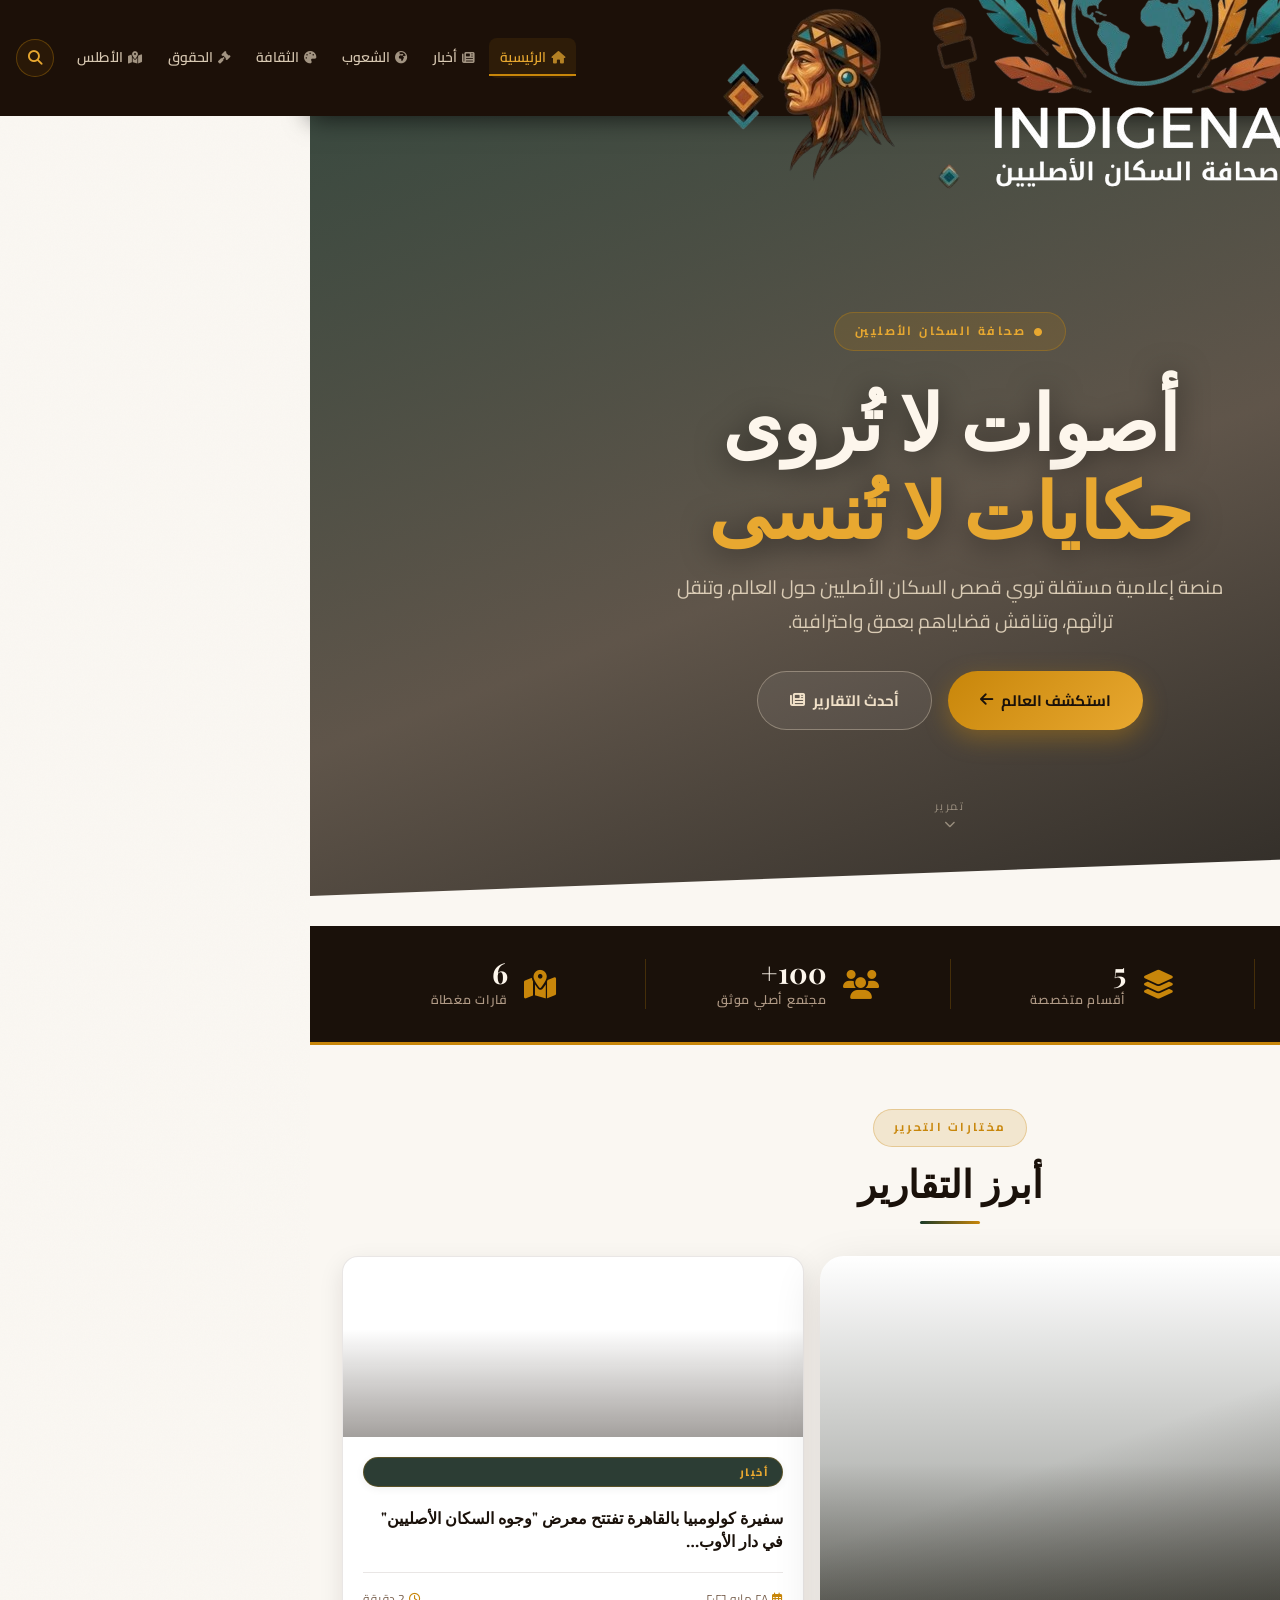
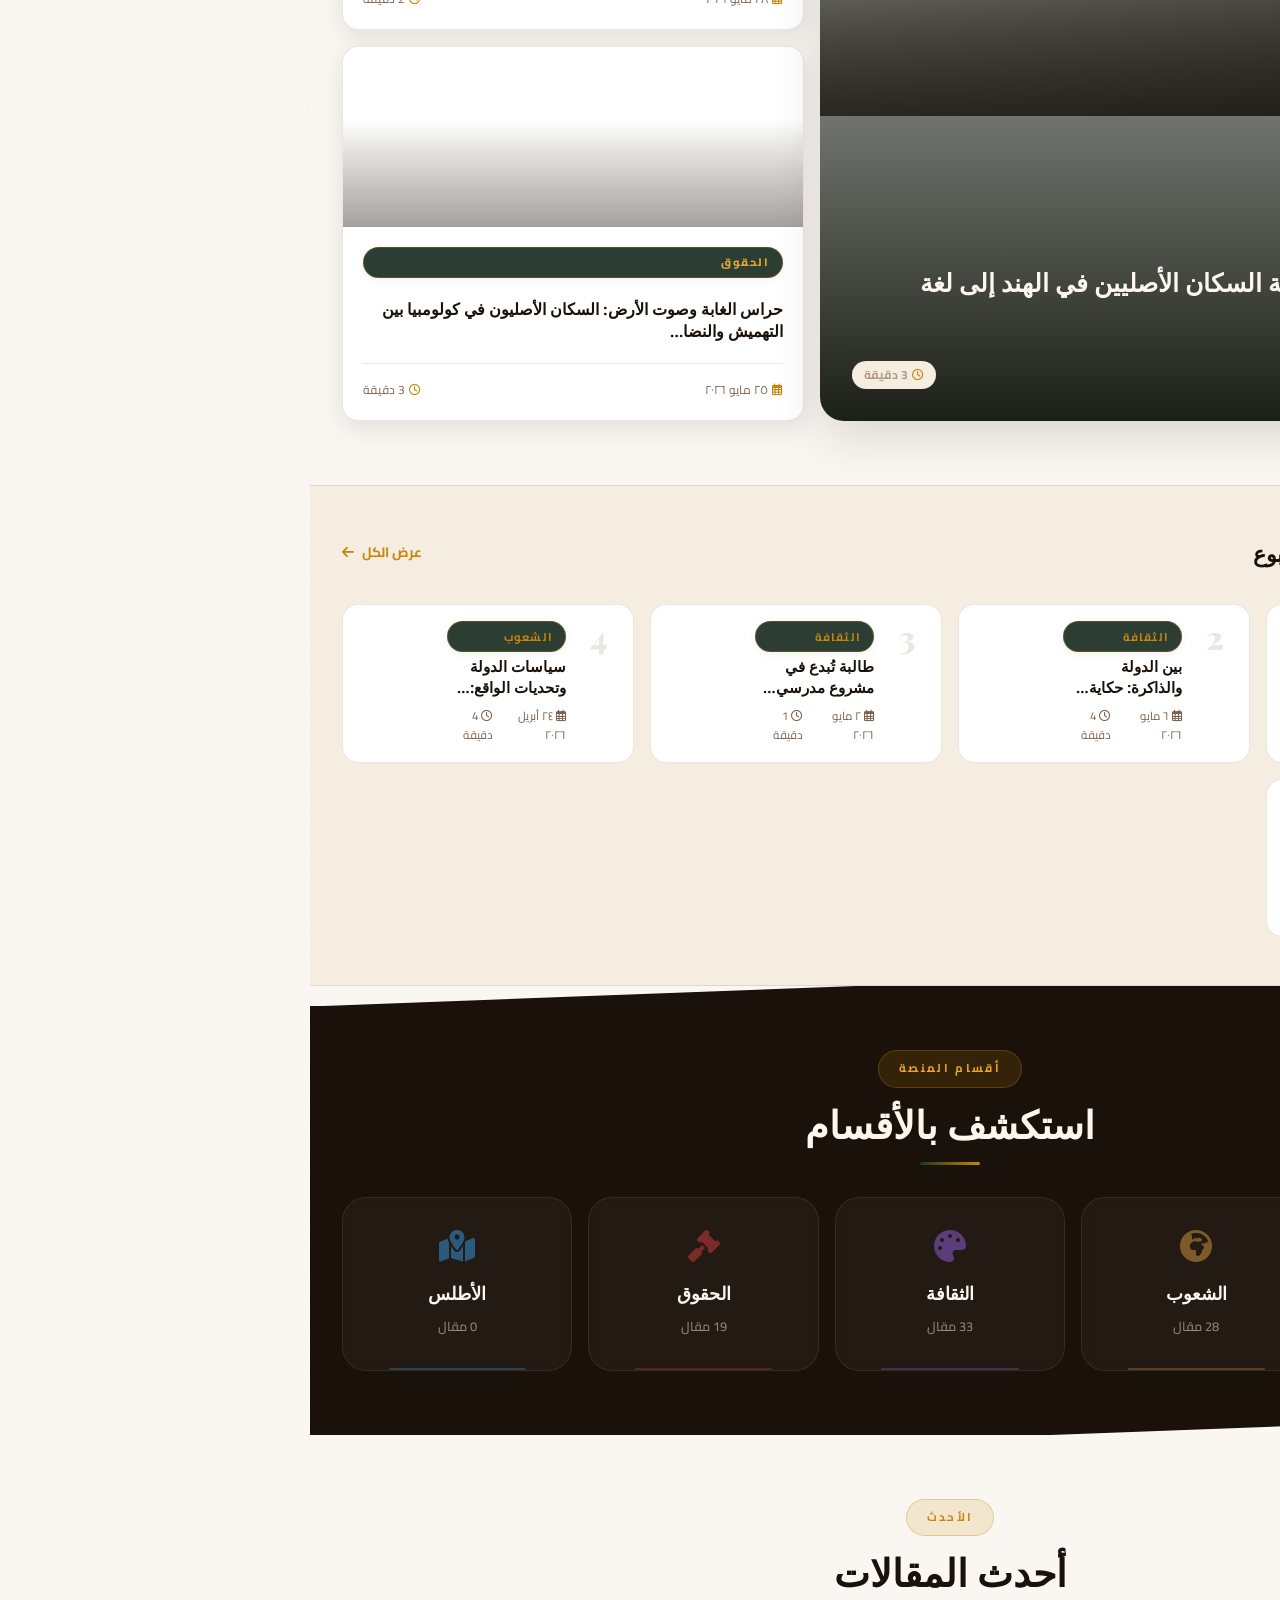
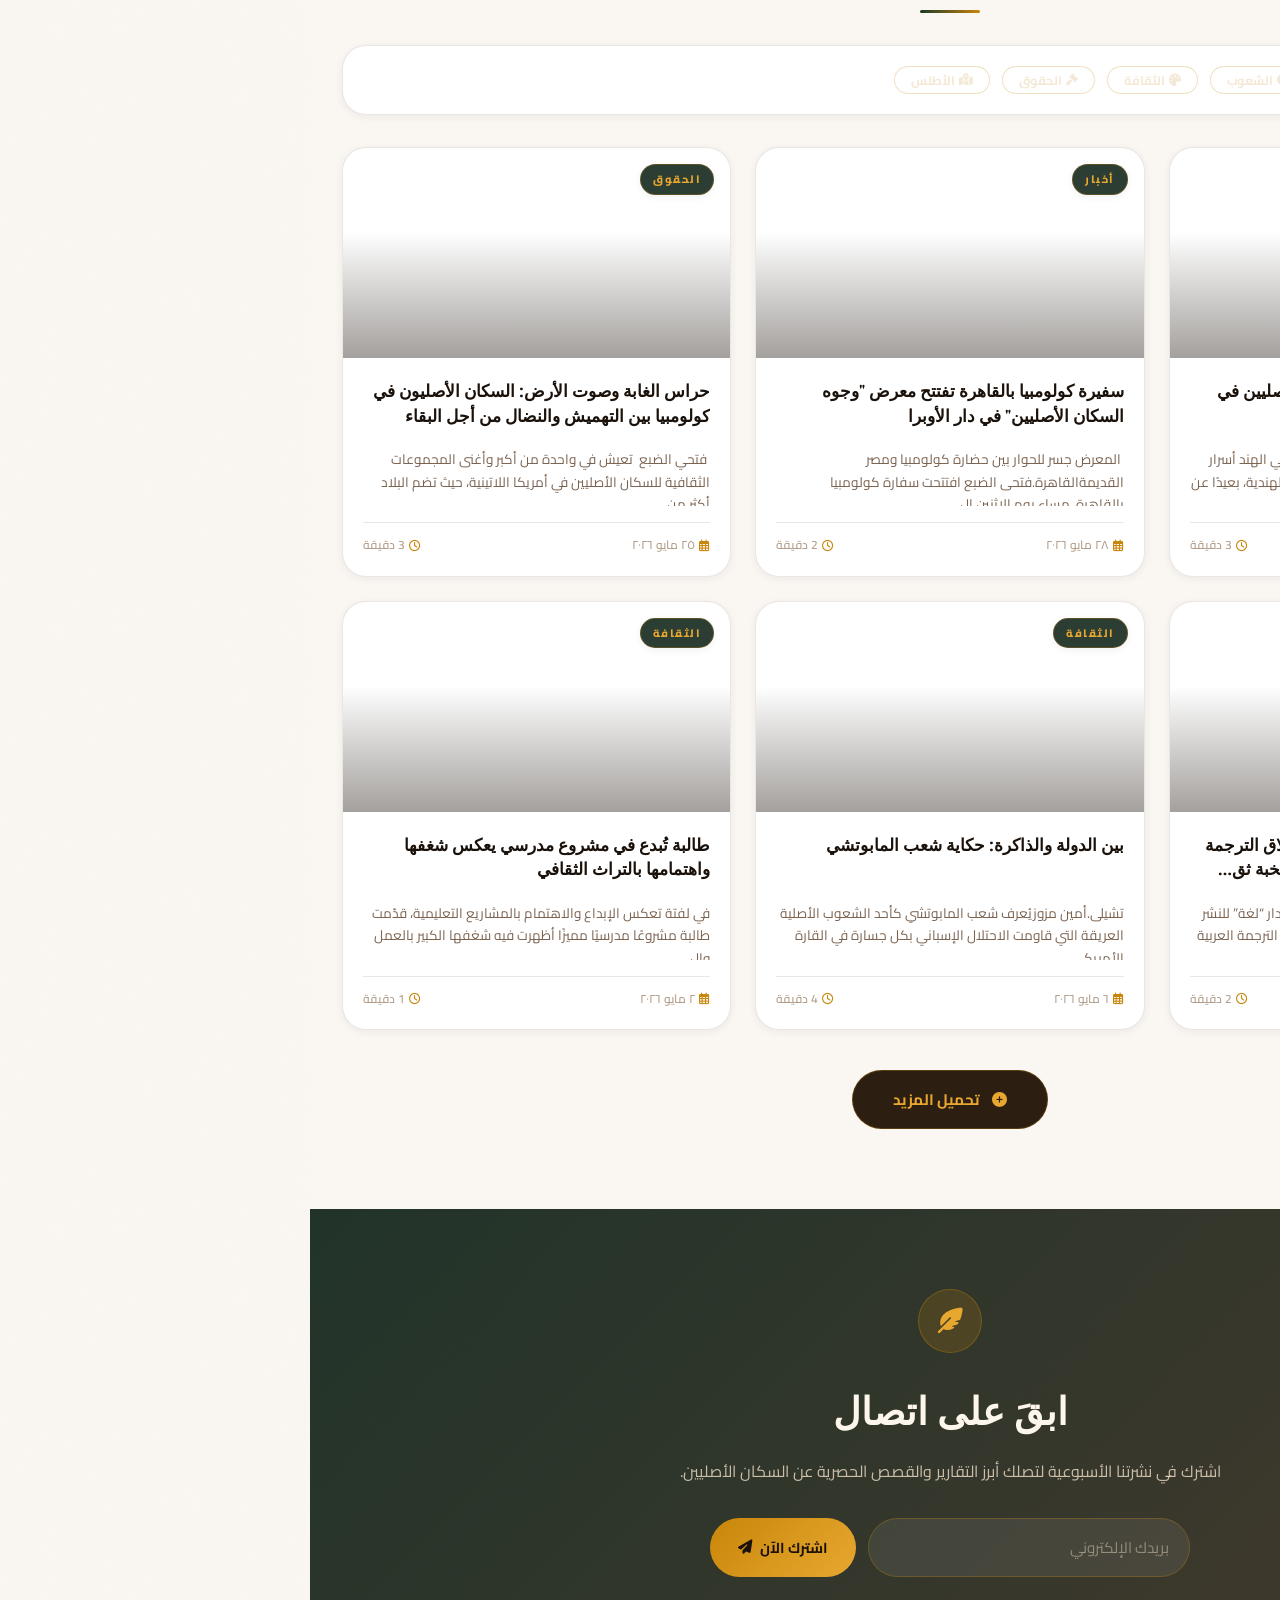
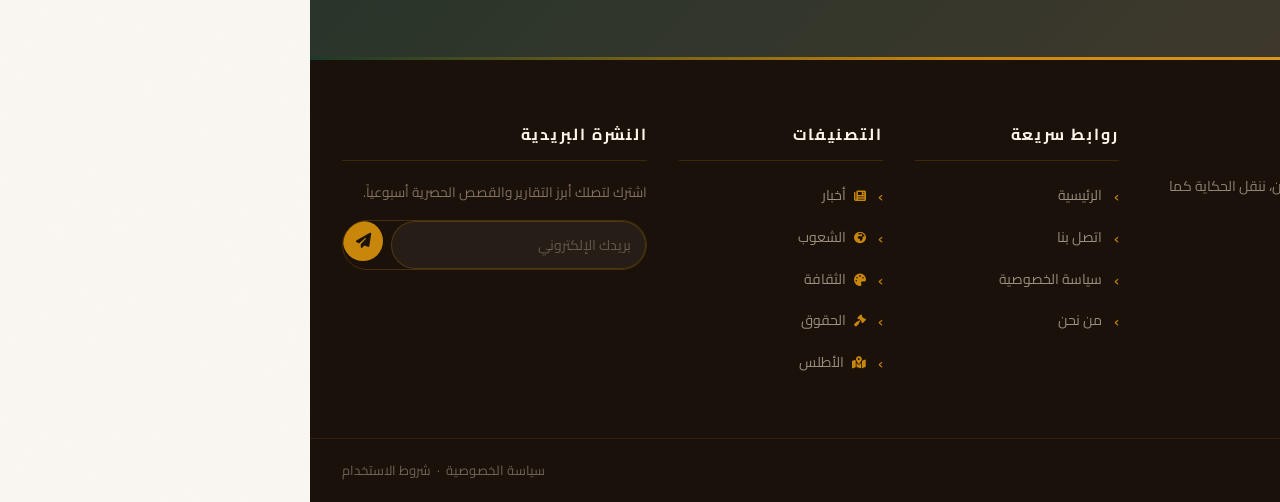
==== commit c2357d43: "Update index.html" ====
--- a/index.html
+++ b/index.html
@@ -40,8 +40,7 @@
     <!-- Top bar: Logo + Nav + Search -->
     <div class="header-main">
       <a href="index.html" class="logo logo-img" aria-label="Indigena الرئيسية">
-        <img src="[data-uri]" alt="Indigena - صحافة السكان الأصليين" class="logo-banner-img">
-      </a>
+       <img src="logo.png" alt="لوجو الموقع"> 
 
       <nav class="main-nav" role="navigation" aria-label="التنقل الرئيسي">
         <div class="nav-inner">
--- a/style.css
+++ b/style.css
@@ -161,51 +161,71 @@
   color: var(--clr-earth-dark);
 }
 
-/* ===== UNIFIED HEADER ===== */
+/* ===== HEADER ===== */
+/* site-header: الهيدر الجديد */
+/* unified-header: الهيدر القديم — نفس المظهر للتوافق */
+
+.site-header,
 .unified-header {
   position: sticky;
   top: 0;
   z-index: 1000;
-  background: #000000;
-  box-shadow: 0 2px 20px rgba(0,0,0,0.5);
+  background: #1c1008;
+  box-shadow: 0 2px 24px rgba(0,0,0,0.65);
+}
+
+/* ---- header-main: الصف الرئيسي (لوجو + ناف) ---- */
+.header-main {
   display: flex;
   align-items: stretch;
-}
-
-/* Logo occupies full height of both rows */
+  height: 116px;
+  background: #1c1008;
+}
+
+/* ---- اللوجو ---- */
+.header-main .logo.logo-img,
 .unified-header .logo.logo-img {
   display: flex;
   align-items: center;
-  text-decoration: none;
-  user-select: none;
   flex-shrink: 0;
-  border-left: 1px solid rgba(200, 134, 10, 0.18);
-  padding: 6px 12px;
-  background: #000;
-  z-index: 2;
-}
-
+  padding: 10px 20px;
+  background: #1c1008;
+  /* لا خط فاصل */
+}
+
+/* ---- صورة اللوجو ---- */
 .logo-banner-img {
-  height: calc(var(--navbar-h) + var(--strip-h) - 12px);
+  height: 90px;
   width: auto;
+  max-width: 270px;
   object-fit: contain;
   display: block;
-}
-
-/* Right side: navbar + strip stacked */
-.unified-header-right {
+  background: transparent;
+  border-radius: 0;
+}
+
+/* ---- منطقة القائمة ---- */
+.main-nav {
   flex: 1;
   display: flex;
-  flex-direction: column;
-  overflow: hidden;
-}
-
-/* ===== NAVBAR ===== */
+  align-items: center;
+  background: #1c1008;
+}
+
+/* ---- navbar (توافق مع الهيدر القديم) ---- */
 .navbar {
   height: var(--navbar-h);
   background: transparent;
-  border-bottom: 1px solid rgba(200, 134, 10, 0.18);
   flex-shrink: 0;
+}
+
+/* ---- unified-header-right ---- */
+.unified-header-right {
+  flex: 1;
+  display: flex;
+  flex-direction: column;
+  overflow: hidden;
+  background: #1c1008;
 }
 
 /* nav-container defined in enhancements below */
@@ -1807,7 +1827,7 @@
     display: none;
   }
   .mobile-menu-btn {
-    display: flex !important;
+    display: flex;
     align-items: center;
     justify-content: center;
   }
@@ -1899,36 +1919,47 @@
    trending row, magazine featured, filter bar, newsletter banner
    ================================================================ */
 
-/* ===== NAV CONTAINER (used by both old and new) ===== */
+/* ===== NAV CONTAINER ===== */
 .nav-container,
 .nav-inner {
   display: flex;
   align-items: center;
-  gap: var(--sp-6);
-  padding: 0 var(--sp-8);
+  gap: 4px;
+  padding: 0 24px 0 16px;
   height: 100%;
   width: 100%;
   justify-content: flex-end;
 }
 
-/* روابط القائمة الرئيسية */
-.main-nav .nav-inner .nav-link {
-  color: rgba(240, 224, 200, 0.85);
+/* ---- روابط القائمة ---- */
+.main-nav .nav-inner .nav-link,
+.nav-inner .nav-link {
+  color: rgba(240, 224, 200, 0.88);
   font-weight: 600;
-  font-size: 0.88rem;
-  transition: color var(--dur-fast);
-  position: relative;
-  padding: var(--sp-2) var(--sp-2);
+  font-size: 0.87rem;
+  padding: 8px 11px;
   white-space: nowrap;
   display: inline-flex;
   align-items: center;
   gap: 5px;
-}
-.main-nav .nav-inner .nav-link i { font-size: 0.8rem; opacity: 0.8; }
-.main-nav .nav-inner .nav-link::after {
+  border-radius: 8px;
+  transition: color var(--dur-fast), background var(--dur-fast);
+  text-decoration: none;
+  background: transparent;
+  position: relative;
+}
+
+.main-nav .nav-inner .nav-link i,
+.nav-inner .nav-link i {
+  font-size: 0.78rem;
+  opacity: 0.72;
+}
+
+.main-nav .nav-inner .nav-link::after,
+.nav-inner .nav-link::after {
   content: '';
   position: absolute;
-  bottom: -2px;
+  bottom: 2px;
   right: 0;
   left: 0;
   height: 2px;
@@ -1937,45 +1968,53 @@
   transform-origin: left;
   transition: transform var(--dur-mid) var(--ease-smooth);
 }
-.main-nav .nav-inner .nav-link:hover { color: var(--clr-gold-light); }
-.main-nav .nav-inner .nav-link:hover::after { transform: scaleX(1); }
-.main-nav .nav-inner .nav-link.active { color: var(--clr-gold-light); }
-.main-nav .nav-inner .nav-link.active::after { transform: scaleX(1); }
-
-/* ===== NEW UNIFIED HEADER ===== */
-.site-header {
-  position: sticky;
-  top: 0;
-  z-index: 1000;
-  background: #000;
-  box-shadow: 0 2px 24px rgba(0,0,0,0.55);
-}
-
-.header-main {
-  display: flex;
-  align-items: stretch;
-  height: calc(var(--navbar-h) + var(--strip-h));
-}
-
-.header-main .logo.logo-img {
-  display: flex;
-  align-items: center;
-  padding: 8px 20px;
-  border-left: 1px solid rgba(200,134,10,.2);
+
+.main-nav .nav-inner .nav-link:hover,
+.nav-inner .nav-link:hover {
+  color: var(--clr-gold-light);
+  background: rgba(200, 134, 10, 0.1);
+}
+
+.main-nav .nav-inner .nav-link:hover::after,
+.main-nav .nav-inner .nav-link.active::after,
+.nav-inner .nav-link:hover::after,
+.nav-inner .nav-link.active::after {
+  transform: scaleX(1);
+}
+
+.main-nav .nav-inner .nav-link.active,
+.nav-inner .nav-link.active {
+  color: var(--clr-gold-light);
+  background: rgba(200, 134, 10, 0.1);
+}
+
+/* ---- زر البحث ---- */
+.nav-inner .nav-search-btn,
+.nav-search-btn {
+  width: 38px;
+  height: 38px;
+  border-radius: var(--radius-pill);
+  border: 1px solid rgba(200, 134, 10, 0.35);
+  background: rgba(200, 134, 10, 0.08);
+  color: var(--clr-gold-light);
+  display: flex;
+  align-items: center;
+  justify-content: center;
+  font-size: 0.9rem;
+  cursor: pointer;
+  transition: all var(--dur-fast);
   flex-shrink: 0;
-}
-.header-main .logo-banner-img {
-  height: calc(var(--navbar-h) + var(--strip-h) - 16px);
-  width: auto;
-  object-fit: contain;
-}
-
-.main-nav {
-  flex: 1;
-  background: transparent;
-  display: flex;
-  align-items: center;
-}
+  margin-right: 8px;
+}
+
+.nav-inner .nav-search-btn:hover,
+.nav-search-btn:hover {
+  background: var(--clr-gold);
+  color: var(--clr-earth-dark);
+  border-color: var(--clr-gold);
+}
+
+
 
 /* ===== TICKER BAR — مخفي ===== */
 .ticker-bar {
@@ -2724,9 +2763,10 @@
 }
 
 @media (max-width: 768px) {
+  .header-main { height: 80px; }
+  .logo-banner-img { height: 60px; max-width: 180px; }
   .header-main .main-nav { display: none; }
   .mobile-menu-btn { display: flex; align-items: center; justify-content: center; padding: var(--sp-4); }
-  .header-main { height: calc(var(--navbar-h) + var(--strip-h) - 16px); }
   .categories-grid { grid-template-columns: repeat(2, 1fr); }
   .featured-side { flex-direction: column; }
   .trending-list { grid-template-columns: 1fr; }
@@ -2991,141 +3031,3 @@
   padding: 0 var(--sp-8);
 }
 
-/* ================================================================
-   INDIGENA — HEADER FINAL FIX
-   ================================================================ */
-
-/* إعادة تعيين كاملة للهيدر بدون تعارض */
-.site-header {
-  position: sticky !important;
-  top: 0 !important;
-  z-index: 1000 !important;
-  background: #0d0d0d !important;
-  box-shadow: 0 2px 30px rgba(0,0,0,0.7) !important;
-}
-
-.header-main {
-  display: flex !important;
-  align-items: stretch !important;
-  height: 90px !important;
-  min-height: 90px !important;
-}
-
-/* اللوجو */
-.header-main .logo.logo-img {
-  display: flex !important;
-  align-items: center !important;
-  padding: 8px 22px !important;
-  border-left: 1px solid rgba(200,134,10,0.3) !important;
-  flex-shrink: 0 !important;
-  background: transparent !important;
-}
-
-/* SVG اللوجو */
-.header-main .logo-banner-img,
-.logo-banner-img {
-  height: 70px !important;
-  width: auto !important;
-  object-fit: contain !important;
-  display: block !important;
-}
-
-/* القائمة الرئيسية */
-.main-nav {
-  flex: 1 !important;
-  display: flex !important;
-  align-items: center !important;
-  background: transparent !important;
-}
-
-.nav-inner {
-  display: flex !important;
-  align-items: center !important;
-  gap: 4px !important;
-  padding: 0 24px !important;
-  height: 100% !important;
-  width: 100% !important;
-  justify-content: flex-end !important;
-}
-
-/* روابط القائمة */
-.nav-inner .nav-link {
-  color: rgba(240, 224, 200, 0.9) !important;
-  font-weight: 600 !important;
-  font-size: 0.87rem !important;
-  padding: 8px 10px !important;
-  white-space: nowrap !important;
-  display: inline-flex !important;
-  align-items: center !important;
-  gap: 5px !important;
-  border-radius: 8px !important;
-  transition: all 180ms ease !important;
-  text-decoration: none !important;
-  position: relative !important;
-  background: transparent !important;
-}
-
-.nav-inner .nav-link i {
-  font-size: 0.78rem !important;
-  opacity: 0.75 !important;
-}
-
-.nav-inner .nav-link:hover,
-.nav-inner .nav-link.active {
-  color: #e8a830 !important;
-  background: rgba(200, 134, 10, 0.1) !important;
-}
-
-/* زر البحث */
-.nav-inner .nav-search-btn {
-  width: 38px !important;
-  height: 38px !important;
-  border-radius: 50% !important;
-  border: 1px solid rgba(200, 134, 10, 0.4) !important;
-  background: rgba(200, 134, 10, 0.1) !important;
-  color: #e8a830 !important;
-  display: flex !important;
-  align-items: center !important;
-  justify-content: center !important;
-  font-size: 0.9rem !important;
-  cursor: pointer !important;
-  transition: all 180ms ease !important;
-  margin-right: 8px !important;
-}
-
-.nav-inner .nav-search-btn:hover {
-  background: #c8860a !important;
-  color: #1a110a !important;
-}
-
-/* زر القائمة الجوال */
-.mobile-menu-btn {
-  display: none !important;
-  background: none !important;
-  border: none !important;
-  color: #e8a830 !important;
-  font-size: 1.5rem !important;
-  cursor: pointer !important;
-  padding: 12px 16px !important;
-  margin-right: 8px !important;
-}
-
-@media (max-width: 768px) {
-  .header-main { height: 70px !important; min-height: 70px !important; }
-  .header-main .logo.logo-img { padding: 6px 14px !important; }
-  .logo-banner-img { height: 52px !important; }
-  .header-main .main-nav { display: none !important; }
-  .mobile-menu-btn { display: flex !important; align-items: center !important; justify-content: center !important; }
-}
-
-/* ================================================================
-   LOGO REAL IMAGE — FINAL
-   ================================================================ */
-.logo-banner-img {
-  height: 74px !important;
-  width: auto !important;
-  max-width: 222px !important;   /* نسبة 1200:400 = 3:1 → 74×3=222 */
-  object-fit: contain !important;
-  display: block !important;
-  border-radius: 4px !important;
-}
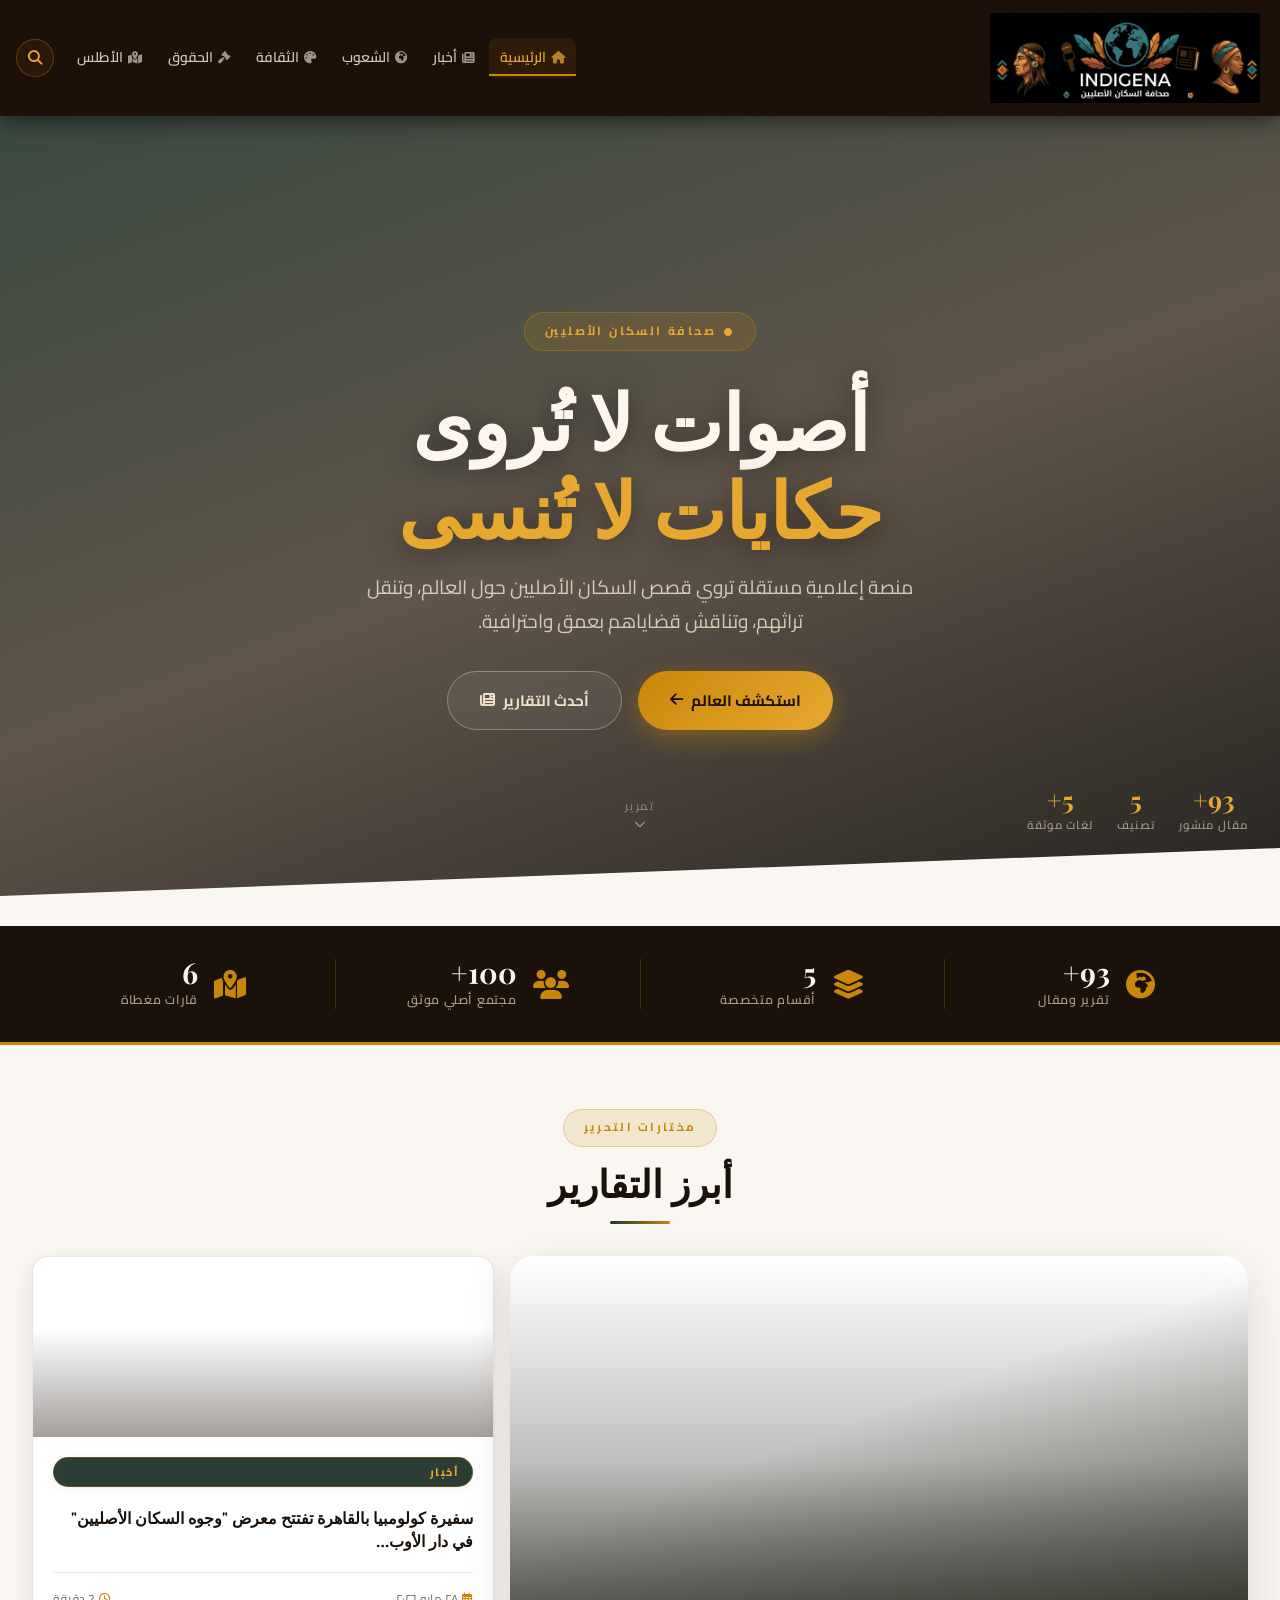
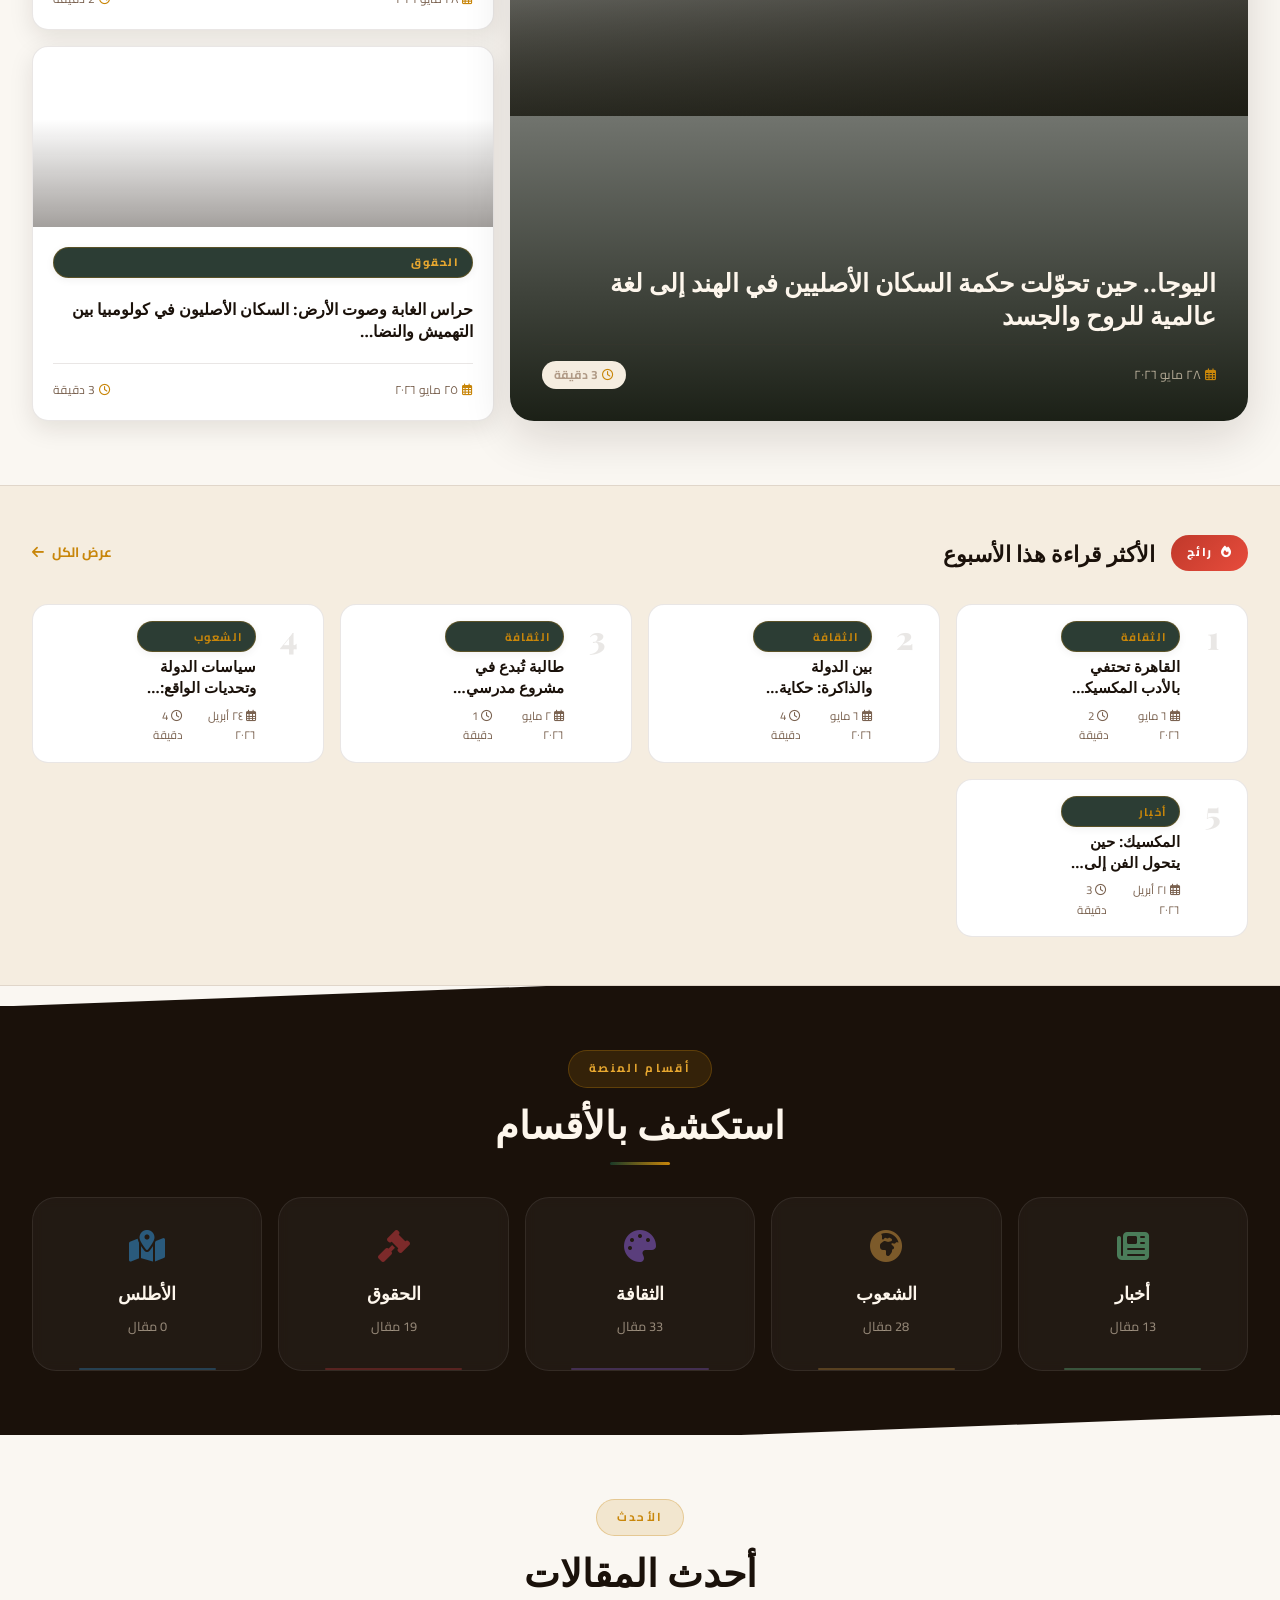
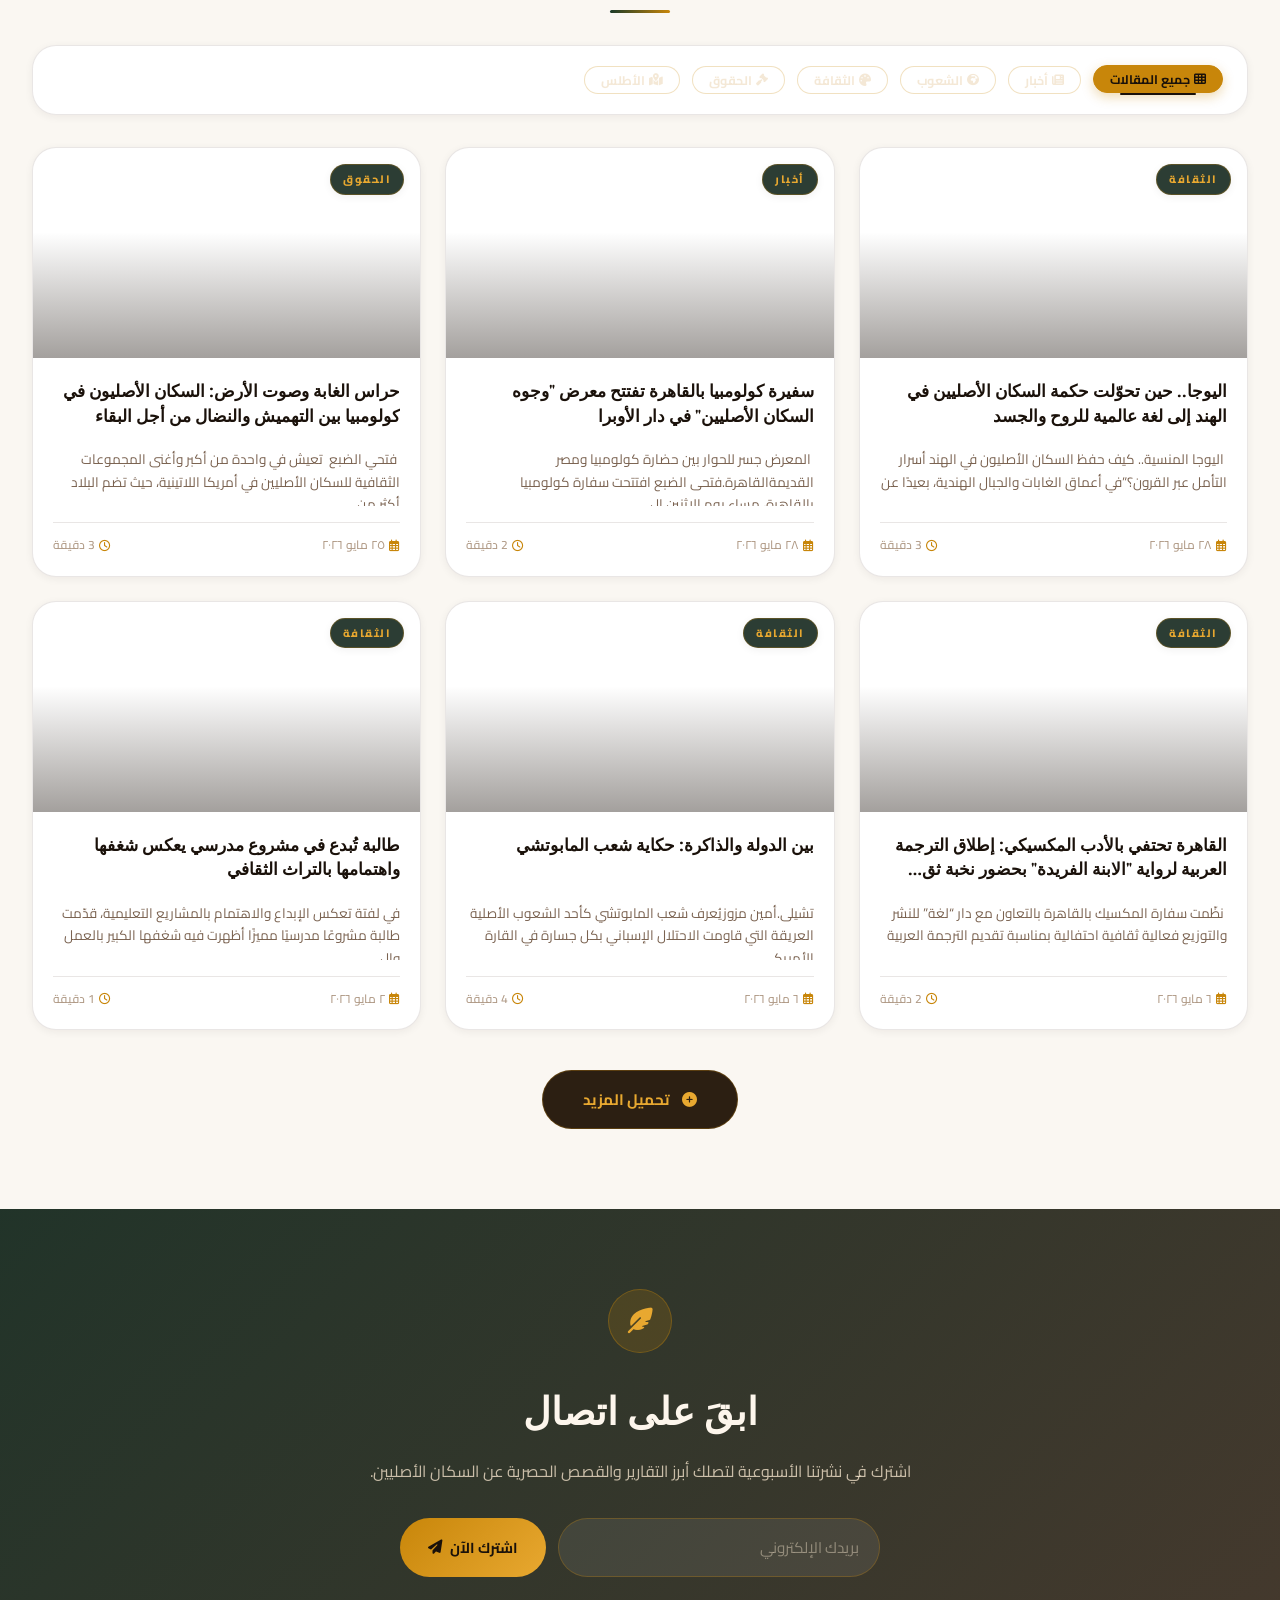
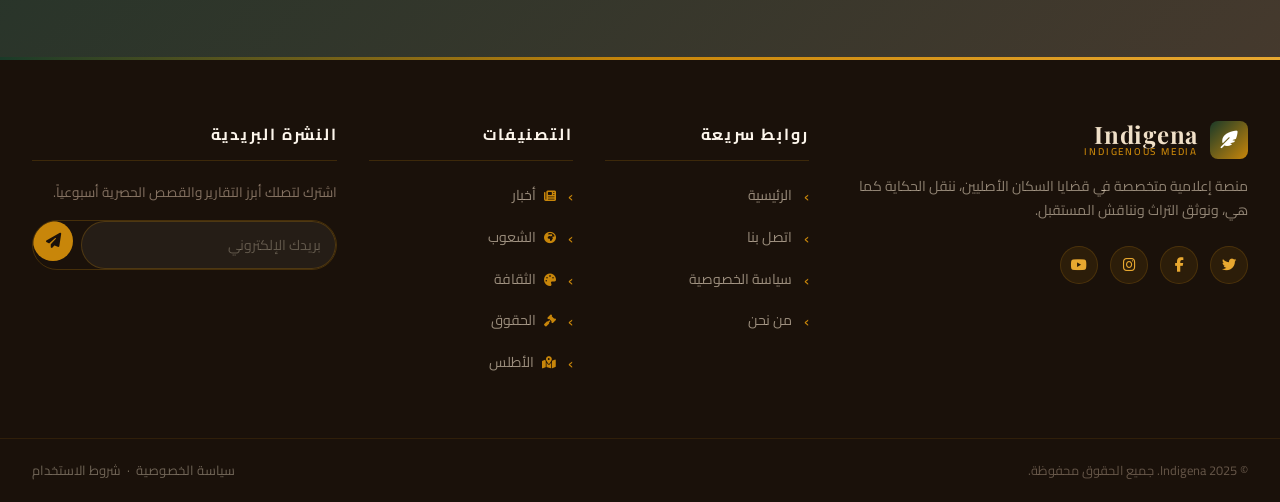
==== commit 3ab57531: "Add files via upload" ====
--- a/index.html
+++ b/index.html
@@ -40,7 +40,8 @@
     <!-- Top bar: Logo + Nav + Search -->
     <div class="header-main">
       <a href="index.html" class="logo logo-img" aria-label="Indigena الرئيسية">
-       <img src="logo.png" alt="لوجو الموقع"> 
+        <img src="[data-uri]" alt="Indigena - صحافة السكان الأصليين" class="logo-banner-img">
+      </a>
 
       <nav class="main-nav" role="navigation" aria-label="التنقل الرئيسي">
         <div class="nav-inner">
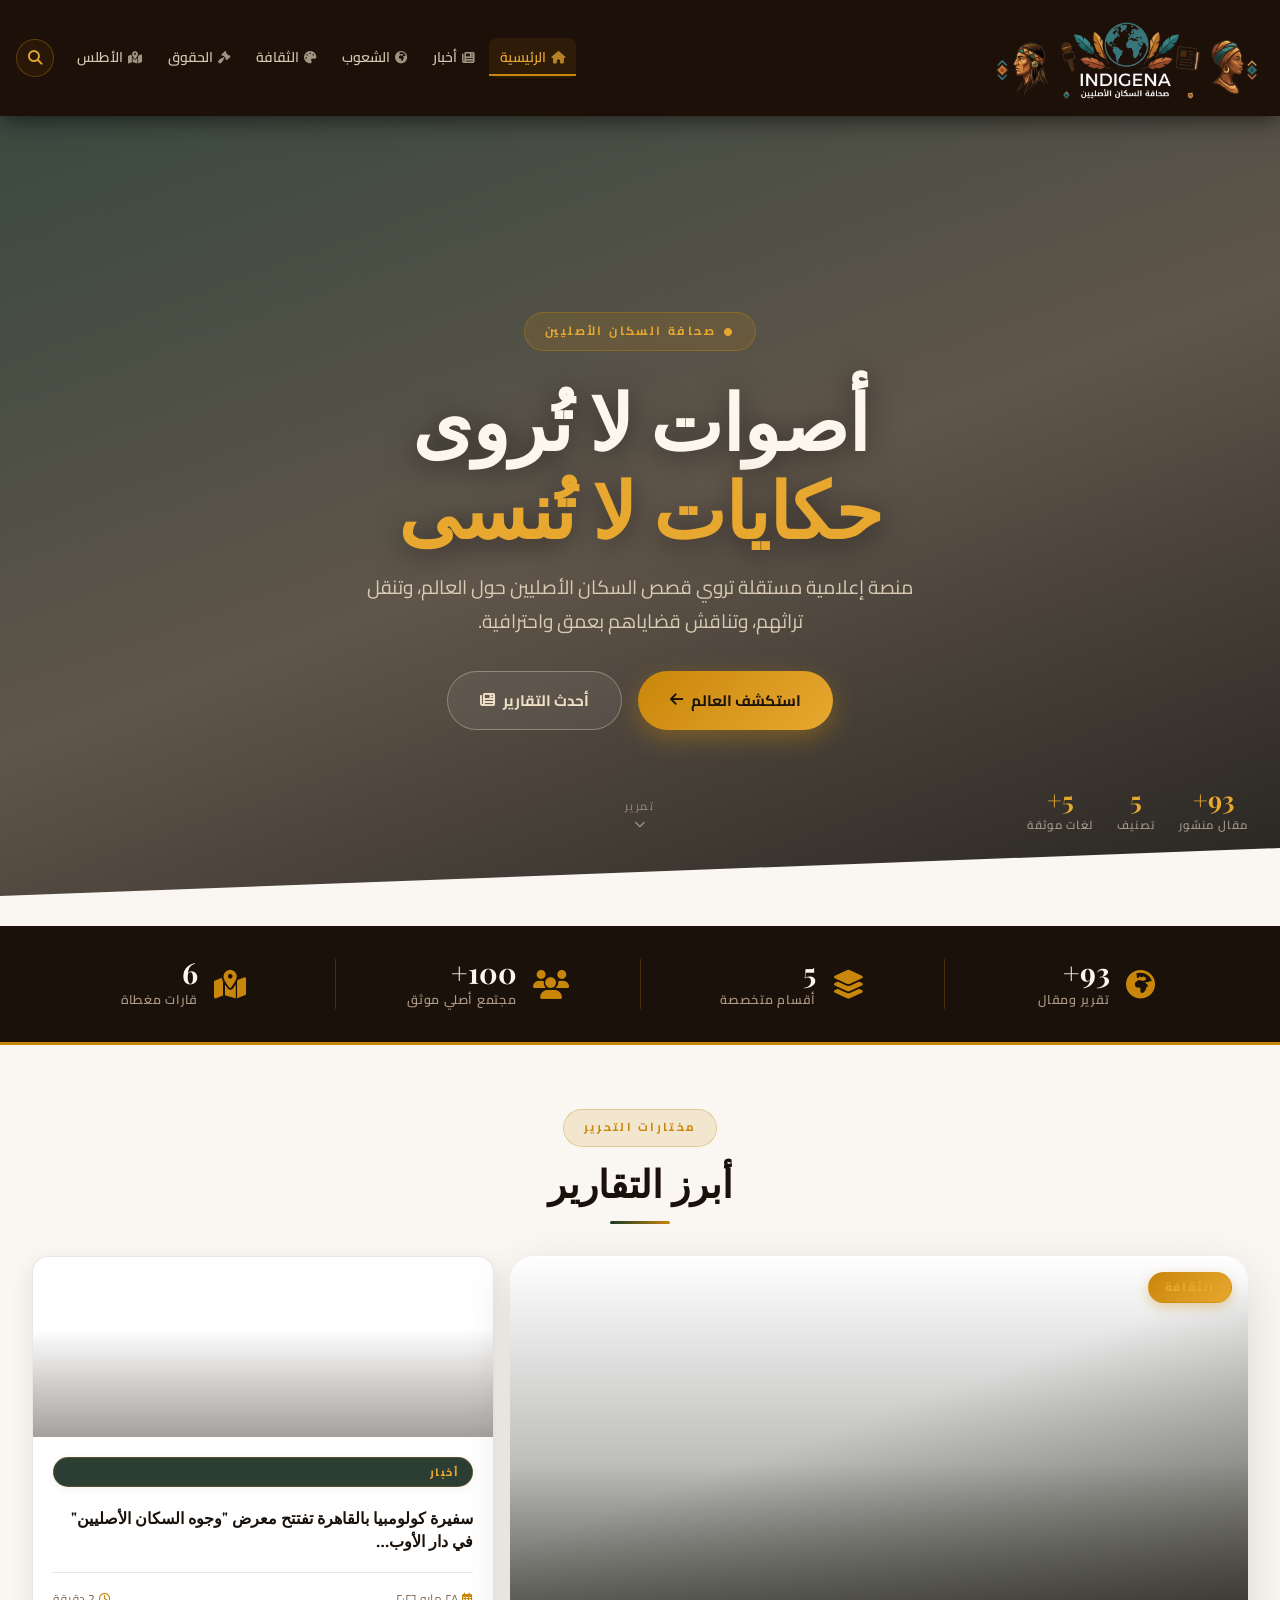
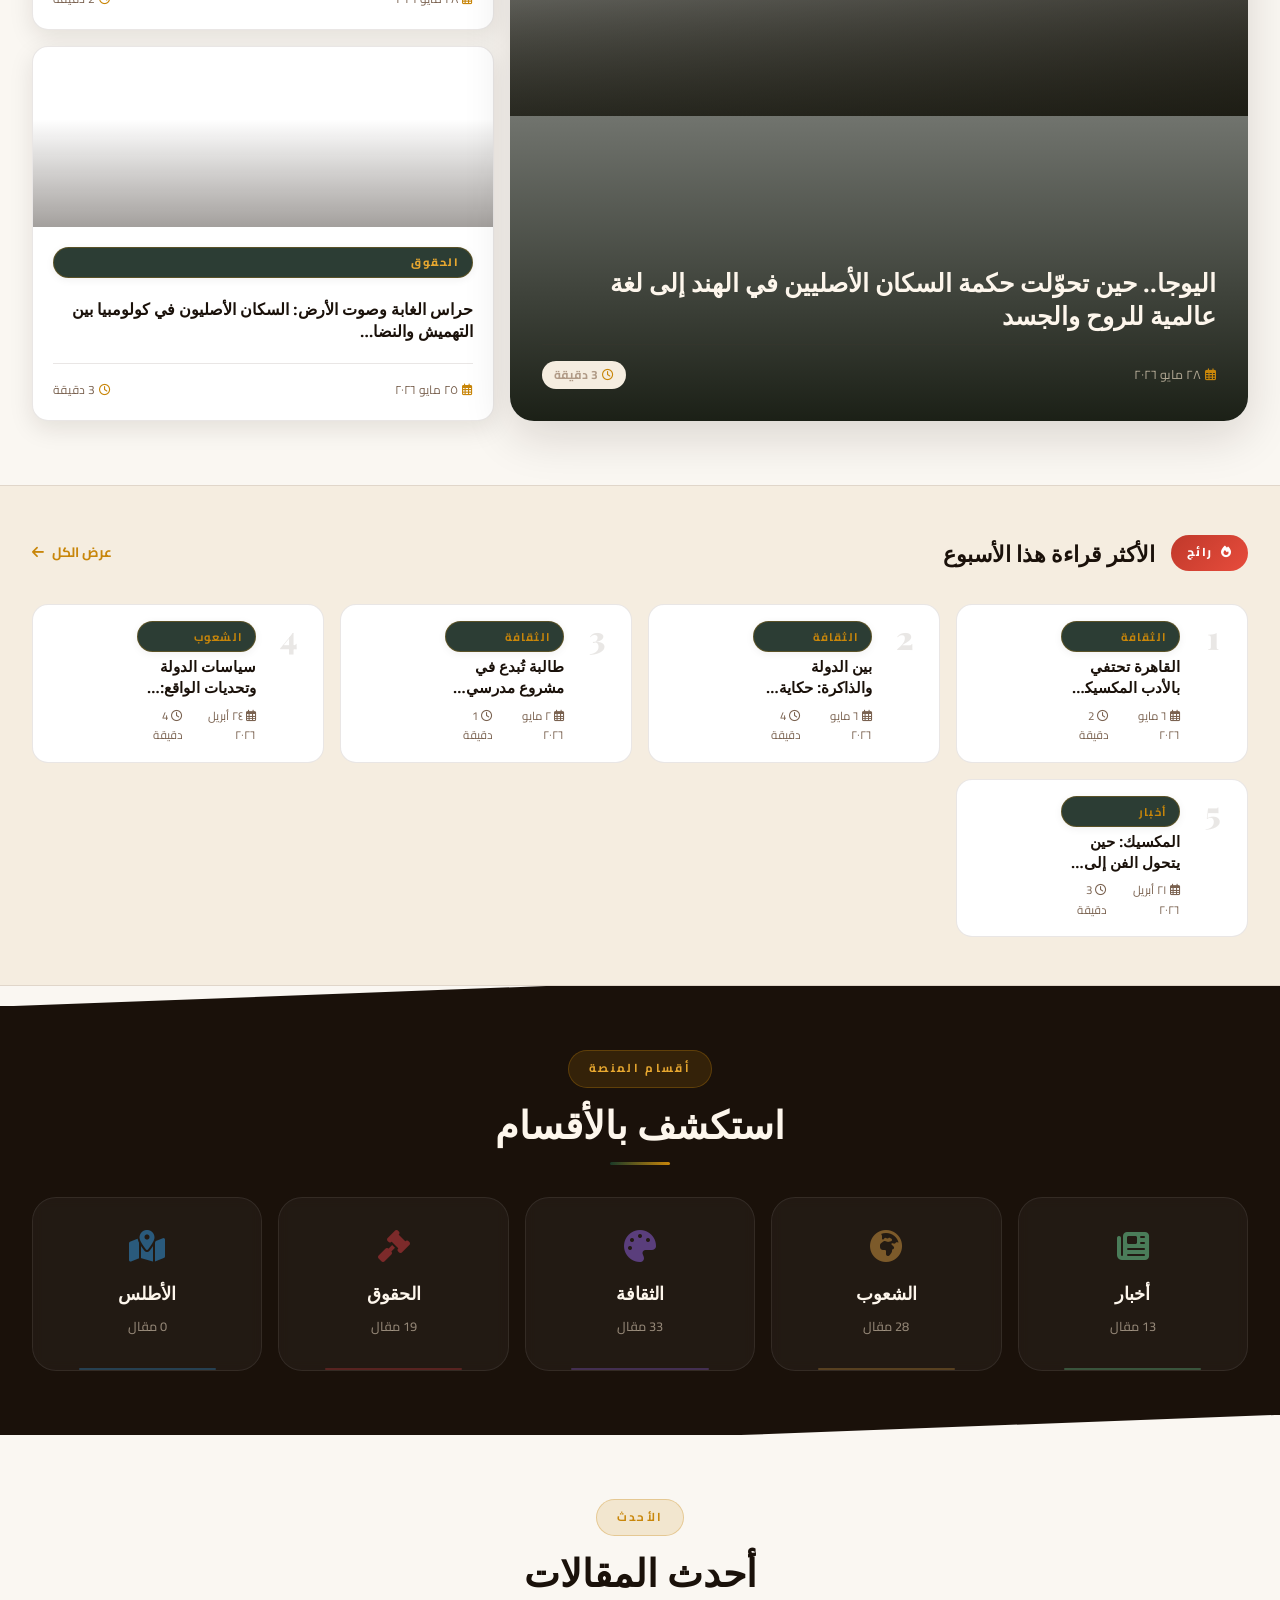
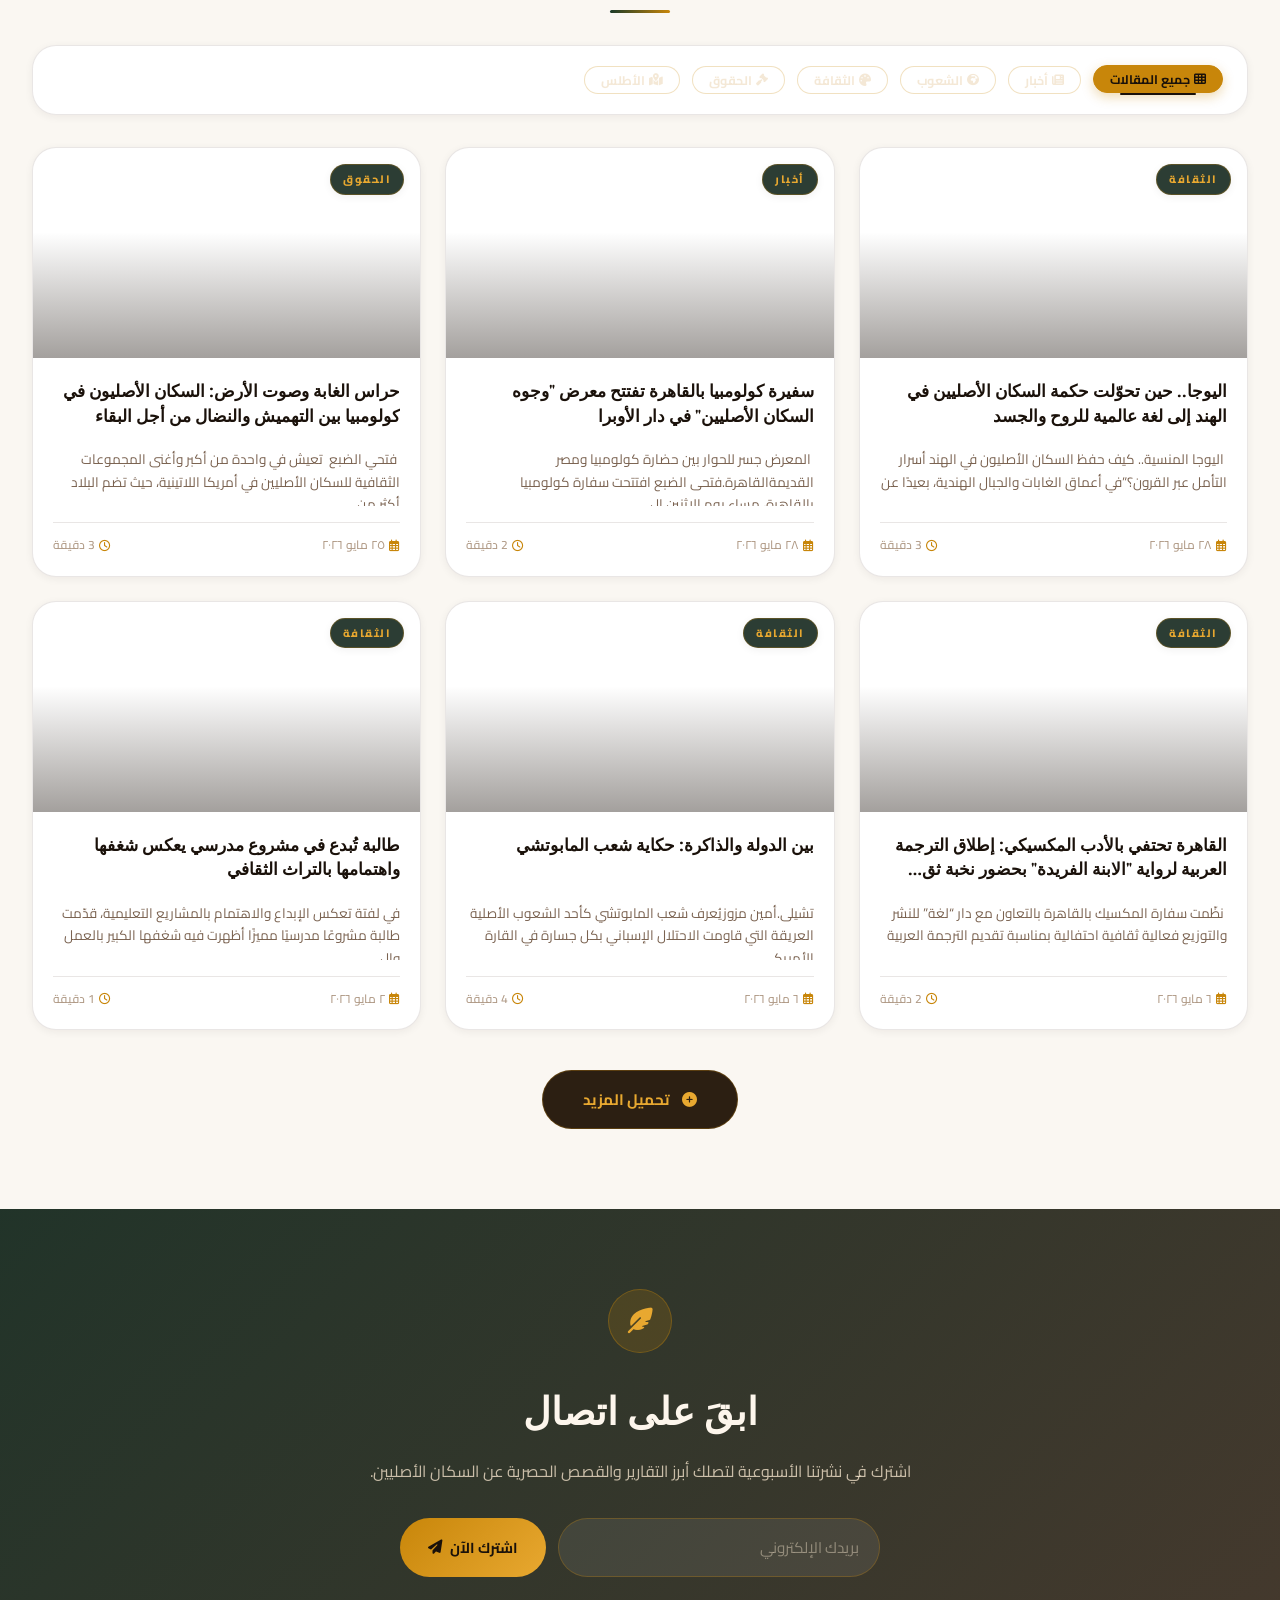
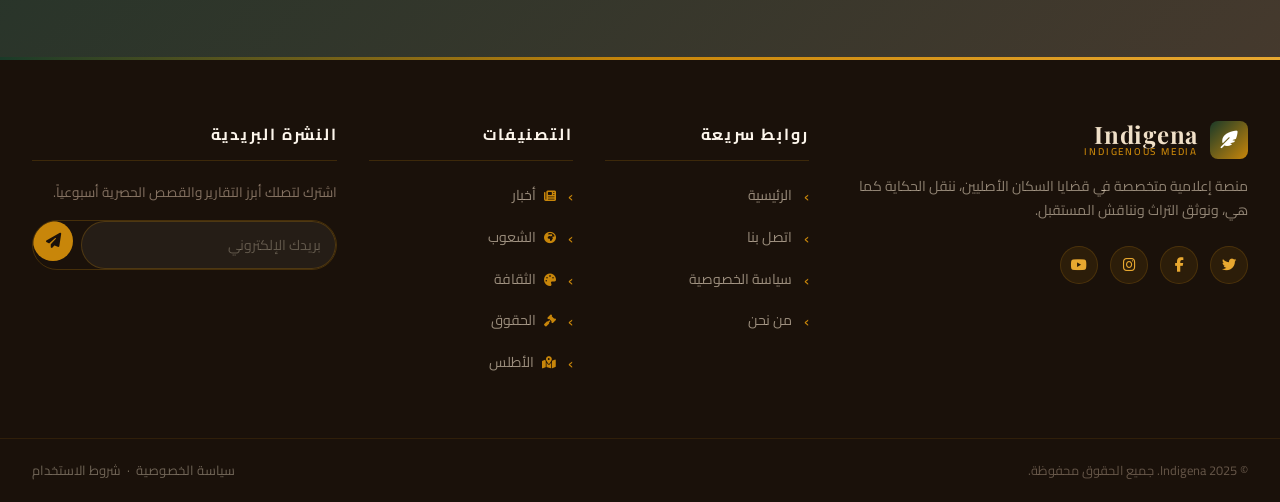
==== commit c6a9e31a: "Update fmt.Println message from 'Hello' to 'Goodbye'" ====
--- a/index.html
+++ b/index.html
@@ -39,8 +39,9 @@
   <header class="site-header" role="banner">
     <!-- Top bar: Logo + Nav + Search -->
     <div class="header-main">
+      <!-- LOGO REPLACED WITH PNG FILE (no background) -->
       <a href="index.html" class="logo logo-img" aria-label="Indigena الرئيسية">
-        <img src="[data-uri]" alt="Indigena - صحافة السكان الأصليين" class="logo-banner-img">
+        <img src="logo.png" alt="Indigena - صحافة السكان الأصليين" class="logo-banner-img">
       </a>
 
       <nav class="main-nav" role="navigation" aria-label="التنقل الرئيسي">
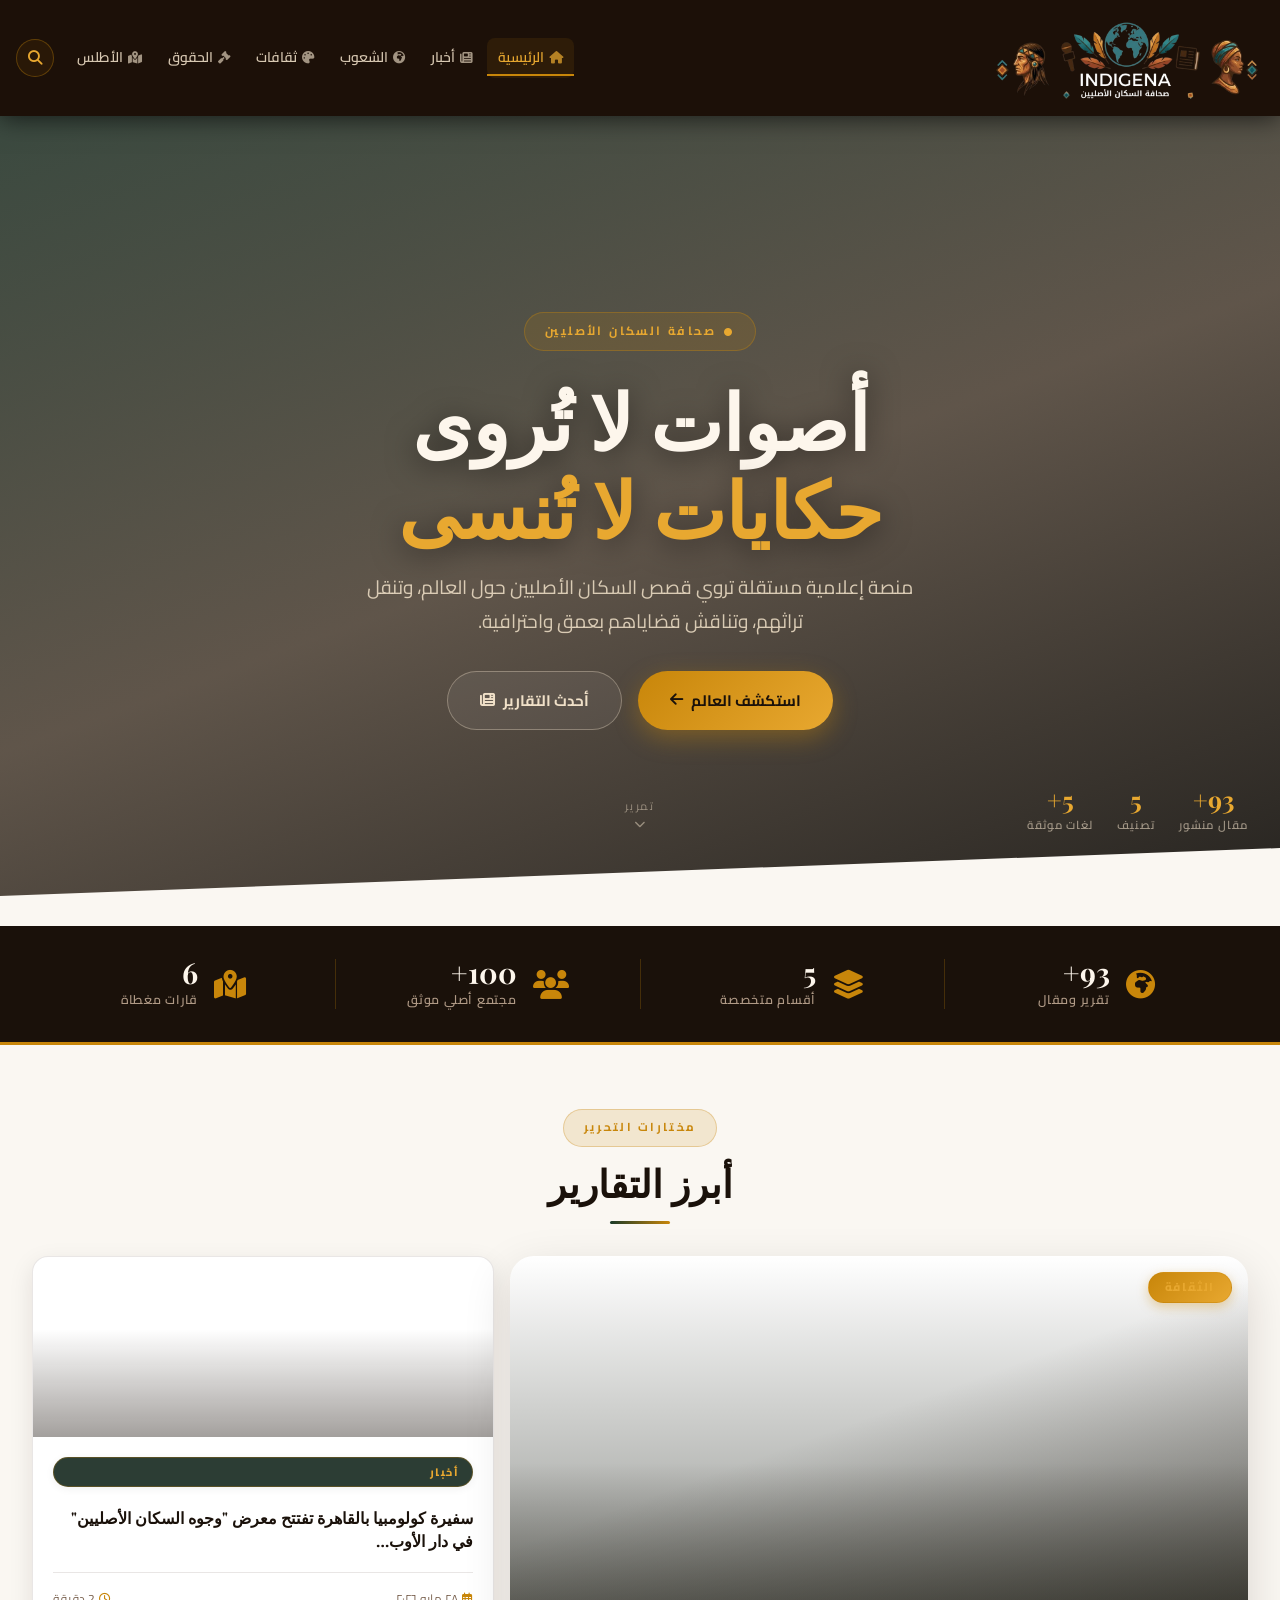
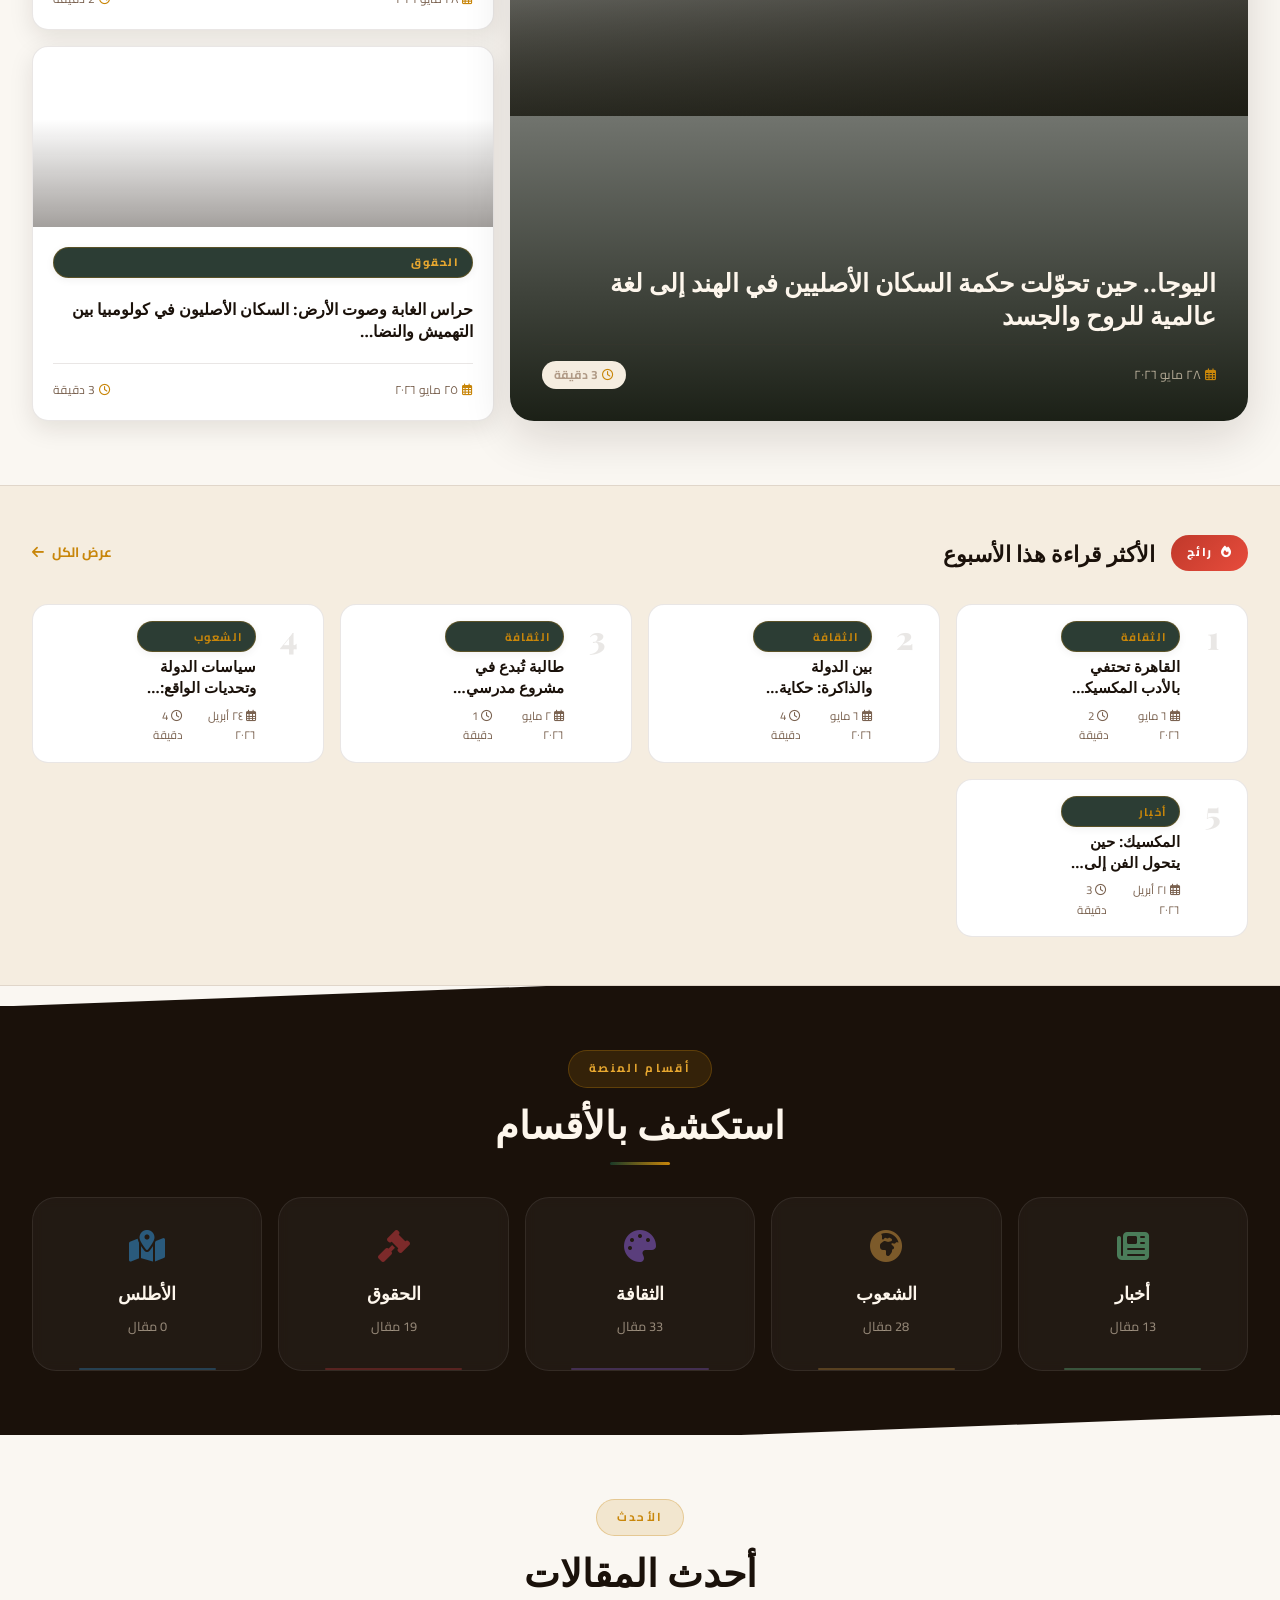
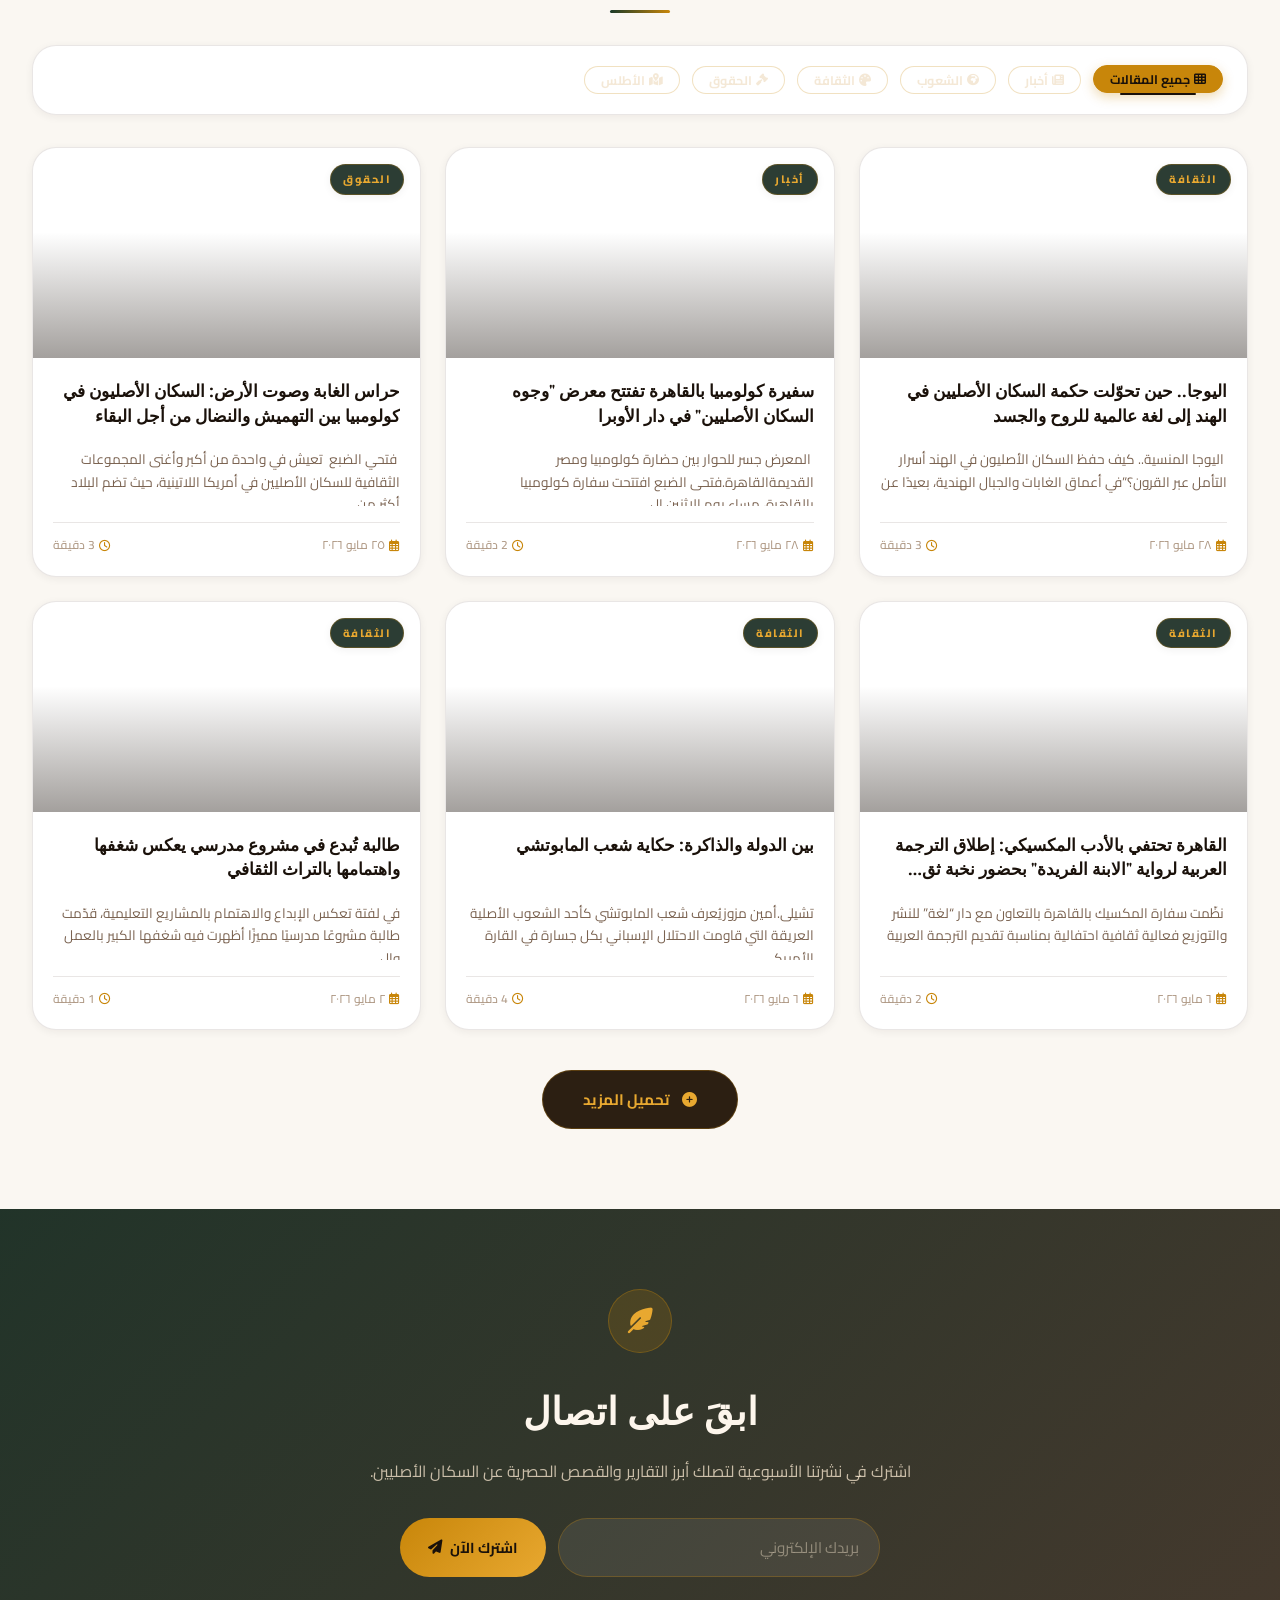
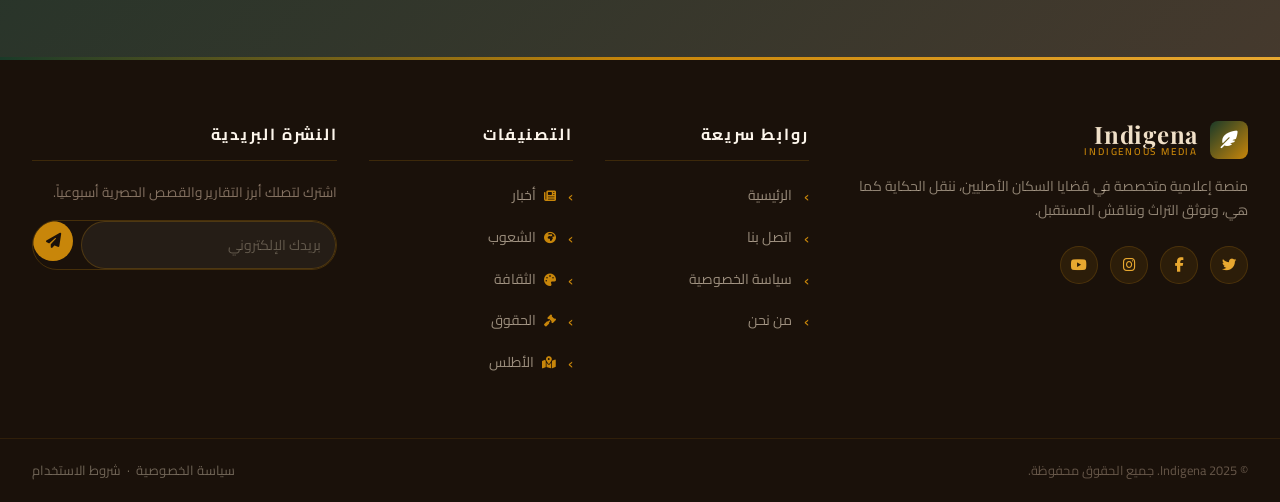
==== commit 64138df4: "Update index.html" ====
--- a/index.html
+++ b/index.html
@@ -49,7 +49,7 @@
           <a href="index.html" class="nav-link active"><i class="fas fa-home"></i> الرئيسية</a>
           <a href="category.html?cat=%D8%A3%D8%AE%D8%A8%D8%A7%D8%B1" class="nav-link"><i class="fas fa-newspaper"></i> أخبار</a>
           <a href="category.html?cat=%D8%A7%D9%84%D8%B4%D8%B9%D9%88%D8%A8" class="nav-link"><i class="fas fa-globe-africa"></i> الشعوب</a>
-          <a href="category.html?cat=%D8%A7%D9%84%D8%AB%D9%82%D8%A7%D9%81%D8%A9" class="nav-link"><i class="fas fa-palette"></i> الثقافة</a>
+          <a href="category.html?cat=%D8%A7%D9%84%D8%AB%D9%82%D8%A7%D9%81%D8%A9" class="nav-link"><i class="fas fa-palette"></i> ثقافات</a>
           <a href="category.html?cat=%D8%A7%D9%84%D8%AD%D9%82%D9%88%D9%82" class="nav-link"><i class="fas fa-gavel"></i> الحقوق</a>
           <a href="category.html?cat=%D8%A7%D9%84%D8%A3%D8%B7%D9%84%D8%B3" class="nav-link"><i class="fas fa-map-marked-alt"></i> الأطلس</a>
           <button class="nav-search-btn" id="searchIconNav" aria-label="بحث">
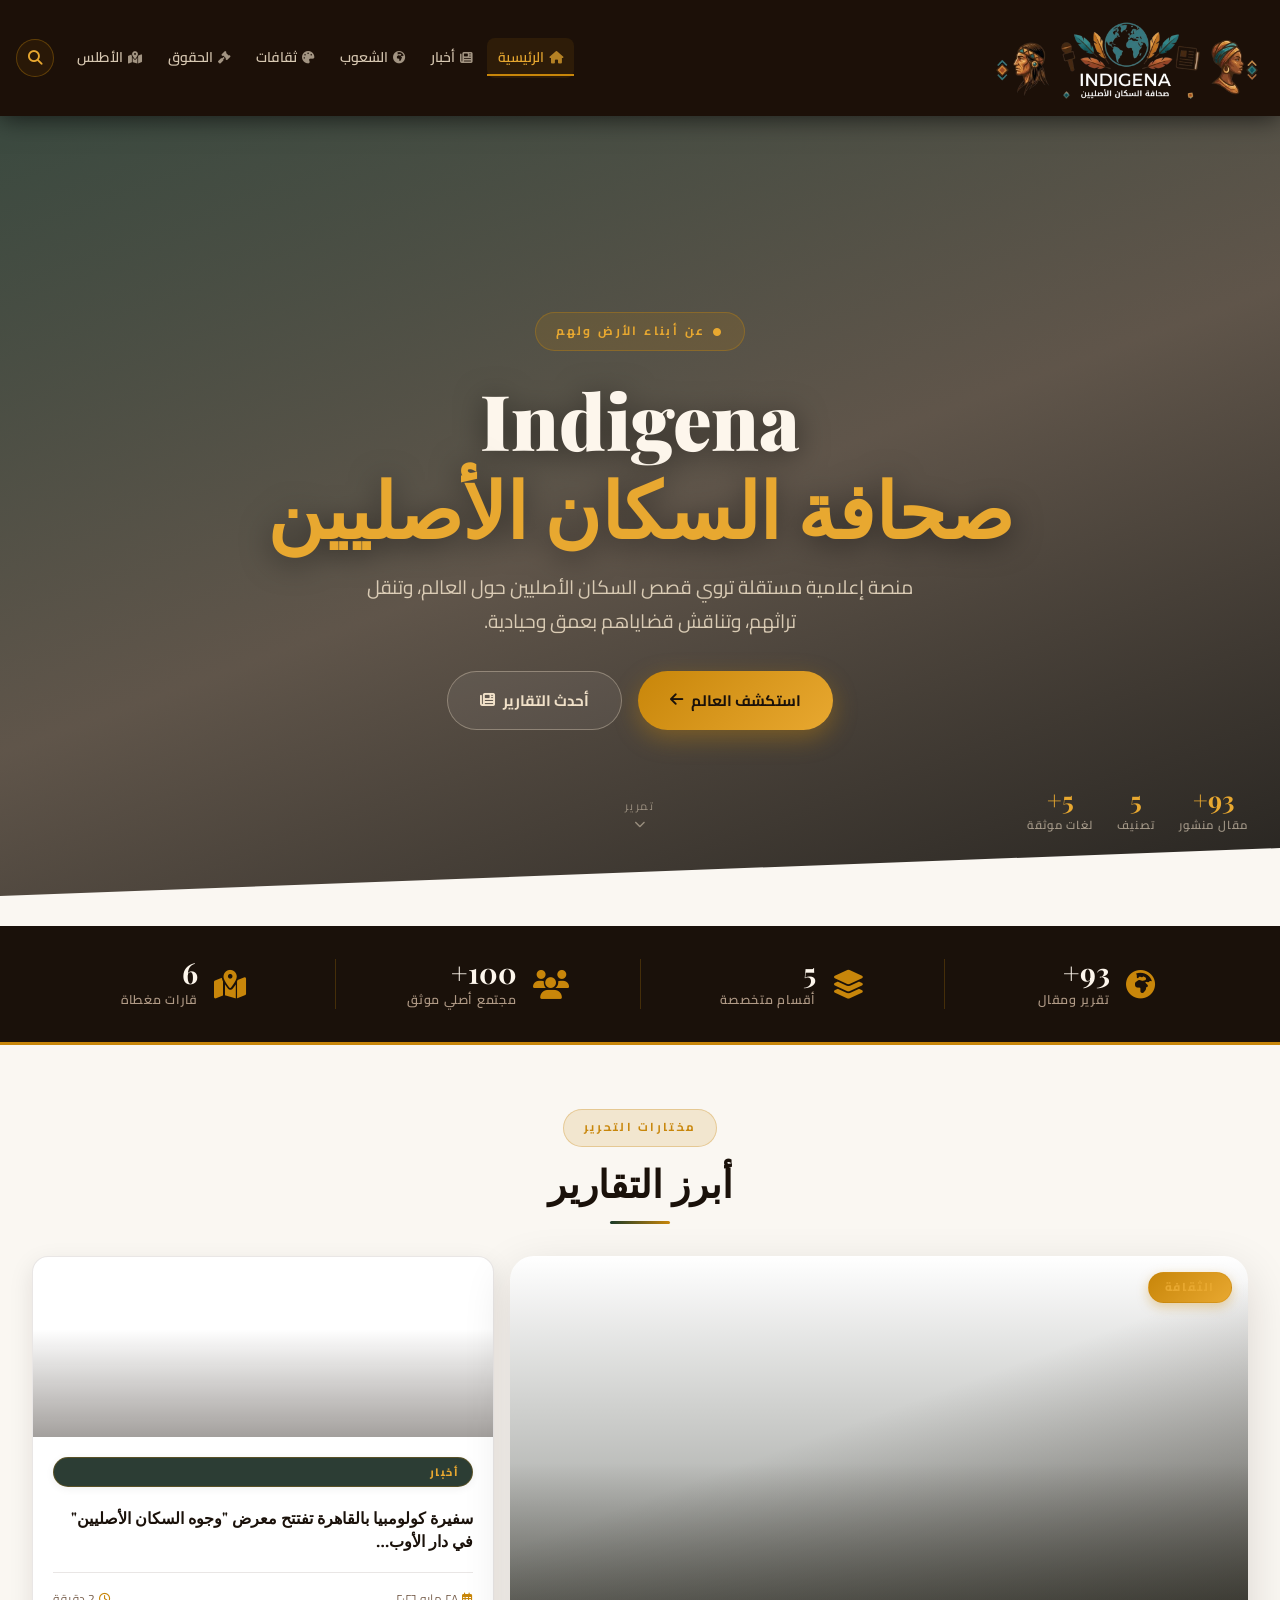
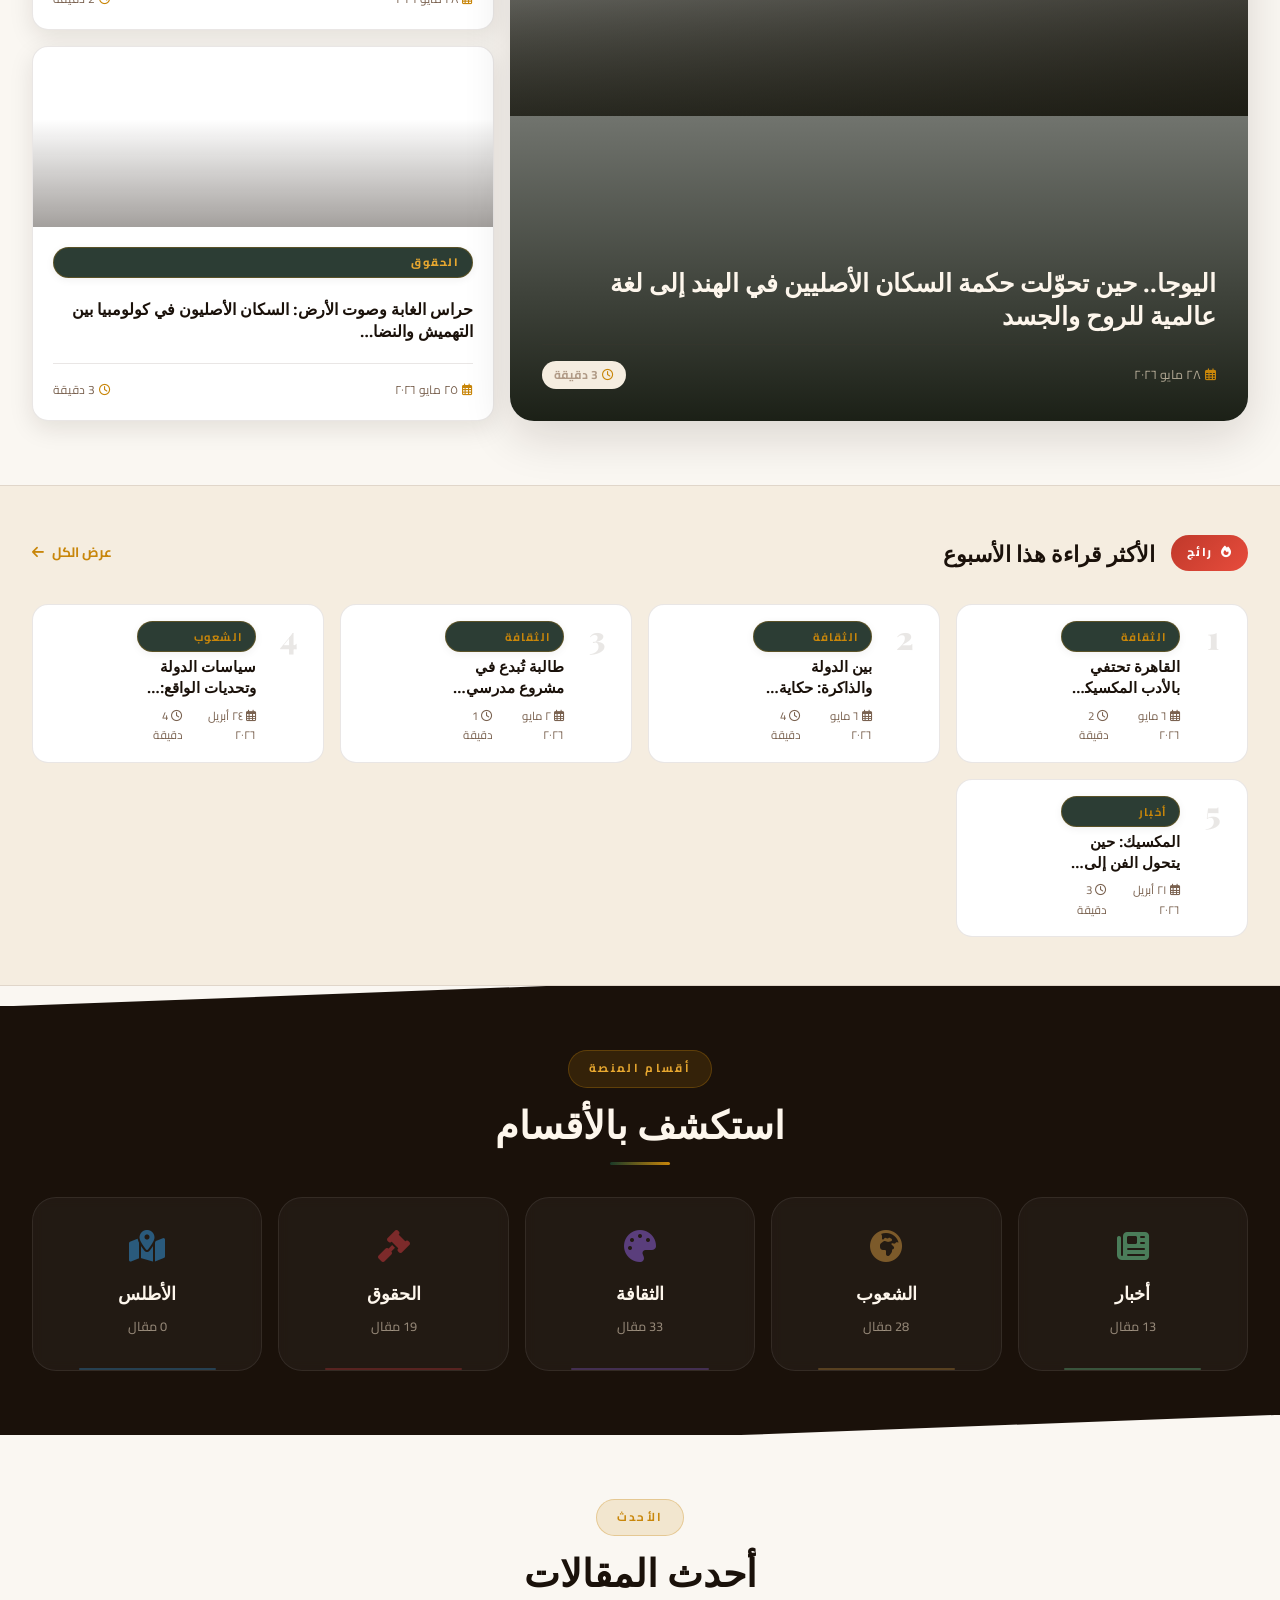
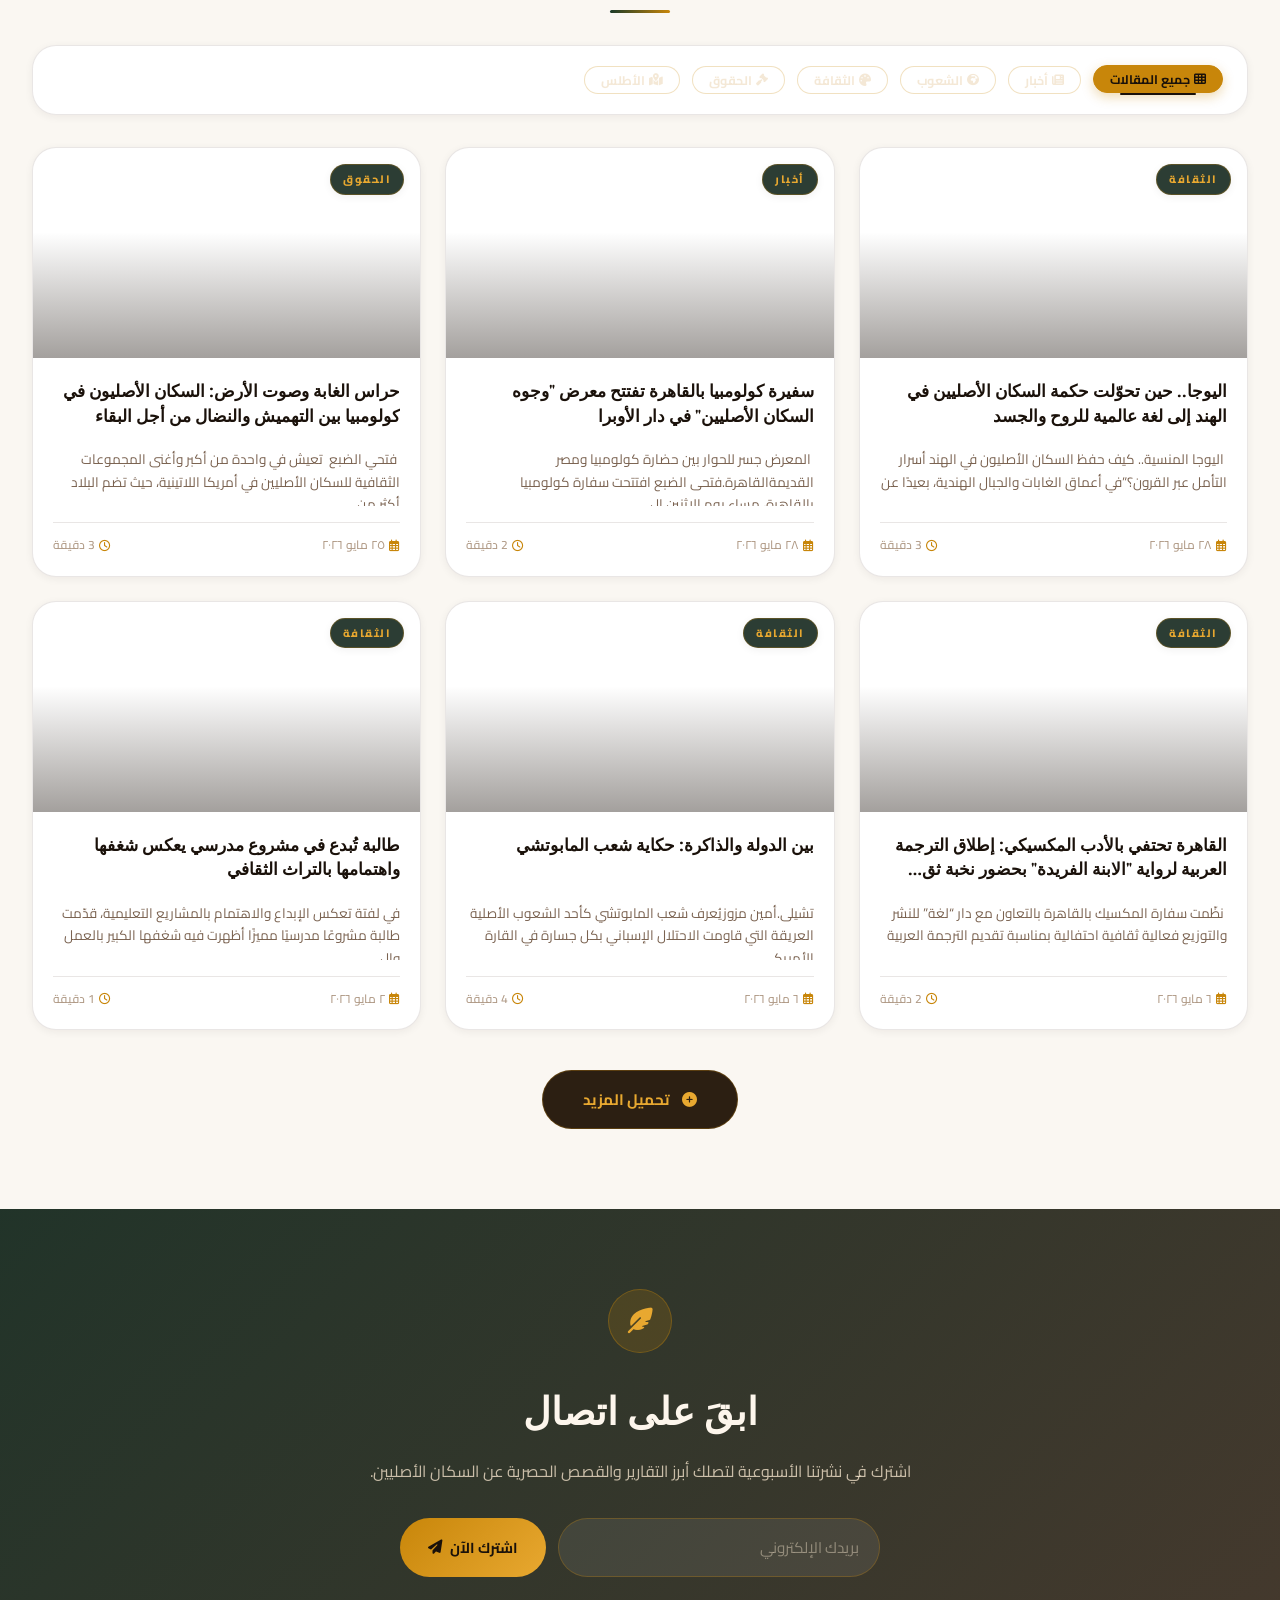
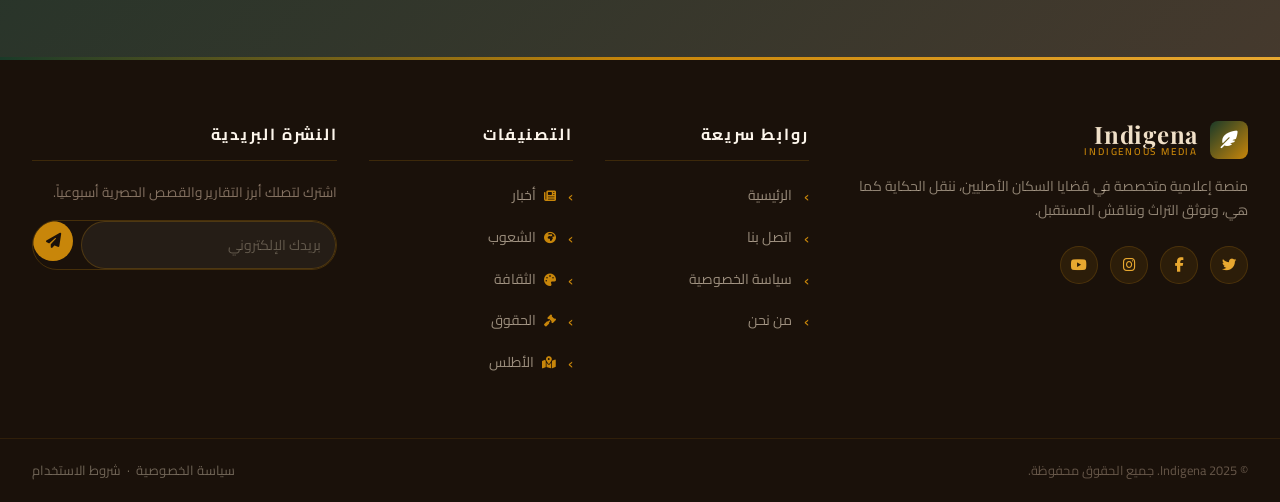
==== commit 816babef: "Update index.html" ====
--- a/index.html
+++ b/index.html
@@ -84,15 +84,15 @@
     <div class="hero-content">
       <div class="hero-eyebrow">
         <i class="fas fa-circle" style="font-size:0.5rem"></i>
-        صحافة السكان الأصليين
+        عن أبناء الأرض ولهم
       </div>
       <h1 class="hero-title">
-        أصوات لا تُروى<br>
-        <em>حكايات لا تُنسى</em>
+        Indigena<br>
+        <em>صحافة السكان الأصليين</em>
       </h1>
       <p class="hero-subtitle">
         منصة إعلامية مستقلة تروي قصص السكان الأصليين حول العالم،
-        وتنقل تراثهم، وتناقش قضاياهم بعمق واحترافية.
+        وتنقل تراثهم، وتناقش قضاياهم بعمق وحيادية.
       </p>
       <div class="hero-buttons">
         <button class="hero-btn primary" id="exploreBtn">
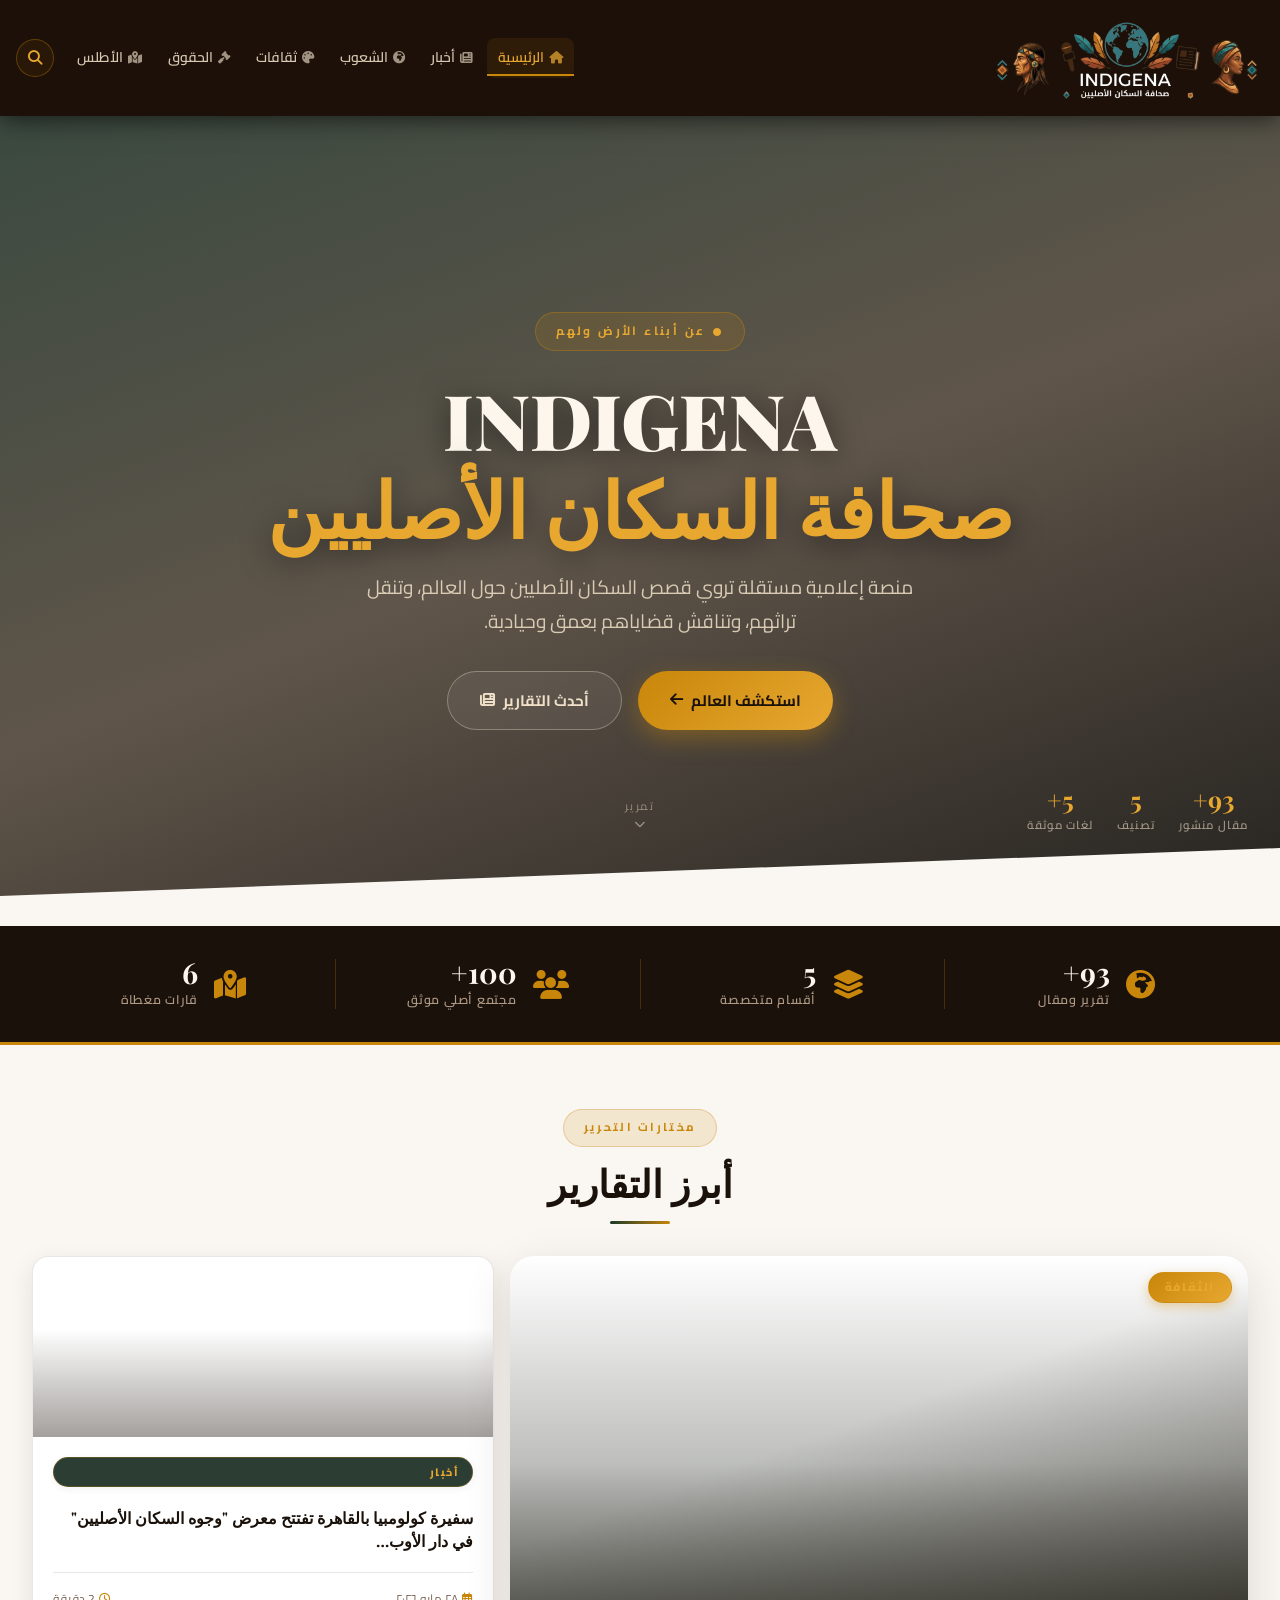
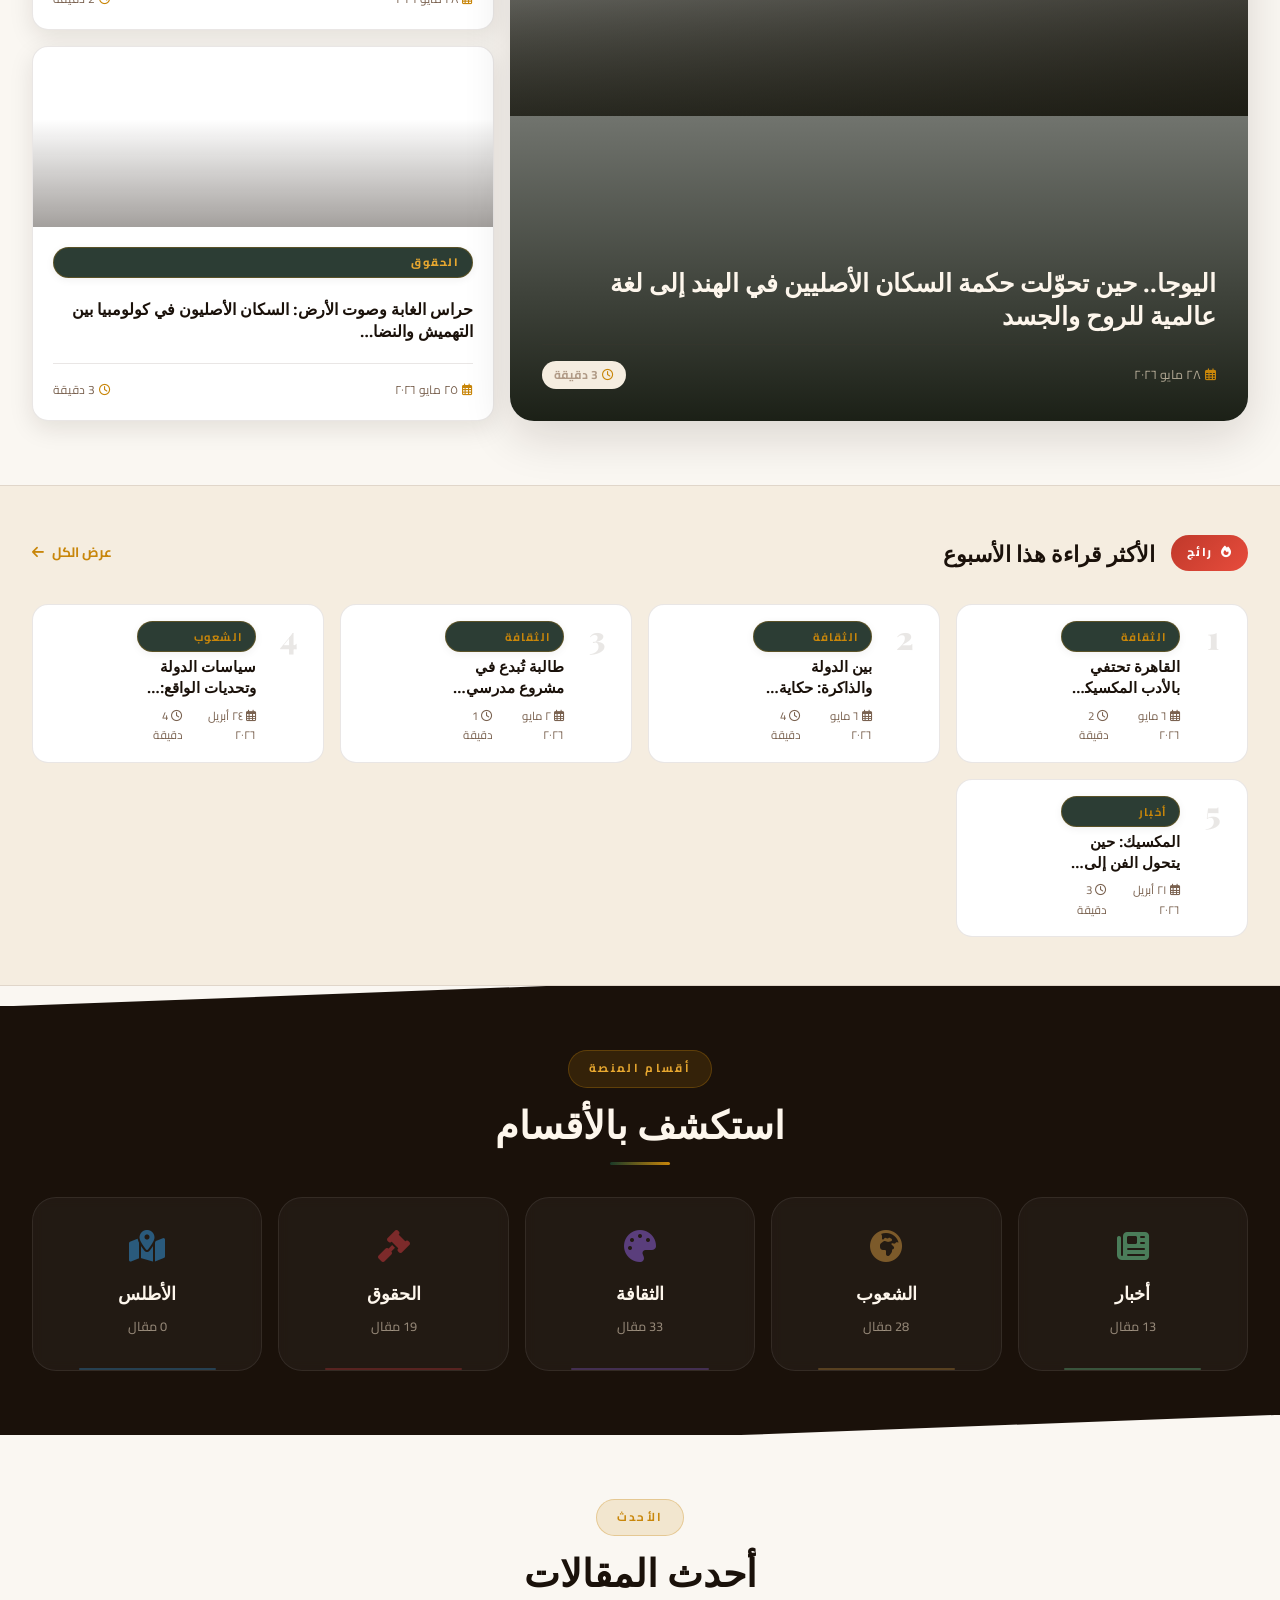
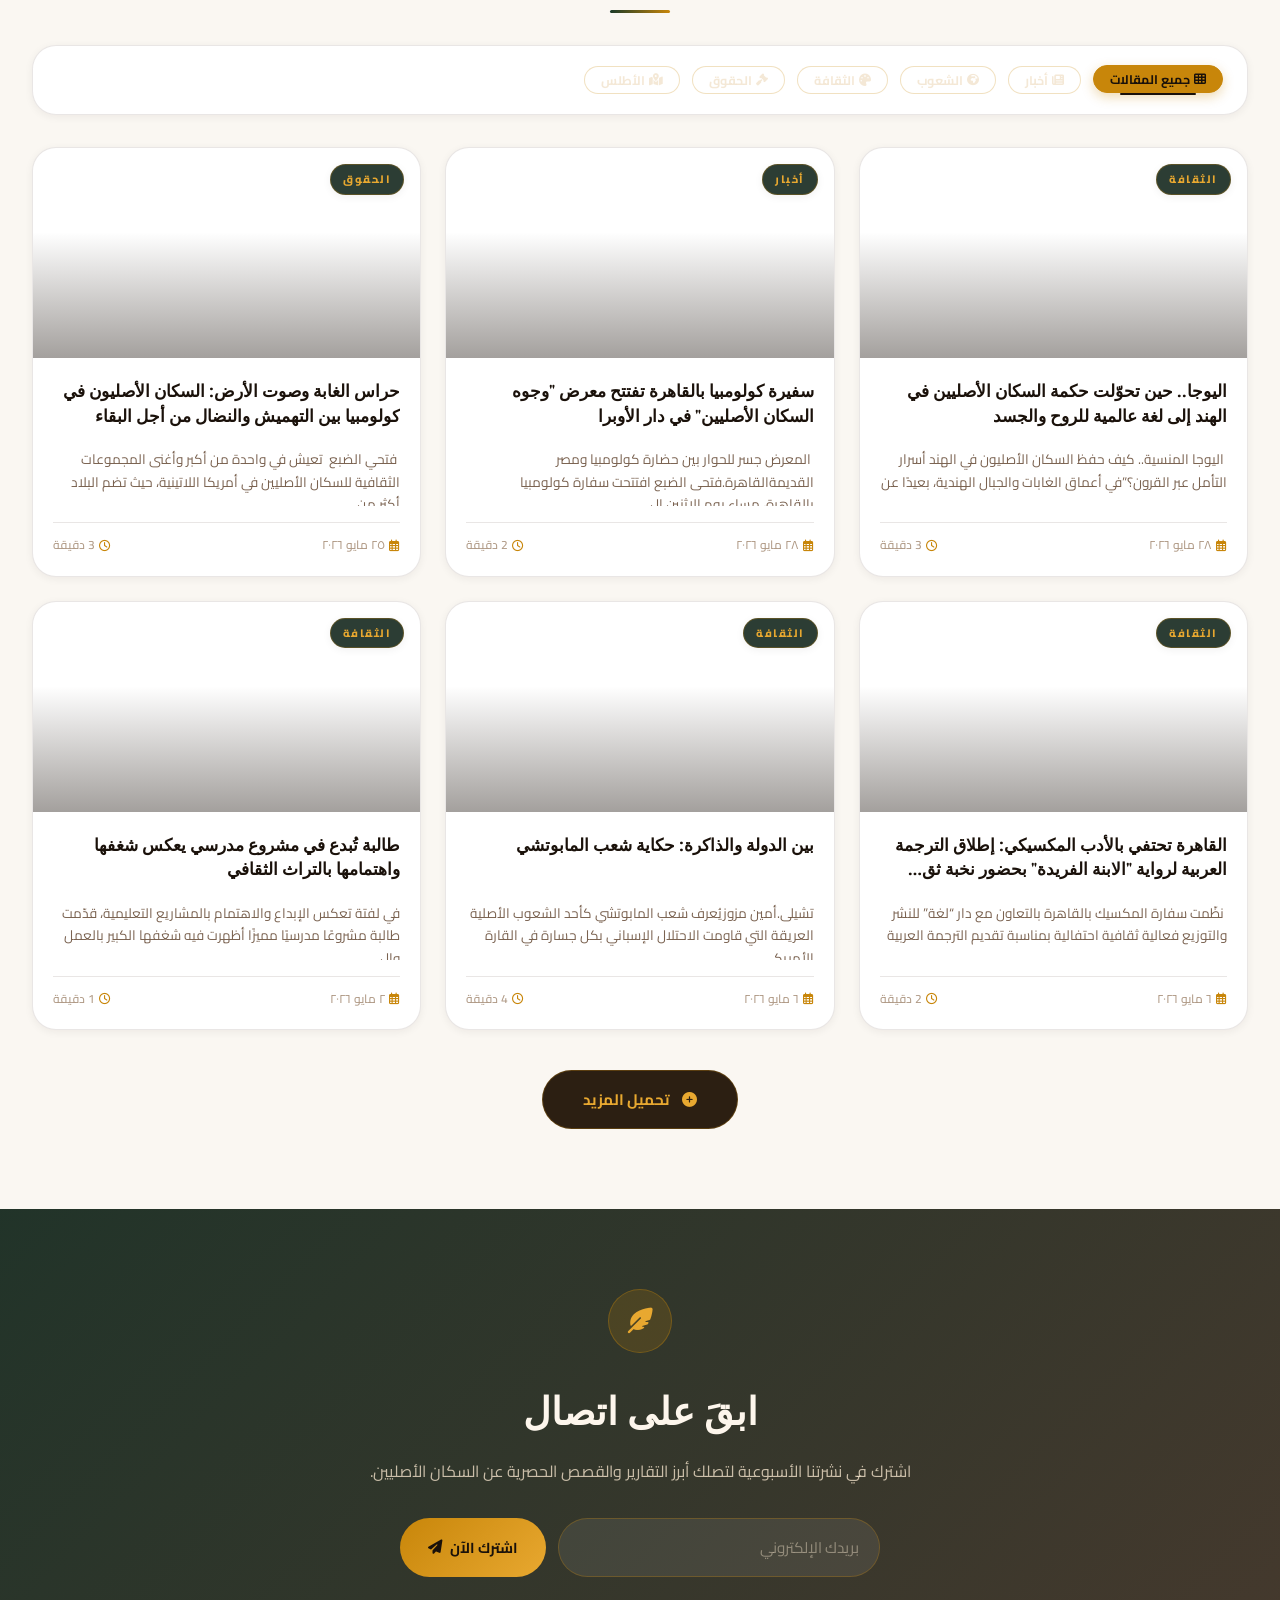
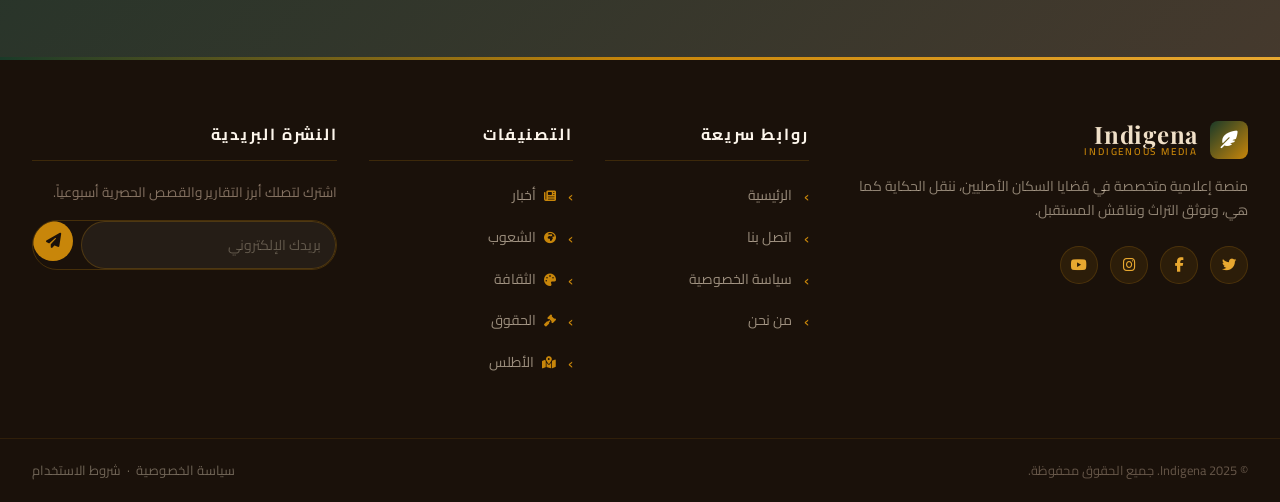
==== commit 34c8ce05: "Change 'Indigena' to 'INDIGENA' in header" ====
--- a/index.html
+++ b/index.html
@@ -87,7 +87,7 @@
         عن أبناء الأرض ولهم
       </div>
       <h1 class="hero-title">
-        Indigena<br>
+        INDIGENA<br>
         <em>صحافة السكان الأصليين</em>
       </h1>
       <p class="hero-subtitle">
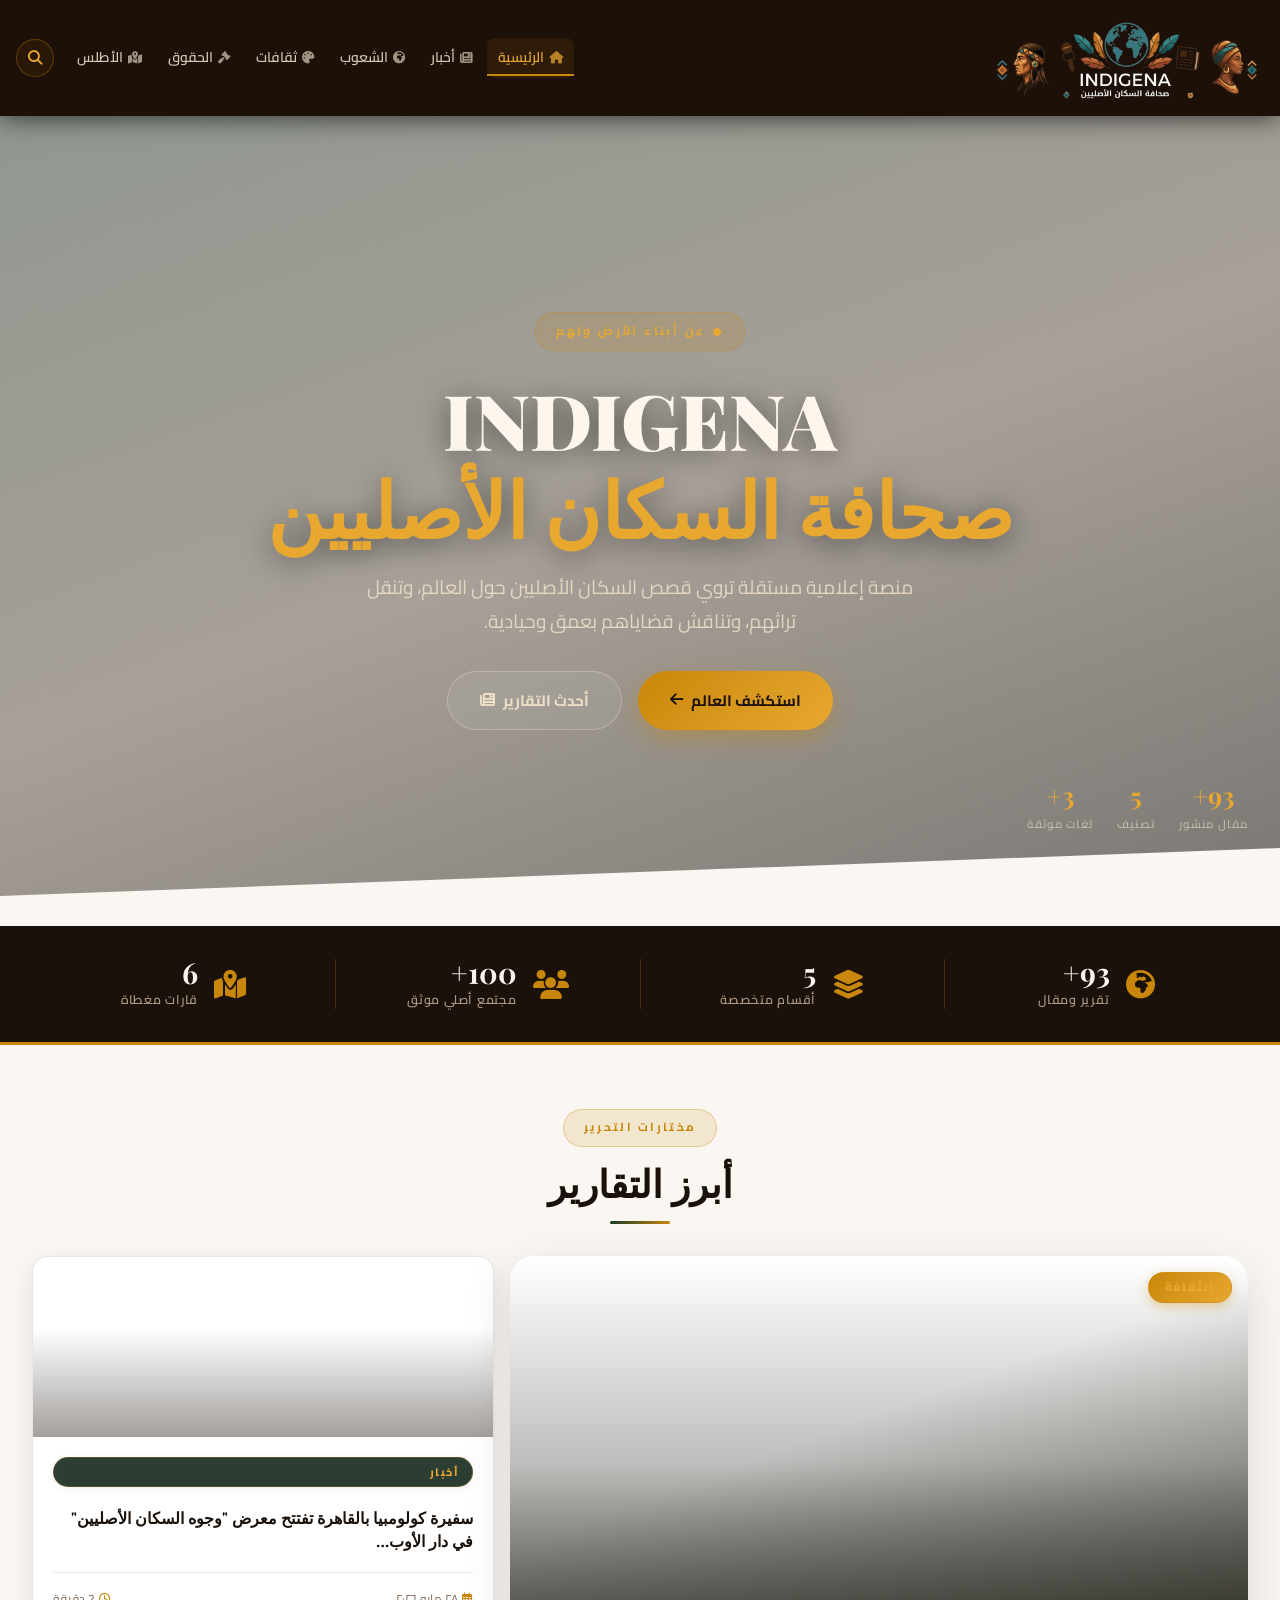
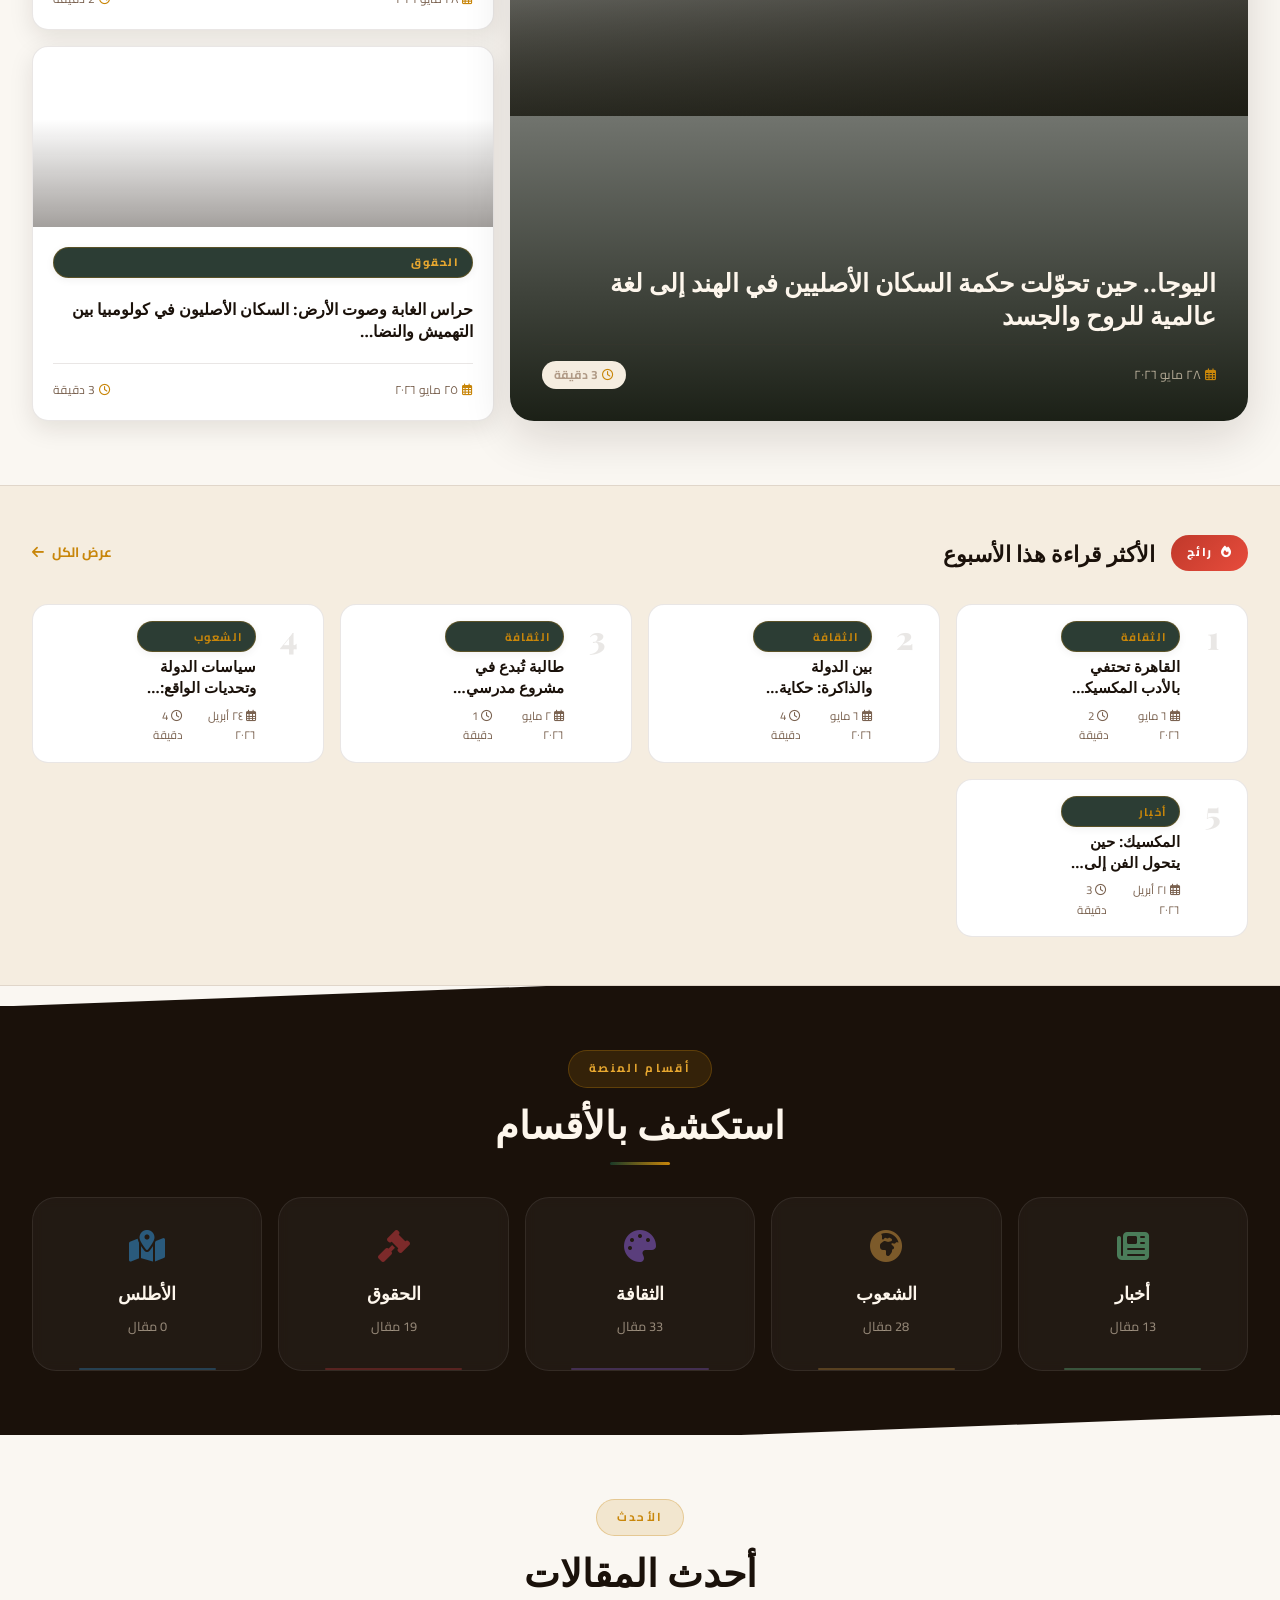
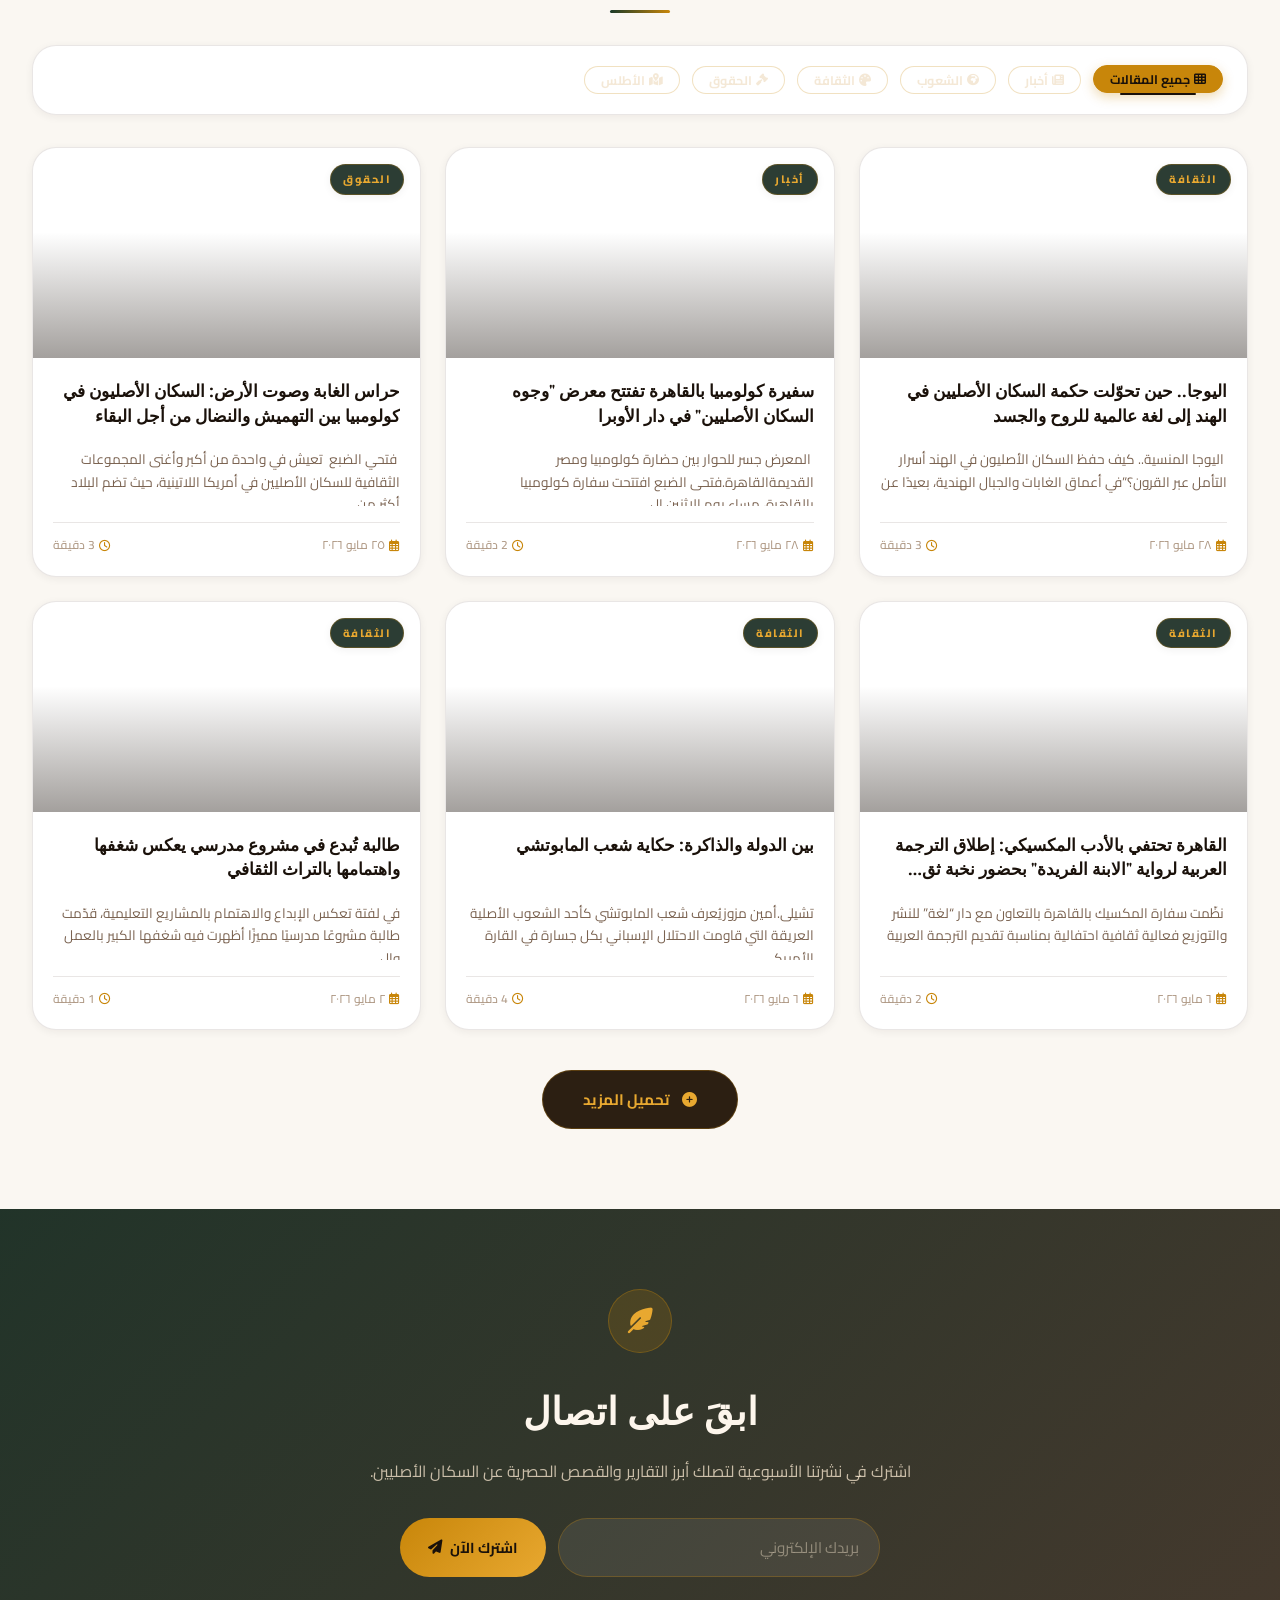
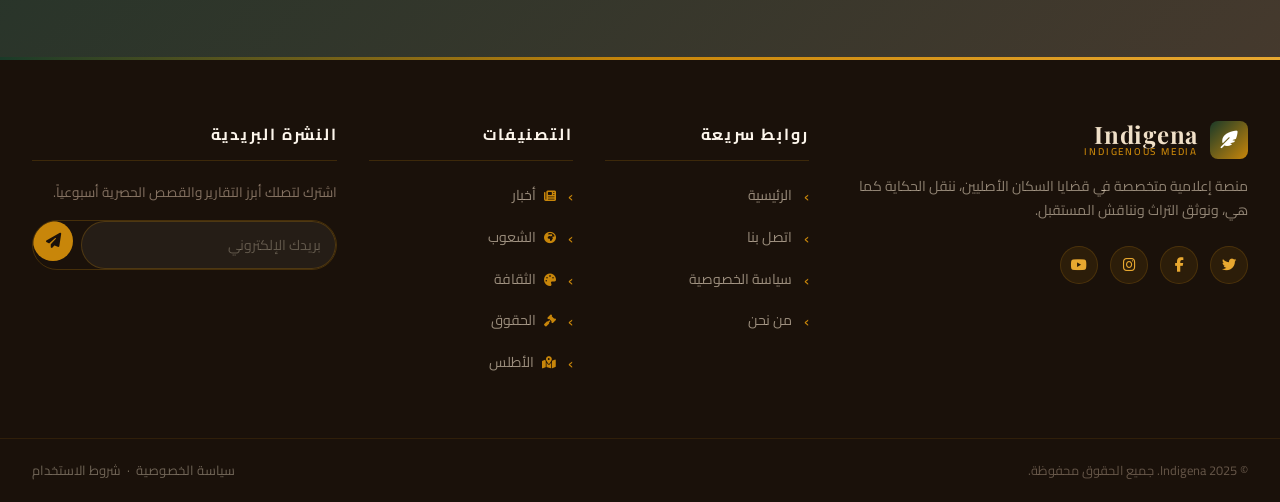
==== commit 26c836c9: "Update index.html" ====
--- a/index.html
+++ b/index.html
@@ -114,7 +114,7 @@
         <span class="lbl">تصنيف</span>
       </div>
       <div class="hero-stat">
-        <span class="num">5+</span>
+        <span class="num">3+</span>
         <span class="lbl">لغات موثقة</span>
       </div>
     </div>
--- a/style.css
+++ b/style.css
@@ -440,8 +440,9 @@
 .hero-bg {
   position: absolute;
   inset: 0;
+  /* تم تخفيف الفلتر: تقليل العتامة (opacity) في التدرج اللوني */
   background:
-    linear-gradient(160deg, rgba(15, 35, 24, 0.82) 0%, rgba(44, 31, 18, 0.75) 50%, rgba(10, 8, 5, 0.90) 100%),
+    linear-gradient(160deg, rgba(15, 35, 24, 0.45) 0%, rgba(44, 31, 18, 0.4) 50%, rgba(10, 8, 5, 0.55) 100%),
     url('https://images.unsplash.com/photo-1542601906990-b4d3fb778b09?w=1800&q=80') center/cover no-repeat;
   transform: scale(1.04);
   animation: heroZoom 14s ease-in-out infinite alternate;
@@ -575,55 +576,19 @@
   transform: translateY(-3px);
 }
 
+/* حذف زر التمرير المتحرك (hero-scroll-indicator) */
 .hero-scroll-indicator {
-  position: absolute;
-  bottom: 96px;
-  left: 50%;
-  transform: translateX(-50%);
-  z-index: 3;
-  color: rgba(240, 224, 200, 0.5);
-  display: flex;
-  flex-direction: column;
-  align-items: center;
-  gap: var(--sp-1);
-  font-size: 0.7rem;
-  letter-spacing: 0.15em;
-  text-transform: uppercase;
-  animation: scrollBounce 2.5s ease-in-out infinite;
-}
-@keyframes scrollBounce {
-  0%,100% { transform: translateX(-50%) translateY(0); opacity: 0.5; }
-  50%      { transform: translateX(-50%) translateY(8px); opacity: 0.9; }
-}
-
-/* Hero Stats Bar */
+  display: none;
+}
+
+/* حذف جدول الإحصائيات (hero-stats) */
 .hero-stats {
-  position: absolute;
-  bottom: 90px;
-  right: var(--sp-8);
-  z-index: 3;
-  display: flex;
-  gap: var(--sp-6);
-  animation: heroFadeUp 1s 0.8s var(--ease-smooth) both;
-}
-.hero-stat {
-  text-align: center;
-}
-.hero-stat .num {
-  display: block;
-  font-family: var(--font-display);
-  font-size: 1.6rem;
-  font-weight: 700;
-  color: var(--clr-gold-light);
-  line-height: 1;
-}
-.hero-stat .lbl {
-  display: block;
-  font-size: 0.65rem;
-  color: rgba(240, 224, 200, 0.6);
-  letter-spacing: 0.1em;
-  text-transform: uppercase;
-  margin-top: var(--sp-1);
+  display: none;
+}
+
+/* Hero Stats Bar (مخفي) */
+.hero-stats {
+  display: none;
 }
 
 /* ===== SECTION HEADERS ===== */
@@ -3030,4 +2995,3 @@
   margin: 0 auto;
   padding: 0 var(--sp-8);
 }
-
